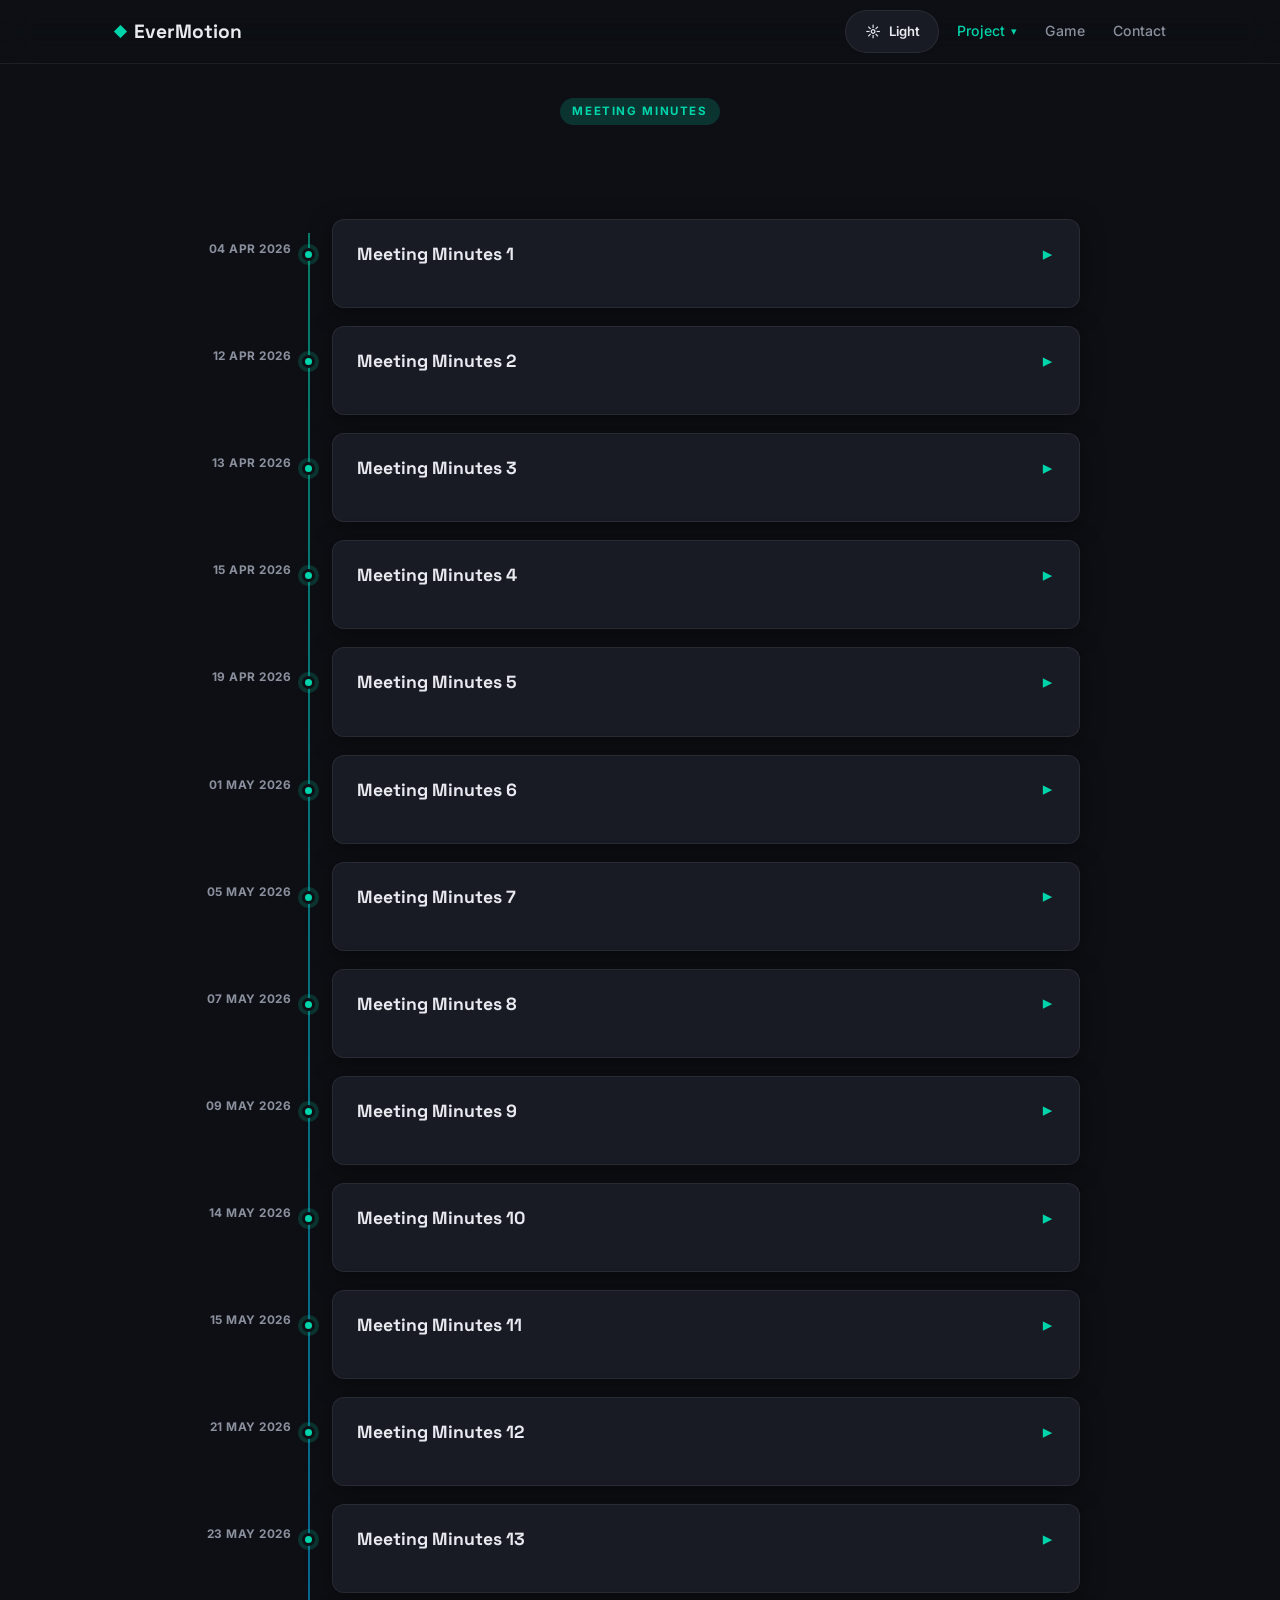
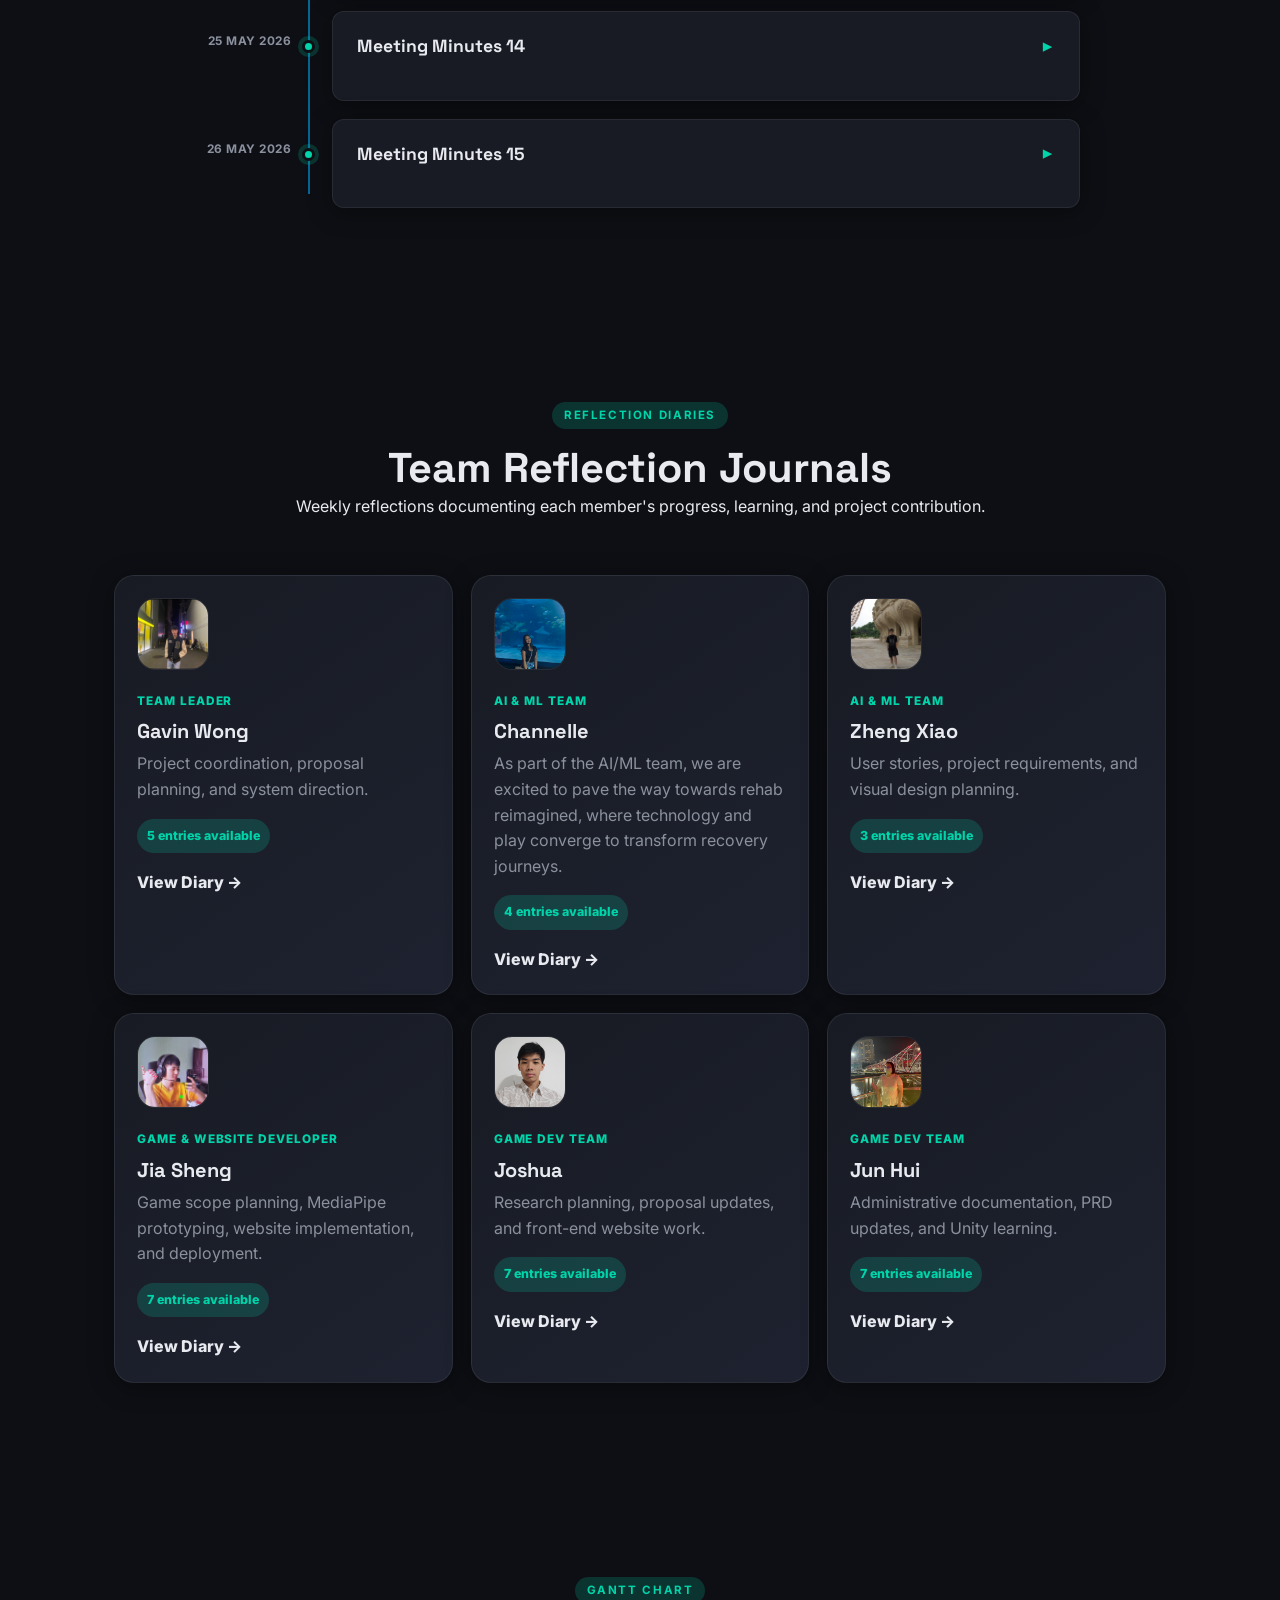
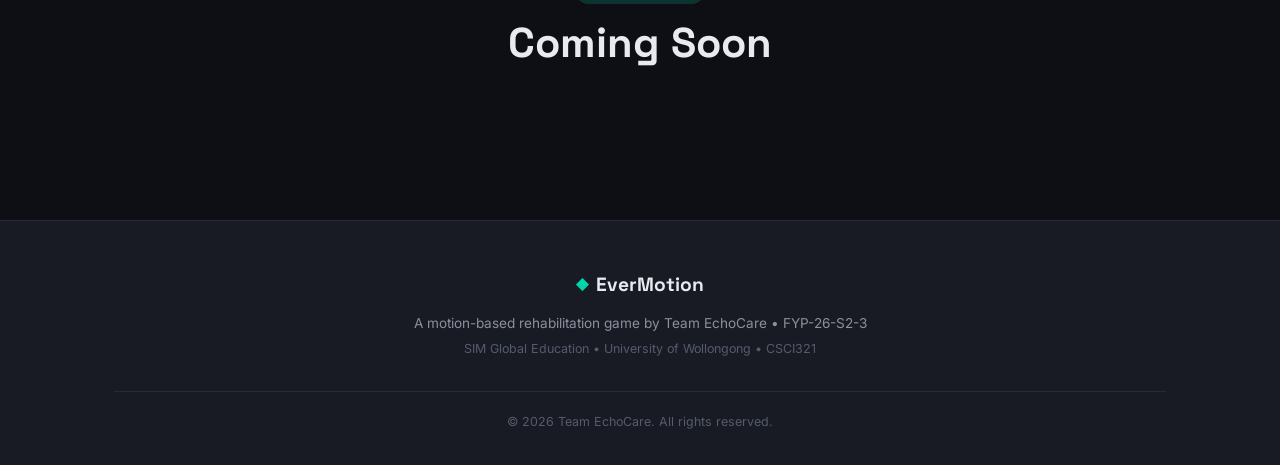
==== FYP-ProjectWebsite/document.html @ c67f68ba "doc: update meeting minutes 15 and team members reflective diaries" ====
<!DOCTYPE html>
<html lang="en">
<head>
  <meta charset="UTF-8" />
  <meta name="viewport" content="width=device-width, initial-scale=1.0" />
  <title>EverMotion – Rehabilitation Through Motion & Play</title>
  <link rel="stylesheet" href="css/styles.css" />
  <link rel="preconnect" href="https://fonts.googleapis.com" />
  <link rel="preconnect" href="https://fonts.gstatic.com" crossorigin />
  <link href="https://fonts.googleapis.com/css2?family=Inter:wght@300;400;500;600;700;800&family=Space+Grotesk:wght@400;500;600;700&display=swap" rel="stylesheet" />
</head>
<body>

  <!-- ===== NAVBAR ===== -->
  <nav class="navbar" id="navbar">
    <div class="nav-container">
      <a href="index.html" class="nav-logo">
        <span class="logo-icon">&#9670;</span>
        EverMotion
      </a>
      <div class="nav-actions">
        <button class="theme-toggle" id="themeToggle" type="button" aria-label="Switch to light theme">
          <span class="theme-toggle-icon" aria-hidden="true">&#9788;</span>
          <span class="theme-toggle-label">Light</span>
        </button>
        <button class="nav-toggle" id="navToggle" aria-label="Toggle navigation">
          <span></span><span></span><span></span>
        </button>
        <ul class="nav-links" id="navLinks">
          <li class="mega-item">
            <button class="mega-trigger" type="button" aria-haspopup="true" aria-expanded="false">
              Project <span class="mega-caret" aria-hidden="true">&#9662;</span>
            </button>
            <div class="mega-menu" role="menu" aria-label="Project navigation">
              <a href="index.html#about" role="menuitem">About</a>
              <a href="index.html#features" role="menuitem">Features</a>
              <a href="index.html#tech" role="menuitem">Tech Stack</a>
              <a href="index.html#progress" role="menuitem">Progress</a>
              <a href="#meetingMin" role="menuitem">Meeting Minutes</a>
              <a href="#reflectDiaries" role="menuitem">Reflection Diaries</a>
              <a href="#gantt" role="menuitem">Gantt Chart</a>
              <a href="index.html#team" role="menuitem">Team</a>
            </div>
          </li>
          <li><a class="nav-link" href="index.html#games">Game</a></li>
          <li><a class="nav-link" href="index.html#contact">Contact</a></li>
        </ul>
      </div>
    </div>
  </nav>
  <!-- ===== Meeting Minutes ===== -->
   <section class="section" id="meetingMin">
    <div class="container">
        <div class="section-header">
            <span class="section-tag">Meeting Minutes</span>
        </div>
        <div class="panel-content" id="meetingMinContent">
            <div class="nav-actions">
            </div>
        <!-- ===== Add meeting mintues content here -->
         <div class="meeting-content">
            <div class="session">
                <h3>Meeting Minutes 1<button class="session-toggle collapsed" data-target="session1-content">▼</button></h3>
                <div class="session-content collapsed" id="session1-content">
                    <b>Date: </b>04 April 2026<br>
                    <b>Attendees: </b>Gavin, Joshua, Channelle, Jia Sheng, Zheng Xiao, Jun Hui<br>
                    <b>Meeting Objectives:</b>
                    <p>1. Introduction of team members</p>
                    <p>2. Assigning of responsibility </p>
                    <p>3. Discuss on the next tasks to do</p>
                    <b>Action Items:</b>
                    <p>1. Do further research about healthcare sectors about the games or machine learning</p>
                    <b>Date and time of next meeting: </b>12 April 2026
            </div>
          </div>
            <div class="session">
                <h3>Meeting Minutes 2<button class="session-toggle collapsed" data-target="session2-content">▼</button></h3>
                <div class="session-content collapsed" id="session2-content">
                    <b>Date: </b>12 April 2026<br>
                    <b>Attendees: </b>Gavin, Channelle, Jia Sheng, Zheng Xiao, Jun Hui, Joshua<br>
              <b>Meeting Objectives: </b>
              <ul>
                <p>Brainstorm mini games for the project</p>
                <p>2. Create of online group channel </p>
                <p>3. Confirmation of the direction after meeting with supervisor </p>
              <b>Agenda: </b>
                <p>1. Decide on the mini-game</p>
                <b>Action Items: </b>
                <p>1. Create Taiga</p>
                <p>2. Submit proposal plan to supervisor by 18/04/2026</p>
                    <b>Date and time of next meeting: </b> 13 April 2026
            </div>
          </div>
            <div class="session">
                <h3>Meeting Minutes 3<button class="session-toggle collapsed" data-target="session3-content">▼</button></h3>
                <div class="session-content collapsed" id="session3-content">
                    <b>Date: </b>13 April 2026<br>
                    <b>Attendees: </b>Gavin, Joshua, Channelle, Jia Sheng, Zheng Xiao, Jun Hui<br>
              <b>Meeting Objectives: </b>
              <ul>
                <p>Brainstorm mini games for the project</p>
              <b>Agenda: </b>
                <p>1. Introduction of team members</p>
                <p>2. Assigning of responsibility </p>
                <p>3. Discuss on the next tasks to do</p>
                <b>Action Items: </b>
                <p>1. Work Allocation - AI & Game </p>
                <p>2. Project Proposal</p>
                <p>3. Project Website</p>
                <b>Date and time of next meeting: </b> 15 April 2026
            </div>
          </div>
            <div class="session">
                <h3>Meeting Minutes 4<button class="session-toggle collapsed" data-target="session4-content">▼</button></h3>
                <div class="session-content collapsed" id="session4-content">
                    <b>Date: </b>15 April 2026<br>
                    <b>Attendees: </b>Gavin, Joshua, Channelle, Jia Sheng, Zheng Xiao, Jun Hui<br>
              <b>Meeting Objectives: </b>
              <ul>
                <p>Settle week3 deliverables</p>
              <b>Agenda: </b>
                <p>1. Discuss about the deliverables to submit for week 3</p>
                <p>2. Begin on the project proposal</p>
                <b>Action Items: </b>
                <p>Project webiste</p>
                <p>2. Project Proposal</p>
                <b>Date and time of next meeting: </b> 19 April 2026
            </div>
          </div>
            <div class="session">
                <h3>Meeting Minutes 5<button class="session-toggle collapsed" data-target="session5-content">▼</button></h3>
                <div class="session-content collapsed" id="session5-content">
                    <b>Date: </b>19 April 2026<br>
                    <b>Attendees: </b>Gavin, Joshua, Jia Sheng, Zheng Xiao, Jun Hui<br>
              <b>Meeting Objectives: </b>
              <ul>
                <p>1. Brainstorm 12 games for the game</p>
                <b>Agenda:</b>
                <p>-NIL-</p>
                <b>Action Items: </b>
                <p>1. Work Allocation - AI & Game </p>
                <p>2. Project Proposal</p>
                <p>3. Project Website</p>
                <b>Date and time of next meeting: </b> 1 May 2026
            </div>
          </div>
            <div class="session">
                <h3>Meeting Minutes 6<button class="session-toggle collapsed" data-target="session6-content">▼</button></h3>
                <div class="session-content collapsed" id="session6-content">
                    <b>Date: </b>1 May 2026<br>
                    <b>Attendees: </b>Gavin, Channelle, Joshua, Jia Sheng, Zheng Xiao, Jun Hui<br>
              <b>Meeting Objectives: </b>
                <p>1. Brief about documentation & game</p>
                <p>2. Project website requirements update, such as add the placeholders for both game trailer and project marketing video</p>
                <b>Agenda: </b>
                <p>1. Documentation</p>
                <p>2. Use PRD template from Moodle</p>
                <b>Action Items: </b>
                <p>1. Project Website</p>
                <p>2. PRD</p>
                <b>Date and time of next meeting: </b> 5 May 2026
            </div>
          </div>
            <div class="session">
                <h3>Meeting Minutes 7<button class="session-toggle collapsed" data-target="session7-content">▼</button></h3>
                <div class="session-content collapsed" id="session7-content">
                    <b>Date: </b>5 May 2026<br>
                    <b>Attendees: </b>Gavin, Channelle, Joshua, Jia Sheng, Jun Hui<br>
              <b>Meeting Objectives: </b>
                <p>1. Create user stories & diagrams</p>
                <b>Agenda: </b>
                <p>1. Finalized user stories</p>
                <p>2. Low-fi wireframe for the game</p>
                <b>Action Items: </b>
                <p>1. Complete user description & diagrams </p>
                <p>2. Update reflective diary format </p>
                <b>Date and time of next meeting: </b> 7 May 2026
            </div>
          </div>    
            <div class="session">
                <h3>Meeting Minutes 8<button class="session-toggle collapsed" data-target="session8-content">▼</button></h3>
                <div class="session-content collapsed" id="session8-content">
                    <b>Date: </b>7 May 2026<br>
                    <b>Attendees: </b>Gavin, Channelle, Jia Sheng, Joshua, Jun Hui<br>
              <b>Meeting Objectives: </b>
                <p>1. Continue on deliverable for 9 May submission</p>
                <b>Agenda: </b>
                <p>1. Discuss on the flow for the game</p>
                <p>2. Work on the user descriptions</p>
                <p>3. Work on remaining deliverable for project requirement</p>
                <b>Action Items: </b>
                <p>1. Work on the project requirement requirements </p>
                <b>Date and time of next meeting: </b> 9 May 2026
            </div>
          </div>
              <div class="session">
                <h3>Meeting Minutes 9<button class="session-toggle collapsed" data-target="session9-content">▼</button></h3>
                <div class="session-content collapsed" id="session9-content">
                    <b>Date: </b>9 May 2026<br>
                    <b>Attendees: </b>Gavin, Channelle, Joshua, Jia Sheng, Jun Hui<br>
              <b>Meeting Objectives: </b>
                <p>1. Finalized PRD for submission</p>
                <b>Agenda: </b>
                <p>1. Refine PRD for submission</p>
                <b>Action Items: </b>
                <p>1. User Requirement Specification (URS) </p>
                <b>Date and time of next meeting: </b> 14 May 2026
            </div>
          </div>    
              <div class="session">
                <h3>Meeting Minutes 10<button class="session-toggle collapsed" data-target="session10-content">▼</button></h3>
                <div class="session-content collapsed" id="session10-content">
                    <b>Date: </b>14 May 2026<br>
                    <b>Attendees: </b>Gavin, Channelle, Joshua, Jia Sheng, Zheng Xiao, Jun Hui<br>
              <b>Meeting Objectives: </b>
                <p>1. Discuss for URS whether is there anything to update</p>
                <b>Agenda: </b>
                <p>1. Added a few more user stories </p>
                <p>2. Discuss and decide on the first few games to present for mid presentation</p>
                <b>Action Items: </b>
                <p>1. Familiarize with Unity </p>
                <p>2. Construct overall structure for TDM & User Manual  </p>
                <b>Date and time of next meeting: </b> 15 May 2026
            </div>
          </div>     
            <div class="session">
                <h3>Meeting Minutes 11<button class="session-toggle collapsed" data-target="session11-content">▼</button></h3>
                <div class="session-content collapsed" id="session11-content">
                    <b>Date: </b>15 May 2026<br>
                    <b>Attendees: </b>Gavin, Channelle, Joshua, Jia Sheng, Zheng Xiao, Jun Hui<br>
              <b>Meeting Objectives: </b>
                <p>Do user requirement specification (URS)</p>
                <b>Agenda: </b>
                <p>1. Learn Unity</p>
                <p>2. Set up Unity cloud</p>
                <p>3. Update URS document</p>                
                <b>Action Items: </b>
                <p>-NIL- </p>
                <b>Date and time of next meeting: </b> 21 May 2026
            </div>
          </div> 
              <div class="session">
                <h3>Meeting Minutes 12<button class="session-toggle collapsed" data-target="session12-content">▼</button></h3>
                <div class="session-content collapsed" id="session12-content">
                    <b>Date: </b>21 May 2026<br>
                    <b>Attendees: </b>Gavin, Channelle, Joshua, Jia Sheng, Zheng Xiao, Jun Hui<br>
              <b>Meeting Objectives: </b>
                <p>Do diagrams for TDM</p>
                <b>Agenda: </b>
                <p>Do our games and discuss if faced any issues</p>
                <b>Action Items: </b>
                <p>1. Diagrams for TDM </p>
                <p>2. 6 games</p>
                <b>Date and time of next meeting: </b> 23 May 2026
            </div>
          </div> 
              <div class="session">
                <h3>Meeting Minutes 13<button class="session-toggle collapsed" data-target="session13-content">▼</button></h3>
                <div class="session-content collapsed" id="session13-content">
                    <b>Date: </b>23 May 2026<br>
                    <b>Attendees: </b>Gavin, Joshua, Jia Sheng, Jun Hui<br>
              <b>Meeting Objectives: </b>
                <p>Do diagrams for our user stories</p>
                <b>Agenda: </b>
                <p>1. Did a few sequence diagrams for our user stories</p>
                <p>2. Troubleshoot unity bugs for version control</p>
                <b>Action Items: </b>
                <p>1. Diagrams for TDM </p>
                <b>Date and time of next meeting: </b> 25 May 2026
            </div>
          </div>
              <div class="session">
                <h3>Meeting Minutes 14<button class="session-toggle collapsed" data-target="session14-content">&#9660;</button></h3>
                <div class="session-content collapsed" id="session14-content">
                    <b>Date: </b>25 May 2026<br>
                    <b>Attendees: </b>Gavin, Joshua, Jia Sheng, Jun Hui<br>
              <b>Meeting Objectives: </b>
                <p>1. Do diagrams for our user stories</p>
                <b>Agenda: </b>
                <p>1. Did sequence diagrams for user stories</p>
                <p>2. Did some sequence diagrams individually and discuss to check whether the flow is correct</p>
                <b>Action Items: </b>
                <p>1. Diagrams for TDM (User stories 22-24, 27-36)</p>
                <b>Date and time of next meeting: </b> 26 May 2026
                </div>
              </div>
              <div class="session">
                <h3>Meeting Minutes 15<button class="session-toggle collapsed" data-target="session15-content">&#9660;</button></h3>
                <div class="session-content collapsed" id="session15-content">
                    <b>Date: </b>26 May 2026<br>
                    <b>Attendees: </b>Gavin, Jia Sheng, Joshua, Zheng Xiao, Jun Hui<br>
              <b>Meeting Objectives: </b>
                <p>1. Do 5 games and discuss if required</p>
                <p>2. Do the diagrams for TDM</p>
                <b>Agenda: </b>
                <p>1. Review sequence diagrams done individually</p>
                <p>2. Import background &amp; UI into Unity</p>
                <p>3. Did activity diagrams</p>
                <b>Action Items: </b>
                <p>1. TDM - Overall system</p>
                <p>2. Submit URS &amp; TDM</p>
                <b>Date and time of next meeting: </b> 7 June 2026
                </div>
              </div>
    </section>
    <!-- Reflective Diaries -->
   <section class="section" id="reflectDiaries">
    <div class="container">
        <div class="section-header">
            <span class ="section-tag">Reflection Diaries</span>
            <h2>Team Reflection Journals</h2>
            <p>Weekly reflections documenting each member's progress, learning, and project contribution.</p>
        </div>
        <div class="diary-directory-grid">
            <article class="diary-directory-card">
                <img src="assets/team/Gavin.jpg" alt="Gavin Wong" class="diary-directory-photo">
                <div>
                    <span class="diary-directory-role">Team Leader</span>
                    <h3>Gavin Wong</h3>
                    <p>Project coordination, proposal planning, and system direction.</p>
                </div>
                <span class="diary-entry-count">5 entries available</span>
                <a href="diary/GavinDiary.html" class="diary-directory-link">View Diary &rarr;</a>
            </article>

            <article class="diary-directory-card">
                <img src="assets/team/Channelle.jpg" alt="Casis Channelle Alexis Alejandro" class="diary-directory-photo">
                <div>
                    <span class="diary-directory-role">AI &amp; ML Team</span>
                    <h3>Channelle</h3>
                    <p>As part of the AI/ML team, we are excited to pave the way towards rehab reimagined, where technology and play converge to transform recovery journeys.</p>
                </div>
                <span class="diary-entry-count">4 entries available</span>
                <a href="diary/ccDiary.html" class="diary-directory-link">View Diary &rarr;</a>
            </article>

            <article class="diary-directory-card">
                <img src="assets/team/ZhengXiao.jpg" alt="Li Zheng Xiao" class="diary-directory-photo">
                <div>
                    <span class="diary-directory-role">AI &amp; ML Team</span>
                    <h3>Zheng Xiao</h3>
                    <p>User stories, project requirements, and visual design planning.</p>
                </div>
                <span class="diary-entry-count">3 entries available</span>
                <a href="diary/ZXDiary.html" class="diary-directory-link">View Diary &rarr;</a>
            </article>

            <article class="diary-directory-card">
                <img src="assets/team/Jason.jpg" alt="Jia Sheng" class="diary-directory-photo">
                <div>
                    <span class="diary-directory-role">Game &amp; Website Developer</span>
                    <h3>Jia Sheng</h3>
                    <p>Game scope planning, MediaPipe prototyping, website implementation, and deployment.</p>
                </div>
                <span class="diary-entry-count">7 entries available</span>
                <a href="diary/jsDiary.html" class="diary-directory-link">View Diary &rarr;</a>
            </article>

            <article class="diary-directory-card">
                <img src="assets/team/Joshua.png" alt="Joshua Juan Budiman" class="diary-directory-photo">
                <div>
                    <span class="diary-directory-role">Game Dev Team</span>
                    <h3>Joshua</h3>
                    <p>Research planning, proposal updates, and front-end website work.</p>
                </div>
                <span class="diary-entry-count">7 entries available</span>
                <a href="diary/joshuaDiary.html" class="diary-directory-link">View Diary &rarr;</a>
            </article>

            <article class="diary-directory-card">
                <img src="assets/team/JunHui.jpg" alt="Jun Hui" class="diary-directory-photo">
                <div>
                    <span class="diary-directory-role">Game Dev Team</span>
                    <h3>Jun Hui</h3>
                    <p>Administrative documentation, PRD updates, and Unity learning.</p>
                </div>
                <span class="diary-entry-count">7 entries available</span>
                <a href="diary/JHDiary.html" class="diary-directory-link">View Diary &rarr;</a>
            </article>
        </div>
    </div>
   </section>
       <!-- Gantt Chart -->
   <section class="section" id="gantt">
    <div class="container">
        <div class="section-header">
            <span class ="section-tag">Gantt Chart</span>
        <h2>Coming Soon</h2>    
        </div>
   </section>
  <!-- ===== FOOTER ===== -->
  <footer class="footer">
    <div class="container">
      <div class="footer-top">
        <div class="footer-brand">
          <span class="logo-icon">&#9670;</span>
          <span>EverMotion</span>
        </div>
        <p>A motion-based rehabilitation game by Team EchoCare &bull; FYP-26-S2-3</p>
        <p class="footer-school">SIM Global Education &bull; University of Wollongong &bull; CSCI321</p>
      </div>
      <div class="footer-bottom">
        <p>&copy; 2026 Team EchoCare. All rights reserved.</p>
      </div>
    </div>
  </footer>
  <script src="js/main.js"></script>
</body>
</html>
---- FYP-ProjectWebsite/css/styles.css ----
/* ============================================================
   EverMotion Project Website – Styles
   ============================================================ */

/* ---------- Reset & Base ---------- */
*, *::before, *::after { box-sizing: border-box; margin: 0; padding: 0; }

:root {
  --bg:        #0d0f14;
  --bg-alt:    #111318;
  --surface:   #181b23;
  --surface2:  #1e2230;
  --border:    #ffffff12;
  --accent:    #00d4aa;
  --accent2:   #0af;
  --accent-dim:#00d4aa30;
  --text:      #e8eaf0;
  --text-muted:#8b909e;
  --text-dim:  #555b6d;
  --radius:    12px;
  --radius-lg: 20px;
  --shadow:    0 4px 24px #00000060;
  --nav-h:     64px;
  --transition: 0.25s ease;
  --nav-bg:    #0d0f14cc;
  --nav-bg-scrolled: #0d0f14f0;
  --hero-orb-3: #a855f7;
  --problem:   #ff6b6b;
  --optional:  #a855f7;
  --optional-dim: #a855f720;
  --optional-border: #a855f744;
  --leader:    #ffd166;
  --scrollbar-track: var(--surface2);
}

body[data-theme="light"] {
  --bg:        #f4f7fb;
  --bg-alt:    #eaf0f7;
  --surface:   #ffffff;
  --surface2:  #dfe7f2;
  --border:    #18314f1a;
  --accent:    #008e73;
  --accent2:   #1b74d1;
  --accent-dim:#008e7318;
  --text:      #132033;
  --text-muted:#4d617a;
  --text-dim:  #72839a;
  --shadow:    0 10px 30px rgba(22, 35, 56, 0.12);
  --nav-bg:    rgba(244, 247, 251, 0.88);
  --nav-bg-scrolled: rgba(244, 247, 251, 0.96);
  --hero-orb-3: #8b5cf6;
  --problem:   #dc4c64;
  --optional:  #7c3aed;
  --optional-dim: #7c3aed14;
  --optional-border: #7c3aed33;
  --leader:    #b7791f;
  --scrollbar-track: #ccd8e7;
}

html { scroll-behavior: smooth; }

body {
  font-family: 'Inter', sans-serif;
  background: var(--bg);
  color: var(--text);
  line-height: 1.65;
  overflow-x: hidden;
}

h1,h2,h3,h4,h5 {
  font-family: 'Space Grotesk', sans-serif;
  line-height: 1.2;
}

a { color: var(--accent); text-decoration: none; transition: opacity var(--transition); }
a:hover { opacity: 0.8; }

ul { list-style: none; }

img { display: block; max-width: 100%; }

.accent { color: var(--accent); }

/* ---------- Layout ---------- */
.container {
  max-width: 1100px;
  margin: 0 auto;
  padding: 0 24px;
}

.section {
  padding: 96px 0;
}

.section-alt {
  background: var(--bg-alt);
}

/* ---------- Section Header ---------- */
.section-header {
  text-align: center;
  margin-bottom: 56px;
  position: relative;
}

.section-header.left-align {
  text-align: left;
}

.section-tag {
  display: inline-block;
  font-size: 0.72rem;
  font-weight: 700;
  letter-spacing: 0.14em;
  text-transform: uppercase;
  color: var(--accent);
  background: var(--accent-dim);
  border: 1px solid var(--accent)44;
  padding: 4px 12px;
  border-radius: 100px;
  margin-bottom: 14px;
}

.section-header h2 {
  font-size: clamp(1.8rem, 3.5vw, 2.6rem);
  font-weight: 700;
  color: var(--text);
}

.section-sub {
  margin-top: 8px;
  color: var(--text-muted);
  font-size: 0.92rem;
}

/* ---------- Buttons ---------- */
.btn {
  display: inline-flex;
  align-items: center;
  gap: 8px;
  padding: 12px 28px;
  border-radius: 8px;
  font-size: 0.92rem;
  font-weight: 600;
  cursor: pointer;
  transition: all var(--transition);
  border: none;
}

.btn-primary {
  background: var(--accent);
  color: #0d0f14;
}
.btn-primary:hover { background: #00f5c4; opacity: 1; transform: translateY(-1px); }

.btn-ghost {
  background: transparent;
  color: var(--text);
  border: 1px solid var(--border);
}
.btn-ghost:hover { border-color: var(--accent); color: var(--accent); opacity: 1; }

/* ============================================================
   NAVBAR
   ============================================================ */
.navbar {
  position: fixed;
  top: 0; left: 0; right: 0;
  z-index: 100;
  height: var(--nav-h);
  background: var(--nav-bg);
  backdrop-filter: blur(16px);
  border-bottom: 1px solid var(--border);
  transition: background var(--transition);
}

.navbar.scrolled {
  background: var(--nav-bg-scrolled);
}

.nav-container {
  max-width: 1100px;
  margin: 0 auto;
  padding: 0 24px;
  height: 100%;
  display: flex;
  align-items: center;
  justify-content: space-between;
}

.nav-actions {
  display: flex;
  align-items: center;
  gap: 18px;
}

.nav-logo {
  font-family: 'Space Grotesk', sans-serif;
  font-size: 1.2rem;
  font-weight: 700;
  color: var(--text);
  display: flex;
  align-items: center;
  gap: 8px;
}
.nav-logo:hover { opacity: 1; }

.logo-icon {
  color: var(--accent);
  font-size: 1rem;
}

.nav-links {
  display: flex;
  align-items: center;
  gap: 28px;
}

.nav-links > li {
  position: relative;
}

.nav-link,
.mega-trigger {
  display: inline-flex;
  align-items: center;
  gap: 6px;
  padding: 8px 0;
  color: var(--text-muted);
  font-size: 0.88rem;
  font-weight: 500;
  line-height: 1;
  transition: color var(--transition);
}

.mega-trigger {
  border: 0;
  background: transparent;
  font-family: inherit;
  cursor: pointer;
}

.nav-link:hover,
.nav-link.active,
.mega-trigger:hover,
.mega-trigger.active {
  color: var(--accent);
  opacity: 1;
}

.mega-caret {
  font-size: 0.68rem;
  line-height: 1;
  transition: transform var(--transition);
}

.mega-item::after {
  content: "";
  position: absolute;
  top: 100%;
  left: -18px;
  right: -18px;
  height: 16px;
}

.mega-menu {
  position: absolute;
  top: calc(100% + 12px);
  right: 0;
  z-index: 120;
  display: grid;
  grid-template-columns: repeat(2, minmax(0, 1fr));
  gap: 8px;
  width: min(420px, calc(100vw - 48px));
  padding: 14px;
  border: 1px solid var(--border);
  border-radius: 8px;
  background: var(--surface);
  box-shadow: var(--shadow);
  opacity: 0;
  visibility: hidden;
  pointer-events: none;
  transform: translateY(8px);
  transition: opacity var(--transition), transform var(--transition), visibility var(--transition);
}

.mega-menu a {
  display: flex;
  align-items: center;
  min-height: 40px;
  padding: 10px 12px;
  border-radius: 8px;
  color: var(--text-muted);
  font-size: 0.86rem;
  font-weight: 600;
  transition: color var(--transition), background var(--transition);
}

.mega-menu a:hover,
.mega-menu a.active {
  color: var(--accent);
  background: var(--accent-dim);
  opacity: 1;
}

.mega-item:hover .mega-menu,
.mega-item:focus-within .mega-menu {
  opacity: 1;
  visibility: visible;
  pointer-events: auto;
  transform: translateY(0);
}

.mega-item:hover .mega-caret,
.mega-item:focus-within .mega-caret {
  transform: rotate(180deg);
}

.theme-toggle {
  display: inline-flex;
  align-items: center;
  gap: 8px;
  min-width: 94px;
  justify-content: center;
  padding: 10px 14px;
  border-radius: 999px;
  border: 1px solid var(--border);
  background: var(--surface);
  color: var(--text);
  font: inherit;
  font-size: 0.82rem;
  font-weight: 600;
  cursor: pointer;
  transition: all var(--transition);
}

.theme-toggle:hover {
  border-color: var(--accent)44;
  color: var(--accent);
}

.theme-toggle-icon {
  font-size: 0.95rem;
  line-height: 1;
}

.nav-toggle {
  display: none;
  flex-direction: column;
  gap: 5px;
  background: none;
  border: none;
  cursor: pointer;
  padding: 4px;
}
.nav-toggle span {
  display: block;
  width: 22px;
  height: 2px;
  background: var(--text);
  border-radius: 2px;
  transition: all var(--transition);
}

/* ============================================================
   HERO
   ============================================================ */
.hero {
  position: relative;
  min-height: 100vh;
  display: flex;
  flex-direction: column;
  align-items: center;
  justify-content: center;
  text-align: center;
  overflow: hidden;
  padding: calc(var(--nav-h) + 40px) 24px 80px;
}

.hero-bg {
  position: absolute;
  inset: 0;
  pointer-events: none;
}

.hero-orb {
  position: absolute;
  border-radius: 50%;
  filter: blur(80px);
  opacity: 0.18;
}

.orb-1 {
  width: 600px; height: 600px;
  background: var(--accent);
  top: -150px; left: -200px;
}
.orb-2 {
  width: 400px; height: 400px;
  background: var(--accent2);
  bottom: -100px; right: -100px;
}
.orb-3 {
  width: 300px; height: 300px;
  background: var(--hero-orb-3);
  top: 40%; right: 20%;
  opacity: 0.1;
}

.grid-overlay {
  position: absolute;
  inset: 0;
  background-image:
    linear-gradient(var(--border) 1px, transparent 1px),
    linear-gradient(90deg, var(--border) 1px, transparent 1px);
  background-size: 60px 60px;
  mask-image: radial-gradient(ellipse 80% 60% at 50% 50%, black 40%, transparent 100%);
}

.hero-content {
  position: relative;
  z-index: 1;
  max-width: 720px;
}

.hero-badge {
  display: inline-block;
  font-size: 0.75rem;
  font-weight: 600;
  letter-spacing: 0.08em;
  color: var(--text-muted);
  border: 1px solid var(--border);
  border-radius: 100px;
  padding: 6px 16px;
  margin-bottom: 24px;
  background: var(--surface);
}

.hero-title {
  font-size: clamp(3.5rem, 10vw, 7rem);
  font-weight: 800;
  letter-spacing: -0.03em;
  color: var(--text);
  margin-bottom: 16px;
  line-height: 1;
}

.hero-slogan {
  font-size: clamp(1rem, 2.5vw, 1.3rem);
  color: var(--accent);
  font-weight: 500;
  margin-bottom: 20px;
}

.hero-desc {
  font-size: 1rem;
  color: var(--text-muted);
  max-width: 560px;
  margin: 0 auto 36px;
}

.hero-cta {
  display: flex;
  gap: 16px;
  justify-content: center;
  flex-wrap: wrap;
}

.hero-scroll-hint {
  position: absolute;
  bottom: 32px;
  left: 50%;
  transform: translateX(-50%);
  display: flex;
  flex-direction: column;
  align-items: center;
  gap: 8px;
  color: var(--text-dim);
  font-size: 0.75rem;
  letter-spacing: 0.08em;
  text-transform: uppercase;
  z-index: 1;
}

.scroll-arrow {
  width: 1px;
  height: 40px;
  background: linear-gradient(to bottom, var(--accent), transparent);
  animation: scrollPulse 1.8s ease-in-out infinite;
}

@keyframes scrollPulse {
  0%, 100% { opacity: 0.3; transform: scaleY(0.8); }
  50% { opacity: 1; transform: scaleY(1); }
}

/* ============================================================
   ABOUT
   ============================================================ */
.about-grid {
  display: grid;
  grid-template-columns: 1fr 1fr;
  gap: 24px;
  margin-bottom: 56px;
}

.about-card {
  background: var(--surface);
  border: 1px solid var(--border);
  border-radius: var(--radius-lg);
  padding: 32px;
  transition: border-color var(--transition);
}
.about-card:hover { border-color: var(--accent)44; }

.about-card-icon {
  font-size: 2rem;
  margin-bottom: 16px;
}

.problem .about-card-icon { color: var(--problem); }
.solution .about-card-icon { color: var(--accent); }

.about-card h3 {
  font-size: 1.2rem;
  margin-bottom: 12px;
  color: var(--text);
}

.about-card p {
  color: var(--text-muted);
  font-size: 0.95rem;
}

.why-matters, .target-users {
  margin-bottom: 48px;
}

.why-matters h3, .target-users h3 {
  font-size: 1.1rem;
  margin-bottom: 20px;
  color: var(--text-muted);
  font-weight: 500;
}

.impact-pills {
  display: flex;
  flex-wrap: wrap;
  gap: 12px;
}

.pill {
  display: flex;
  align-items: center;
  gap: 8px;
  padding: 10px 18px;
  background: var(--surface);
  border: 1px solid var(--border);
  border-radius: 100px;
  font-size: 0.88rem;
  color: var(--text-muted);
  transition: all var(--transition);
}
.pill:hover { border-color: var(--accent)44; color: var(--text); }
.pill-icon { font-size: 1rem; }

.user-cards {
  display: grid;
  grid-template-columns: repeat(4, 1fr);
  gap: 16px;
}

.user-card {
  background: var(--surface);
  border: 1px solid var(--border);
  border-radius: var(--radius);
  padding: 24px 16px;
  text-align: center;
  transition: all var(--transition);
}
.user-card:hover { border-color: var(--accent)44; transform: translateY(-2px); }

.user-icon { font-size: 2rem; margin-bottom: 10px; }
.user-card p { font-size: 0.85rem; color: var(--text-muted); }

/* ============================================================
   FEATURES
   ============================================================ */
.features-grid {
  display: grid;
  grid-template-columns: repeat(4, 1fr);
  gap: 20px;
  margin-bottom: 64px;
}

.feature-card {
  background: var(--surface);
  border: 1px solid var(--border);
  border-radius: var(--radius-lg);
  padding: 28px 24px;
  transition: all var(--transition);
}
.feature-card:hover { border-color: var(--accent)55; transform: translateY(-3px); box-shadow: var(--shadow); }

.feature-icon {
  font-size: 2rem;
  margin-bottom: 14px;
}

.feature-card h3 {
  font-size: 1rem;
  margin-bottom: 10px;
  color: var(--text);
}

.feature-card p { font-size: 0.88rem; color: var(--text-muted); }

.mini-games h3 {
  font-size: 1.4rem;
  margin-bottom: 24px;
  color: var(--text);
}

.games-grid {
  display: grid;
  grid-template-columns: repeat(4, 1fr);
  gap: 20px;
}

.game-card {
  background: var(--surface);
  border: 1px solid var(--border);
  border-radius: var(--radius-lg);
  padding: 28px 24px;
  position: relative;
  overflow: hidden;
  transition: all var(--transition);
}
.game-card:hover { transform: translateY(-3px); box-shadow: var(--shadow); }

.game-card.done { border-color: var(--accent)44; }
.game-card.wip { border-color: #ffffff18; }
.game-card.optional { border-color: var(--optional-border); }

.game-card.done::before {
  content: '';
  position: absolute;
  top: 0; left: 0; right: 0;
  height: 2px;
  background: var(--accent);
}
.game-card.optional::before {
  content: '';
  position: absolute;
  top: 0; left: 0; right: 0;
  height: 2px;
  background: var(--optional);
}

.game-status {
  font-size: 0.7rem;
  font-weight: 700;
  letter-spacing: 0.1em;
  text-transform: uppercase;
  padding: 3px 10px;
  border-radius: 100px;
  display: inline-block;
  margin-bottom: 16px;
}

.done .game-status { background: var(--accent-dim); color: var(--accent); border: 1px solid var(--accent)44; }
.wip .game-status { background: #ffffff10; color: var(--text-dim); border: 1px solid var(--border); }
.optional .game-status { background: var(--optional-dim); color: var(--optional); border: 1px solid var(--optional-border); }

.game-number {
  font-size: 2.5rem;
  font-weight: 800;
  color: var(--border);
  margin-bottom: 8px;
  font-family: 'Space Grotesk', sans-serif;
}

.game-card h4 { font-size: 1.05rem; margin-bottom: 6px; color: var(--text); }
.game-focus { font-size: 0.78rem; color: var(--accent); font-weight: 600; margin-bottom: 10px; text-transform: uppercase; letter-spacing: 0.06em; }
.game-card p:last-child { font-size: 0.86rem; color: var(--text-muted); }

/* ============================================================
   TECH STACK
   ============================================================ */
.tech-grid {
  display: grid;
  grid-template-columns: repeat(4, 1fr);
  gap: 20px;
  margin-bottom: 64px;
}

.tech-card {
  background: var(--surface);
  border: 1px solid var(--border);
  border-radius: var(--radius-lg);
  padding: 24px;
  transition: all var(--transition);
}
.tech-card:hover { border-color: var(--accent)44; transform: translateY(-2px); }

.tech-badge {
  font-size: 0.68rem;
  font-weight: 700;
  letter-spacing: 0.1em;
  text-transform: uppercase;
  color: var(--accent);
  margin-bottom: 8px;
}

.tech-name {
  font-size: 1.3rem;
  font-weight: 700;
  font-family: 'Space Grotesk', sans-serif;
  color: var(--text);
  margin-bottom: 10px;
}

.tech-card p { font-size: 0.85rem; color: var(--text-muted); }

/* Architecture Diagram */
.arch-diagram {
  background: var(--surface);
  border: 1px solid var(--border);
  border-radius: var(--radius-lg);
  padding: 36px;
}

.arch-diagram h3 {
  font-size: 1rem;
  color: var(--text-muted);
  font-weight: 500;
  margin-bottom: 28px;
  text-align: center;
}

.arch-flow {
  display: flex;
  align-items: center;
  justify-content: center;
  gap: 16px;
  flex-wrap: wrap;
}

.arch-node {
  background: var(--surface2);
  border: 1px solid var(--border);
  border-radius: var(--radius);
  padding: 16px 20px;
  text-align: center;
  min-width: 110px;
  transition: border-color var(--transition);
}
.arch-node.highlight { border-color: var(--accent)66; }

.arch-node-icon { font-size: 1.8rem; margin-bottom: 6px; }
.arch-node-label { font-size: 0.8rem; font-weight: 600; color: var(--text); line-height: 1.3; }
.arch-node-label small { color: var(--text-muted); font-weight: 400; }

.arch-arrow {
  color: var(--accent);
  font-size: 1.2rem;
  text-align: center;
  font-size: 0.85rem;
  color: var(--text-muted);
}

/* ============================================================
   PROGRESS
   ============================================================ */
.progress-stage {
  background: var(--surface);
  border: 1px solid var(--border);
  border-radius: var(--radius-lg);
  padding: 36px;
  margin-bottom: 48px;
}

.stage-label {
  font-size: 0.78rem;
  font-weight: 700;
  letter-spacing: 0.1em;
  text-transform: uppercase;
  color: var(--text-muted);
  margin-bottom: 8px;
}

.stage-value {
  font-size: 1.4rem;
  font-weight: 700;
  font-family: 'Space Grotesk', sans-serif;
  color: var(--accent);
  margin-bottom: 20px;
}

.stage-bar-wrap {
  height: 8px;
  background: var(--surface2);
  border-radius: 100px;
  overflow: hidden;
  margin-bottom: 16px;
}

.stage-bar {
  height: 100%;
  width: var(--pct);
  background: linear-gradient(90deg, var(--accent), var(--accent2));
  border-radius: 100px;
  animation: barGrow 1.2s ease-out forwards;
  transform-origin: left;
}

@keyframes barGrow {
  from { width: 0; }
  to { width: var(--pct); }
}

.stage-markers {
  display: flex;
  justify-content: space-between;
}

.marker {
  font-size: 0.72rem;
  color: var(--text-dim);
  font-weight: 500;
}
.marker.active { color: var(--accent); }

.progress-columns {
  display: grid;
  grid-template-columns: 1fr 1fr 1fr;
  gap: 24px;
}

.progress-col {
  background: var(--surface);
  border: 1px solid var(--border);
  border-radius: var(--radius-lg);
  padding: 28px;
}

.progress-col-header {
  display: flex;
  align-items: center;
  gap: 10px;
  font-size: 0.85rem;
  font-weight: 700;
  margin-bottom: 20px;
  text-transform: uppercase;
  letter-spacing: 0.06em;
}

.col-dot {
  width: 8px;
  height: 8px;
  border-radius: 50%;
  flex-shrink: 0;
}

.done-header { color: var(--accent); }
.done-dot { background: var(--accent); }

.wip-header { color: var(--accent2); }
.wip-dot { background: var(--accent2); }

.next-header { color: var(--optional); }
.next-dot { background: var(--optional); }

.progress-list li {
  font-size: 0.88rem;
  color: var(--text-muted);
  padding: 8px 0;
  border-bottom: 1px solid var(--border);
  position: relative;
  padding-left: 16px;
}
.progress-list li::before {
  content: '';
  position: absolute;
  left: 0;
  top: 50%;
  transform: translateY(-50%);
  width: 4px;
  height: 4px;
  border-radius: 50%;
  background: var(--text-dim);
}
.progress-list li:last-child { border-bottom: none; }

.done-header ~ .progress-list li::before { background: var(--accent); }

.placeholder-item {
  color: var(--text-dim) !important;
  font-style: italic;
}

/* ============================================================
   TEAM
   ============================================================ */
.team-groups {
  display: flex;
  flex-direction: column;
  gap: 48px;
  margin-bottom: 48px;
}

.team-group-label {
  font-size: 0.75rem;
  font-weight: 700;
  letter-spacing: 0.12em;
  text-transform: uppercase;
  padding: 5px 14px;
  border-radius: 100px;
  display: inline-block;
  margin-bottom: 20px;
}

.ai-label {
  background: var(--accent-dim);
  color: var(--accent);
  border: 1px solid var(--accent)44;
}

.game-label {
  background: var(--optional-dim);
  color: var(--optional);
  border: 1px solid var(--optional-border);
}

.team-cards {
  display: grid;
  grid-template-columns: repeat(3, 1fr);
  gap: 20px;
}

.team-card {
  background: var(--surface);
  border: 1px solid var(--border);
  border-radius: var(--radius-lg);
  padding: 28px;
  display: flex;
  gap: 20px;
  align-items: flex-start;
  transition: all var(--transition);
}
.team-card:hover { border-color: var(--accent)44; transform: translateY(-2px); }

.member-photo-wrap {
  flex-shrink: 0;
}

.member-photo-placeholder {
  width: 80px;
  height: 80px;
  border-radius: 50%;
  background: linear-gradient(135deg, var(--accent)44, var(--accent2)44);
  border: 2px solid var(--accent)44;
  display: flex;
  align-items: center;
  justify-content: center;
  font-size: 1rem;
  font-weight: 700;
  color: var(--accent);
  font-family: 'Space Grotesk', sans-serif;
}

.member-photo {
  width: 80px;
  height: 80px;
  border-radius: 50%;
  object-fit: cover;
  border: 2px solid var(--accent)44;
}

.member-info h4 {
  font-size: 0.95rem;
  font-weight: 600;
  color: var(--text);
  margin-bottom: 6px;
}

.member-role {
  font-size: 0.75rem;
  color: var(--accent);
  font-weight: 600;
  display: block;
  margin-bottom: 8px;
}

.leader-role { color: var(--leader); }

.member-bio {
  font-size: 0.82rem;
  color: var(--text-muted);
}

.member-bio-placeholder {
  color: var(--text-dim);
  font-style: italic;
}

.supervisor-row {
  display: flex;
  gap: 20px;
  justify-content: center;
}

.supervisor-card {
  background: var(--surface);
  border: 1px solid var(--border);
  border-radius: var(--radius);
  padding: 16px 28px;
  display: flex;
  align-items: center;
  gap: 12px;
}

.supervisor-label {
  font-size: 0.72rem;
  font-weight: 700;
  text-transform: uppercase;
  letter-spacing: 0.1em;
  color: var(--text-muted);
  border-right: 1px solid var(--border);
  padding-right: 12px;
}

.supervisor-name {
  font-size: 0.92rem;
  font-weight: 600;
  color: var(--text);
}

/* ============================================================
   MEDIA
   ============================================================ */
.media-grid {
  display: grid;
  grid-template-columns: repeat(4, 1fr);
  gap: 20px;
}

.media-placeholder {
  background: var(--surface);
  border: 1px dashed var(--border);
  border-radius: var(--radius-lg);
  padding: 48px 24px;
  text-align: center;
  transition: border-color var(--transition);
}
.media-placeholder:hover { border-color: var(--accent)44; }

.media-placeholder-icon { font-size: 2.4rem; margin-bottom: 12px; }

.media-placeholder p {
  font-size: 0.9rem;
  font-weight: 600;
  color: var(--text-muted);
  margin-bottom: 6px;
}

.media-placeholder span {
  font-size: 0.75rem;
  color: var(--text-dim);
  text-transform: uppercase;
  letter-spacing: 0.08em;
}

/* ============================================================
   FUTURE & IMPACT (two-col)
   ============================================================ */
.two-col-layout {
  display: grid;
  grid-template-columns: 1fr 1fr;
  gap: 64px;
  align-items: start;
}

/* Roadmap */
.roadmap-list {
  display: flex;
  flex-direction: column;
  gap: 0;
  border-left: 2px solid var(--border);
  padding-left: 24px;
  margin-left: 8px;
}

.roadmap-list li {
  display: flex;
  gap: 16px;
  align-items: flex-start;
  padding-bottom: 28px;
  position: relative;
}

.roadmap-dot {
  position: absolute;
  left: -31px;
  top: 6px;
  width: 10px;
  height: 10px;
  border-radius: 50%;
  background: var(--accent);
  border: 2px solid var(--bg);
  flex-shrink: 0;
}

.roadmap-list li div strong {
  display: block;
  font-size: 0.95rem;
  color: var(--text);
  margin-bottom: 4px;
}

.roadmap-list li div p {
  font-size: 0.85rem;
  color: var(--text-muted);
}

/* Impact */
.impact-blocks {
  display: flex;
  flex-direction: column;
  gap: 20px;
}

.impact-block {
  display: flex;
  gap: 20px;
  align-items: flex-start;
  background: var(--surface);
  border: 1px solid var(--border);
  border-radius: var(--radius);
  padding: 20px;
  transition: border-color var(--transition);
}
.impact-block:hover { border-color: var(--accent)44; }

.impact-num {
  font-size: 1.4rem;
  font-weight: 800;
  color: var(--accent);
  font-family: 'Space Grotesk', sans-serif;
  min-width: 36px;
  opacity: 0.6;
}

.impact-block strong {
  display: block;
  font-size: 0.95rem;
  color: var(--text);
  margin-bottom: 4px;
}

.impact-block p {
  font-size: 0.85rem;
  color: var(--text-muted);
}

/* ============================================================
   CONTACT
   ============================================================ */
.contact-grid {
  display: grid;
  grid-template-columns: repeat(3, 1fr);
  gap: 20px;
  max-width: 700px;
  margin: 0 auto;
}

.contact-card {
  background: var(--surface);
  border: 1px solid var(--border);
  border-radius: var(--radius-lg);
  padding: 32px 24px;
  text-align: center;
  transition: all var(--transition);
}
.contact-card:hover { border-color: var(--accent)44; transform: translateY(-2px); }

.contact-icon { font-size: 2rem; margin-bottom: 12px; }

.contact-label {
  font-size: 0.78rem;
  font-weight: 700;
  text-transform: uppercase;
  letter-spacing: 0.1em;
  color: var(--text-muted);
  margin-bottom: 8px;
}

.contact-value {
  font-size: 0.9rem;
  color: var(--text);
  font-weight: 500;
}

.placeholder-text {
  color: var(--text-dim);
  font-style: italic;
}

/* ============================================================
   FOOTER
   ============================================================ */
.footer {
  background: var(--surface);
  border-top: 1px solid var(--border);
  padding: 48px 0 32px;
}

.footer-top {
  text-align: center;
  margin-bottom: 32px;
}

.footer-brand {
  display: flex;
  align-items: center;
  justify-content: center;
  gap: 8px;
  font-family: 'Space Grotesk', sans-serif;
  font-size: 1.2rem;
  font-weight: 700;
  color: var(--text);
  margin-bottom: 12px;
}

.footer-top p {
  font-size: 0.85rem;
  color: var(--text-muted);
  margin-bottom: 4px;
}

.footer-school {
  color: var(--text-dim) !important;
  font-size: 0.78rem !important;
}

.footer-bottom {
  border-top: 1px solid var(--border);
  padding-top: 20px;
  text-align: center;
}

.footer-bottom p {
  font-size: 0.78rem;
  color: var(--text-dim);
}

/* ============================================================
   RESPONSIVE
   ============================================================ */
@media (max-width: 960px) {
  .features-grid,
  .games-grid,
  .tech-grid { grid-template-columns: repeat(2, 1fr); }

  .user-cards { grid-template-columns: repeat(2, 1fr); }

  .team-cards { grid-template-columns: 1fr; }

  .two-col-layout { grid-template-columns: 1fr; gap: 48px; }

  .about-grid { grid-template-columns: 1fr; }
}

@media (max-width: 680px) {
  .section { padding: 64px 0; }

  .nav-actions { gap: 12px; }

  .theme-toggle {
    min-width: 0;
    padding: 9px 12px;
  }

  .nav-toggle { display: flex; }

  .nav-links {
    position: fixed;
    top: var(--nav-h);
    left: 0; right: 0;
    background: var(--surface);
    border-bottom: 1px solid var(--border);
    flex-direction: column;
    align-items: flex-start;
    padding: 16px 24px;
    gap: 0;
    transform: translateY(-110%);
    transition: transform var(--transition);
  }

  .nav-links.open { transform: translateY(0); }

  .nav-links li { width: 100%; }

  .nav-link,
  .mega-trigger {
    width: 100%;
    display: block;
    padding: 12px 0;
    border-bottom: 1px solid var(--border);
    font-size: 0.95rem;
  }

  .mega-trigger {
    display: flex;
    justify-content: space-between;
  }

  .mega-item::after { display: none; }

  .mega-menu {
    position: static;
    width: 100%;
    grid-template-columns: 1fr;
    gap: 0;
    max-height: 0;
    overflow: hidden;
    padding: 0 0 0 14px;
    border: 0;
    border-radius: 0;
    background: transparent;
    box-shadow: none;
    opacity: 1;
    visibility: visible;
    pointer-events: auto;
    transform: none;
    transition: max-height var(--transition), padding var(--transition);
  }

  .mega-item:hover .mega-menu,
  .mega-item:focus-within .mega-menu,
  .mega-item.open .mega-menu {
    transform: none;
  }

  .mega-item.open .mega-menu {
    max-height: 420px;
    padding: 8px 0 10px 14px;
    border-bottom: 1px solid var(--border);
  }

  .mega-menu a {
    min-height: 0;
    padding: 9px 0;
    border-radius: 0;
    background: transparent;
    font-size: 0.9rem;
  }

  .mega-item:hover .mega-caret,
  .mega-item:focus-within .mega-caret {
    transform: none;
  }

  .mega-item.open .mega-caret {
    transform: rotate(180deg);
  }

  .nav-links li:last-child .nav-link { border-bottom: none; }

  .features-grid,
  .games-grid,
  .tech-grid,
  .media-grid,
  .contact-grid { grid-template-columns: 1fr; }

  .progress-columns { grid-template-columns: 1fr; }

  .stage-markers { display: none; }

  .arch-flow { flex-direction: column; gap: 8px; }
  .arch-arrow { transform: rotate(90deg); }

  .supervisor-row { flex-direction: column; align-items: center; }

  .team-card { flex-direction: column; }

  .user-cards { grid-template-columns: repeat(2, 1fr); }
}

/* New */
.panel-content{
  transition: max-height var(-- transition);
}

.meeting-content{
  display: grid;
  grid-template-columns: 1fr;
  gap: 18px;
  margin-top: 24px;
  position: relative;
  max-width: 880px;
  margin-left: auto;
  margin-right: auto;
  padding-left: 132px;
}

.meeting-content::before {
  content: "";
  position: absolute;
  top: 14px;
  bottom: 14px;
  left: 108px;
  width: 2px;
  background: linear-gradient(to bottom, var(--accent), var(--accent2));
  opacity: 0.55;
}

.session{
  position: relative;
  padding: 24px;
  border-radius: var(--radius);
  background: var(--surface);
  border: 1px solid var(--border);
  box-shadow: var(--shadow);
}

.meeting-content .session::before {
  content: "";
  position: absolute;
  left: -31px;
  top: 28px;
  width: 13px;
  height: 13px;
  border-radius: 50%;
  background: var(--accent);
  border: 3px solid var(--bg);
  box-shadow: 0 0 0 4px var(--accent-dim);
}

.meeting-content .session::after {
  position: absolute;
  left: -132px;
  top: 22px;
  width: 90px;
  color: var(--text-muted);
  font-size: 0.74rem;
  font-weight: 700;
  line-height: 1.25;
  text-align: right;
  letter-spacing: 0.04em;
  text-transform: uppercase;
}

.meeting-content .session:nth-child(1)::after { content: "04 Apr 2026"; }
.meeting-content .session:nth-child(2)::after { content: "12 Apr 2026"; }
.meeting-content .session:nth-child(3)::after { content: "13 Apr 2026"; }
.meeting-content .session:nth-child(4)::after { content: "15 Apr 2026"; }
.meeting-content .session:nth-child(5)::after { content: "19 Apr 2026"; }
.meeting-content .session:nth-child(6)::after { content: "01 May 2026"; }
.meeting-content .session:nth-child(7)::after { content: "05 May 2026"; }
.meeting-content .session:nth-child(8)::after { content: "07 May 2026"; }
.meeting-content .session:nth-child(9)::after { content: "09 May 2026"; }
.meeting-content .session:nth-child(10)::after { content: "14 May 2026"; }
.meeting-content .session:nth-child(11)::after { content: "15 May 2026"; }
.meeting-content .session:nth-child(12)::after { content: "21 May 2026"; }
.meeting-content .session:nth-child(13)::after { content: "23 May 2026"; }
.meeting-content .session:nth-child(14)::after { content: "25 May 2026"; }
.meeting-content .session:nth-child(15)::after { content: "26 May 2026"; }


.session h3{
  display: flex;
  align-items: center;
  justify-content: space-between;
  gap: 16px;
  font-size: 1.1rem;
}

.session-toggle {
  background: none;
  border: none;
  color: var(--accent);
  font-size: 1rem;
  cursor: pointer;
  transition: transform var(--transition);
}

.session-toggle.collapsed {
  transform: rotate(-90deg);
}

.session-content {
  max-height: 500px;
  overflow: hidden;
  transition: max-height var(--transition);
  margin-top: 18px;
}

.session-content.collapsed{
  max-height: 0;
}

.diary-directory-grid {
  display: grid;
  grid-template-columns: repeat(3, minmax(0, 1fr));
  gap: 18px;
  margin-top: 28px;
}

.diary-directory-card {
  display: grid;
  gap: 16px;
  align-content: start;
  padding: 22px;
  border-radius: var(--radius-lg);
  background: linear-gradient(145deg, var(--surface), var(--surface2));
  border: 1px solid var(--border);
  box-shadow: var(--shadow);
  transition: transform var(--transition), border-color var(--transition);
}

.diary-directory-card:hover {
  transform: translateY(-3px);
  border-color: var(--accent);
}

.diary-directory-photo,
.diary-directory-initials {
  width: 72px;
  height: 72px;
  border-radius: 18px;
  border: 1px solid var(--border);
}

.diary-directory-photo {
  object-fit: cover;
}

.diary-directory-initials {
  display: grid;
  place-items: center;
  color: var(--accent);
  background: var(--accent-dim);
  font-weight: 900;
}

.diary-directory-role {
  display: inline-flex;
  margin-bottom: 8px;
  color: var(--accent);
  font-size: 0.74rem;
  font-weight: 800;
  letter-spacing: 0.08em;
  text-transform: uppercase;
}

.diary-directory-card h3 {
  margin: 0 0 8px;
  font-size: 1.25rem;
}

.diary-directory-card p {
  margin: 0;
  color: var(--text-muted);
  line-height: 1.6;
}

.diary-entry-count {
  width: fit-content;
  padding: 7px 10px;
  border-radius: 999px;
  color: var(--accent);
  background: var(--accent-dim);
  font-size: 0.78rem;
  font-weight: 800;
}

.diary-directory-link {
  color: var(--text);
  font-weight: 800;
  text-decoration: none;
}

.diary-directory-link:hover {
  color: var(--accent);
}

@media (max-wdith: 980px)
{
  .meeting-content{
    grid-template-columns: 1fr;
  }
}

@media (max-width: 640px)
{
  .meeting-content
  {
    grid-template-columns: 1fr;
    max-width: none;
    padding-left: 30px;
    margin-left: 0;
    margin-right: 0;
  }

  .meeting-content::before {
    left: 8px;
  }

  .meeting-content .session::before {
    left: -28px;
  }

  .meeting-content .session::after {
    position: static;
    display: block;
    width: auto;
    margin-bottom: 10px;
    text-align: left;
    color: var(--accent);
  }
}

@media (max-width: 980px) {
  .diary-directory-grid {
    grid-template-columns: repeat(2, minmax(0, 1fr));
  }
}

@media (max-width: 640px) {
  .diary-directory-grid {
    grid-template-columns: 1fr;
  }
}
/* Reflective Diaries Page*/
.page-offset {
  padding-top: var(--nav-h);
}

.diary-back-link {
  display: inline-flex;
  align-items: center;
  gap: 8px;
  width: fit-content;
  padding: 12px 16px;
  border-radius: var(--radius);
  color: var(--accent);
  background: var(--accent-dim);
  border: 1px solid var(--border);
  font-size: 0.88rem;
  font-weight: 700;
  text-decoration: none;
  transition: transform var(--transition), border-color var(--transition), background var(--transition);
}

.diary-back-link:hover {
  border-color: var(--accent);
  background: transparent;
  transform: translateX(-2px);
}

.diary-page {
  max-width: 1040px;
  margin: 0 auto;
  padding-left: 24px;
  padding-right: 24px;
  padding-bottom: 80px;
}

.diary-toolbar {
  display: flex;
  padding: 42px 0 6px;
}

.diary-switcher {
  display: grid;
  gap: 10px;
  margin: 18px 0 4px;
}

.page-offset > .diary-switcher {
  margin-left: 24px;
  margin-right: 24px;
}

.diary-page > .diary-switcher {
  margin-left: 0;
  margin-right: 0;
}

.diary-switcher-label {
  color: var(--text-muted);
  font-size: 0.78rem;
  font-weight: 800;
  letter-spacing: 0.08em;
  text-transform: uppercase;
}

.diary-switcher-links {
  display: flex;
  gap: 10px;
  overflow-x: auto;
  padding-bottom: 6px;
  scrollbar-width: thin;
}

.diary-switcher-links a {
  flex: 0 0 auto;
  padding: 9px 13px;
  border-radius: 999px;
  color: var(--text-muted);
  background: var(--surface);
  border: 1px solid var(--border);
  font-size: 0.86rem;
  font-weight: 700;
  text-decoration: none;
  transition: color var(--transition), background var(--transition), border-color var(--transition), transform var(--transition);
}

.diary-switcher-links a:hover {
  color: var(--accent);
  border-color: var(--accent);
  transform: translateY(-1px);
}

.diary-switcher-links a.active {
  color: var(--bg);
  background: var(--accent);
  border-color: var(--accent);
}

.diary-hero {
  padding: 28px 0 34px;
  border-bottom: 1px solid var(--border);
}

.diary-hero h1 {
  margin: 10px 0 14px;
  font-size: clamp(2.2rem, 5vw, 4.8rem);
  line-height: 1;
}

.diary-hero p {
  max-width: 680px;
  color: var(--text-muted);
  font-size: 1.05rem;
  line-height: 1.75;
}

.diary-profile {
  display: flex;
  flex-wrap: wrap;
  gap: 12px;
  margin: 22px 0 0;
}

.diary-profile div {
  min-width: 150px;
  padding: 12px 14px;
  border-radius: var(--radius);
  background: var(--surface);
  border: 1px solid var(--border);
}

.diary-profile dt {
  margin-bottom: 4px;
  color: var(--text-muted);
  font-size: 0.72rem;
  font-weight: 800;
  letter-spacing: 0.08em;
  text-transform: uppercase;
}

.diary-profile dd {
  margin: 0;
  color: var(--text);
  font-weight: 700;
}

.diary-timeline {
  position: relative;
  display: grid;
  gap: 26px;
  margin-top: 34px;
  padding-left: 34px;
}

.diary-timeline::before {
  content: "";
  position: absolute;
  top: 8px;
  bottom: 8px;
  left: 7px;
  width: 2px;
  background: linear-gradient(to bottom, var(--accent), transparent);
  opacity: 0.55;
}

.diary-week {
  position: relative;
  padding: 26px;
  border: 1px solid var(--border);
  border-radius: var(--radius-lg);
  background: linear-gradient(145deg, var(--surface), var(--surface2));
  box-shadow: var(--shadow);
}

.diary-week::before {
  content: "";
  position: absolute;
  top: 30px;
  left: -33px;
  width: 12px;
  height: 12px;
  border: 3px solid var(--bg);
  border-radius: 50%;
  background: var(--accent);
  box-shadow: 0 0 0 5px var(--accent-dim);
}

.diary-week-header {
  display: flex;
  align-items: flex-start;
  justify-content: space-between;
  gap: 18px;
  margin-bottom: 22px;
}

.diary-week-label,
.diary-week-tag {
  display: inline-flex;
  align-items: center;
  width: fit-content;
  border-radius: 999px;
  font-size: 0.75rem;
  font-weight: 800;
  letter-spacing: 0.08em;
  text-transform: uppercase;
}

.diary-week-label {
  margin-bottom: 10px;
  color: var(--accent);
}

.diary-week-tag {
  flex: 0 0 auto;
  padding: 7px 11px;
  color: var(--accent);
  background: var(--accent-dim);
  border: 1px solid rgba(0, 212, 170, 0.22);
}

.diary-week h2 {
  margin: 0;
  font-size: clamp(1.4rem, 2.8vw, 2rem);
}

.diary-section-grid {
  display: grid;
  grid-template-columns: repeat(2, minmax(0, 1fr));
  gap: 16px;
}

.diary-block {
  padding: 18px;
  border-radius: var(--radius);
  background: rgba(255, 255, 255, 0.03);
  border: 1px solid var(--border);
}

.diary-block-wide {
  grid-column: 1 / -1;
}

.diary-block h3 {
  margin: 0 0 12px;
  color: var(--text);
  font-size: 1rem;
}

.diary-block p,
.diary-block li {
  color: var(--text-muted);
  line-height: 1.75;
}

.diary-block p {
  margin: 0;
}

.diary-block ul {
  display: grid;
  gap: 9px;
  margin: 0;
  padding-left: 0;
  list-style: none;
}

.diary-block li {
  position: relative;
  padding-left: 24px;
}

.diary-block li::before {
  content: "";
  position: absolute;
  left: 2px;
  top: 0.72em;
  width: 9px;
  height: 9px;
  border-radius: 3px;
  background: linear-gradient(135deg, var(--accent), var(--accent2));
  box-shadow: 0 0 0 4px var(--accent-dim);
  transform: translateY(-50%) rotate(45deg);
}

.diary-week-empty {
  background: var(--surface);
  box-shadow: none;
}

.diary-week-empty .diary-week-header {
  margin-bottom: 0;
}

@media (max-width: 760px) {
  .diary-page {
    padding-left: 18px;
    padding-right: 18px;
  }

  .diary-hero {
    padding-top: 52px;
  }

  .diary-timeline {
    padding-left: 24px;
  }

  .diary-week {
    padding: 20px;
  }

  .diary-week::before {
    left: -27px;
  }

  .diary-week-header,
  .diary-section-grid {
    grid-template-columns: 1fr;
  }

  .diary-week-header {
    display: grid;
  }
}

/* ============================================================
   VIDEO HERO â€” cinematic placeholder (swap cinema-bg for <video> when ready)
   ============================================================ */
.video-hero {
  display: grid;
  grid-template-columns: clamp(64px, 8vw, 150px) minmax(420px, 590px) minmax(460px, 780px) minmax(18px, 1fr);
  column-gap: clamp(34px, 5vw, 86px);
  align-items: center;
  justify-content: initial;
  text-align: left;
  padding: calc(var(--nav-h) + 42px) 0 82px;
  min-height: 100vh;
}

.video-hero .hero-content {
  grid-column: 2;
  padding: 0;
  max-width: 640px;
}

.video-hero .hero-badge {
  margin-left: 0;
}

.video-hero .hero-desc {
  margin-left: 0;
  margin-right: 0;
}

.video-hero .hero-cta {
  justify-content: flex-start;
}

.hero-visual-wrap {
  position: relative;
  z-index: 1;
  grid-column: 3;
  width: min(100%, 780px);
  justify-self: end;
  aspect-ratio: 2816 / 1536;
  display: flex;
  align-items: center;
  justify-content: center;
  isolation: isolate;
  background:
    radial-gradient(ellipse at 56% 50%, rgba(0, 212, 170, 0.12), transparent 56%),
    radial-gradient(ellipse at 50% 52%, rgba(255, 255, 255, 0.08), transparent 68%);
}

.hero-visual-wrap::before {
  content: "";
  position: absolute;
  inset: -18% -12% -18% -24%;
  z-index: -2;
  background:
    radial-gradient(closest-side at 58% 50%, rgba(0, 212, 170, 0.2), transparent 70%),
    radial-gradient(closest-side at 42% 55%, rgba(10, 170, 255, 0.14), transparent 74%);
  filter: blur(22px);
  opacity: 0.9;
}

.hero-visual-wrap::after {
  content: "";
  position: absolute;
  inset: -2px;
  z-index: 1;
  pointer-events: none;
  background:
    linear-gradient(90deg, #e8f0fb 0%, rgba(232, 240, 251, 0.78) 5%, transparent 18%, transparent 83%, rgba(234, 242, 255, 0.52) 100%),
    linear-gradient(180deg, #e8f0fb 0%, transparent 14%, transparent 86%, #eaf2ff 100%);
}

body[data-theme="dark"] .hero-visual-wrap::after {
  background:
    linear-gradient(90deg, #04070f 0%, rgba(4, 7, 15, 0.74) 5%, transparent 18%, transparent 83%, rgba(6, 6, 14, 0.52) 100%),
    linear-gradient(180deg, #04070f 0%, transparent 14%, transparent 86%, #06060e 100%);
}

.hero-placeholder-picture {
  width: 100%;
  height: 100%;
  object-fit: cover;
  border-radius: 28px;
  filter: saturate(0.96) drop-shadow(0 28px 60px rgba(0, 0, 0, 0.22));
  opacity: 1;
}

body[data-theme="light"] .hero-placeholder-picture {
  filter: drop-shadow(0 26px 48px rgba(52, 76, 103, 0.22));
}

.hero-cinema-bg {
  position: absolute;
  inset: 0;
  background: linear-gradient(160deg, #04070f 0%, #070d1a 55%, #06060e 100%);
  overflow: hidden;
}

body[data-theme="light"] .hero-cinema-bg {
  background: linear-gradient(160deg, #e8f0fb 0%, #deeaf8 55%, #eaf2ff 100%);
}

.cinema-grid {
  position: absolute;
  inset: 0;
  background-image:
    linear-gradient(rgba(0, 212, 170, 0.05) 1px, transparent 1px),
    linear-gradient(90deg, rgba(0, 212, 170, 0.05) 1px, transparent 1px);
  background-size: 80px 80px;
  mask-image: radial-gradient(ellipse 70% 65% at 50% 50%, black 20%, transparent 88%);
  -webkit-mask-image: radial-gradient(ellipse 70% 65% at 50% 50%, black 20%, transparent 88%);
}

body[data-theme="light"] .cinema-grid {
  background-image:
    linear-gradient(rgba(0, 142, 115, 0.06) 1px, transparent 1px),
    linear-gradient(90deg, rgba(0, 142, 115, 0.06) 1px, transparent 1px);
}

.cinema-orb {
  position: absolute;
  border-radius: 50%;
  filter: blur(110px);
  pointer-events: none;
}

.cinema-orb-1 {
  width: 700px; height: 700px;
  background: radial-gradient(circle, rgba(0, 212, 170, 0.16), transparent 70%);
  top: -200px; left: -200px;
  animation: orbDrift1 18s ease-in-out infinite alternate;
}

.cinema-orb-2 {
  width: 520px; height: 520px;
  background: radial-gradient(circle, rgba(10, 170, 255, 0.12), transparent 70%);
  bottom: -120px; right: -120px;
  animation: orbDrift2 14s ease-in-out infinite alternate;
}

body[data-theme="light"] .cinema-orb-1 {
  background: radial-gradient(circle, rgba(0, 142, 115, 0.14), transparent 70%);
}
body[data-theme="light"] .cinema-orb-2 {
  background: radial-gradient(circle, rgba(27, 116, 209, 0.12), transparent 70%);
}

@keyframes orbDrift1 {
  from { transform: translate(0, 0); }
  to   { transform: translate(60px, 40px); }
}
@keyframes orbDrift2 {
  from { transform: translate(0, 0); }
  to   { transform: translate(-40px, -30px); }
}

.cinema-vignette {
  position: absolute;
  inset: 0;
  background: radial-gradient(ellipse at 50% 50%, transparent 35%, rgba(0, 0, 0, 0.52) 100%);
}

body[data-theme="light"] .cinema-vignette {
  background: radial-gradient(ellipse at 50% 50%, transparent 35%, rgba(180, 200, 220, 0.25) 100%);
}

.hero-video-badge {
  position: absolute;
  bottom: 76px;
  right: 32px;
  z-index: 2;
  display: flex;
  align-items: center;
  gap: 8px;
  padding: 8px 16px;
  background: rgba(255, 255, 255, 0.06);
  border: 1px solid rgba(255, 255, 255, 0.12);
  border-radius: 100px;
  backdrop-filter: blur(10px);
  -webkit-backdrop-filter: blur(10px);
  font-size: 0.75rem;
  color: var(--text-muted);
  letter-spacing: 0.04em;
}

body[data-theme="light"] .hero-video-badge {
  background: rgba(0, 0, 0, 0.05);
  border-color: rgba(0, 0, 0, 0.12);
}

.hvb-dot {
  width: 6px;
  height: 6px;
  border-radius: 50%;
  background: var(--accent);
  flex-shrink: 0;
  animation: dotBlink 2.4s ease-in-out infinite;
}

@keyframes dotBlink {
  0%, 100% { opacity: 0.35; }
  50%       { opacity: 1; }
}

.hvb-pill {
  background: var(--accent-dim);
  color: var(--accent);
  border: 1px solid var(--accent)44;
  padding: 2px 8px;
  border-radius: 100px;
  font-size: 0.68rem;
  font-weight: 700;
  letter-spacing: 0.08em;
  text-transform: uppercase;
}

.hero-video {
  position: absolute;
  inset: 0;
  width: 100%;
  height: 100%;
  object-fit: cover;
}

/* ============================================================
   GAMES CAROUSEL
   ============================================================ */
.carousel-outer {
  position: relative;
  user-select: none;
}

.carousel-viewport {
  overflow: hidden;
  border-radius: var(--radius-lg);
}

.carousel-track {
  display: flex;
  transition: transform 0.6s cubic-bezier(0.4, 0, 0.2, 1);
  will-change: transform;
}

.carousel-slide {
  flex: 0 0 100%;
  width: 100%;
}

.carousel-card {
  display: grid;
  grid-template-columns: 360px 1fr;
  min-height: 380px;
  background: var(--surface);
  border: 1px solid var(--border);
  border-radius: var(--radius-lg);
  overflow: hidden;
}

.carousel-img-col {
  position: relative;
  background: var(--surface2);
  overflow: hidden;
  display: flex;
  align-items: center;
  justify-content: center;
  min-height: 260px;
}

.carousel-img-col::before {
  content: '';
  position: absolute;
  inset: 0;
  background: radial-gradient(circle at 40% 60%, var(--gc, var(--accent)), transparent 65%);
  opacity: 0.22;
  transition: opacity 0.4s ease;
}
.carousel-card:hover .carousel-img-col::before { opacity: 0.34; }

.carousel-img-col::after {
  content: '';
  position: absolute;
  inset: 0;
  background-image:
    linear-gradient(rgba(255,255,255,0.04) 1px, transparent 1px),
    linear-gradient(90deg, rgba(255,255,255,0.04) 1px, transparent 1px);
  background-size: 28px 28px;
  pointer-events: none;
}

.carousel-num-bg {
  position: absolute;
  bottom: 4px;
  right: 12px;
  font-size: 7.5rem;
  font-weight: 800;
  font-family: 'Space Grotesk', sans-serif;
  color: var(--gc, var(--accent));
  opacity: 0.09;
  line-height: 1;
  pointer-events: none;
  z-index: 0;
}

.carousel-icon {
  position: relative;
  z-index: 1;
  font-size: 3.2rem;
  color: var(--gc, var(--accent));
  line-height: 1;
  transition: transform 0.35s ease;
}
.carousel-card:hover .carousel-icon { transform: scale(1.1); }

.carousel-info-col {
  padding: 40px 44px;
  display: flex;
  flex-direction: column;
  justify-content: center;
  gap: 10px;
}

.carousel-focus {
  font-size: 0.7rem;
  font-weight: 700;
  letter-spacing: 0.14em;
  text-transform: uppercase;
  color: var(--gc, var(--accent));
}

.carousel-name {
  font-size: clamp(1.7rem, 3vw, 2.2rem);
  font-weight: 700;
  color: var(--text);
  line-height: 1.1;
}

.carousel-mission {
  font-size: 0.92rem;
  color: var(--text-muted);
  font-style: italic;
}

.carousel-desc {
  font-size: 0.92rem;
  color: var(--text-muted);
  line-height: 1.72;
  max-width: 460px;
  margin-top: 2px;
}

.carousel-counter {
  font-size: 0.7rem;
  font-weight: 700;
  letter-spacing: 0.1em;
  color: var(--text-dim);
  margin-top: 6px;
}

.carousel-btn {
  position: absolute;
  top: 50%;
  transform: translateY(-50%);
  z-index: 10;
  width: 44px;
  height: 44px;
  border-radius: 50%;
  border: 1px solid var(--border);
  background: var(--surface);
  color: var(--text);
  font-size: 1.1rem;
  cursor: pointer;
  display: flex;
  align-items: center;
  justify-content: center;
  transition: all var(--transition);
  backdrop-filter: blur(8px);
  -webkit-backdrop-filter: blur(8px);
}
.carousel-btn:hover {
  border-color: var(--accent)66;
  color: var(--accent);
  transform: translateY(-50%) scale(1.06);
}
.carousel-btn-prev { left: -22px; }
.carousel-btn-next { right: -22px; }

.carousel-dots {
  display: flex;
  justify-content: center;
  gap: 8px;
  margin-top: 24px;
  flex-wrap: wrap;
}

.carousel-dot {
  width: 8px;
  height: 8px;
  border-radius: 50%;
  border: none;
  background: var(--border);
  cursor: pointer;
  padding: 0;
  transition: all 0.3s ease;
  flex-shrink: 0;
}
.carousel-dot.active {
  background: var(--accent);
  width: 24px;
  border-radius: 4px;
}
.carousel-dot:hover:not(.active) { background: var(--text-dim); }

@media (max-width: 860px) {
  .video-hero {
    grid-template-columns: 24px minmax(0, 1fr) 24px;
    row-gap: 28px;
    text-align: center;
    padding-top: calc(var(--nav-h) + 34px);
  }

  .video-hero .hero-content,
  .hero-visual-wrap {
    grid-column: 2;
    justify-self: center;
  }

  .video-hero .hero-desc {
    margin-left: auto;
    margin-right: auto;
  }

  .video-hero .hero-cta {
    justify-content: center;
  }

  .hero-visual-wrap {
    width: min(100%, 520px);
    margin-top: 4px;
  }

  .carousel-card { grid-template-columns: 1fr; }
  .carousel-img-col { min-height: 200px; }
  .carousel-btn-prev { left: 8px; }
  .carousel-btn-next { right: 8px; }
}

@media (max-width: 680px) {
  .video-hero {
    padding-bottom: 110px;
  }

  .hero-visual-wrap {
    width: min(100%, 420px);
  }

  .carousel-info-col { padding: 24px 28px; }
  .carousel-name { font-size: 1.5rem; }
  .hero-video-badge { bottom: 60px; right: 16px; font-size: 0.7rem; padding: 6px 12px; }
}
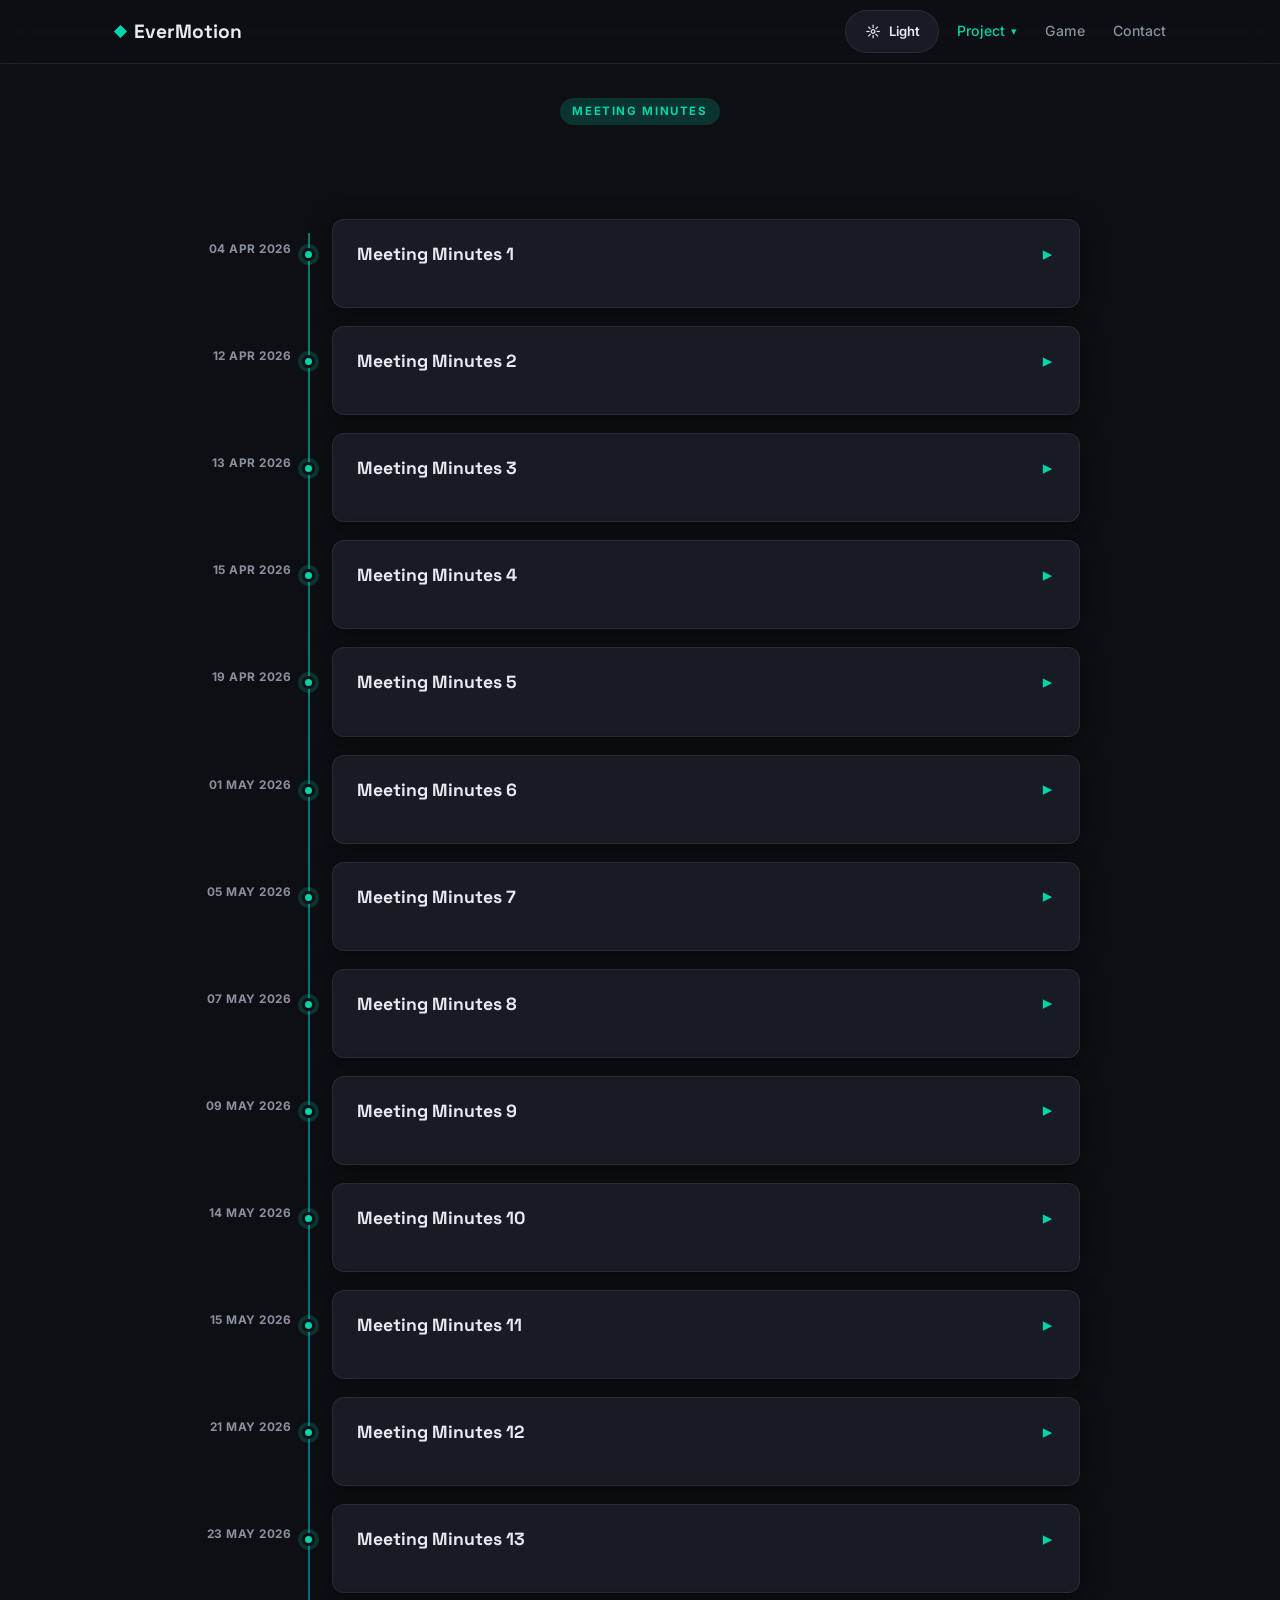
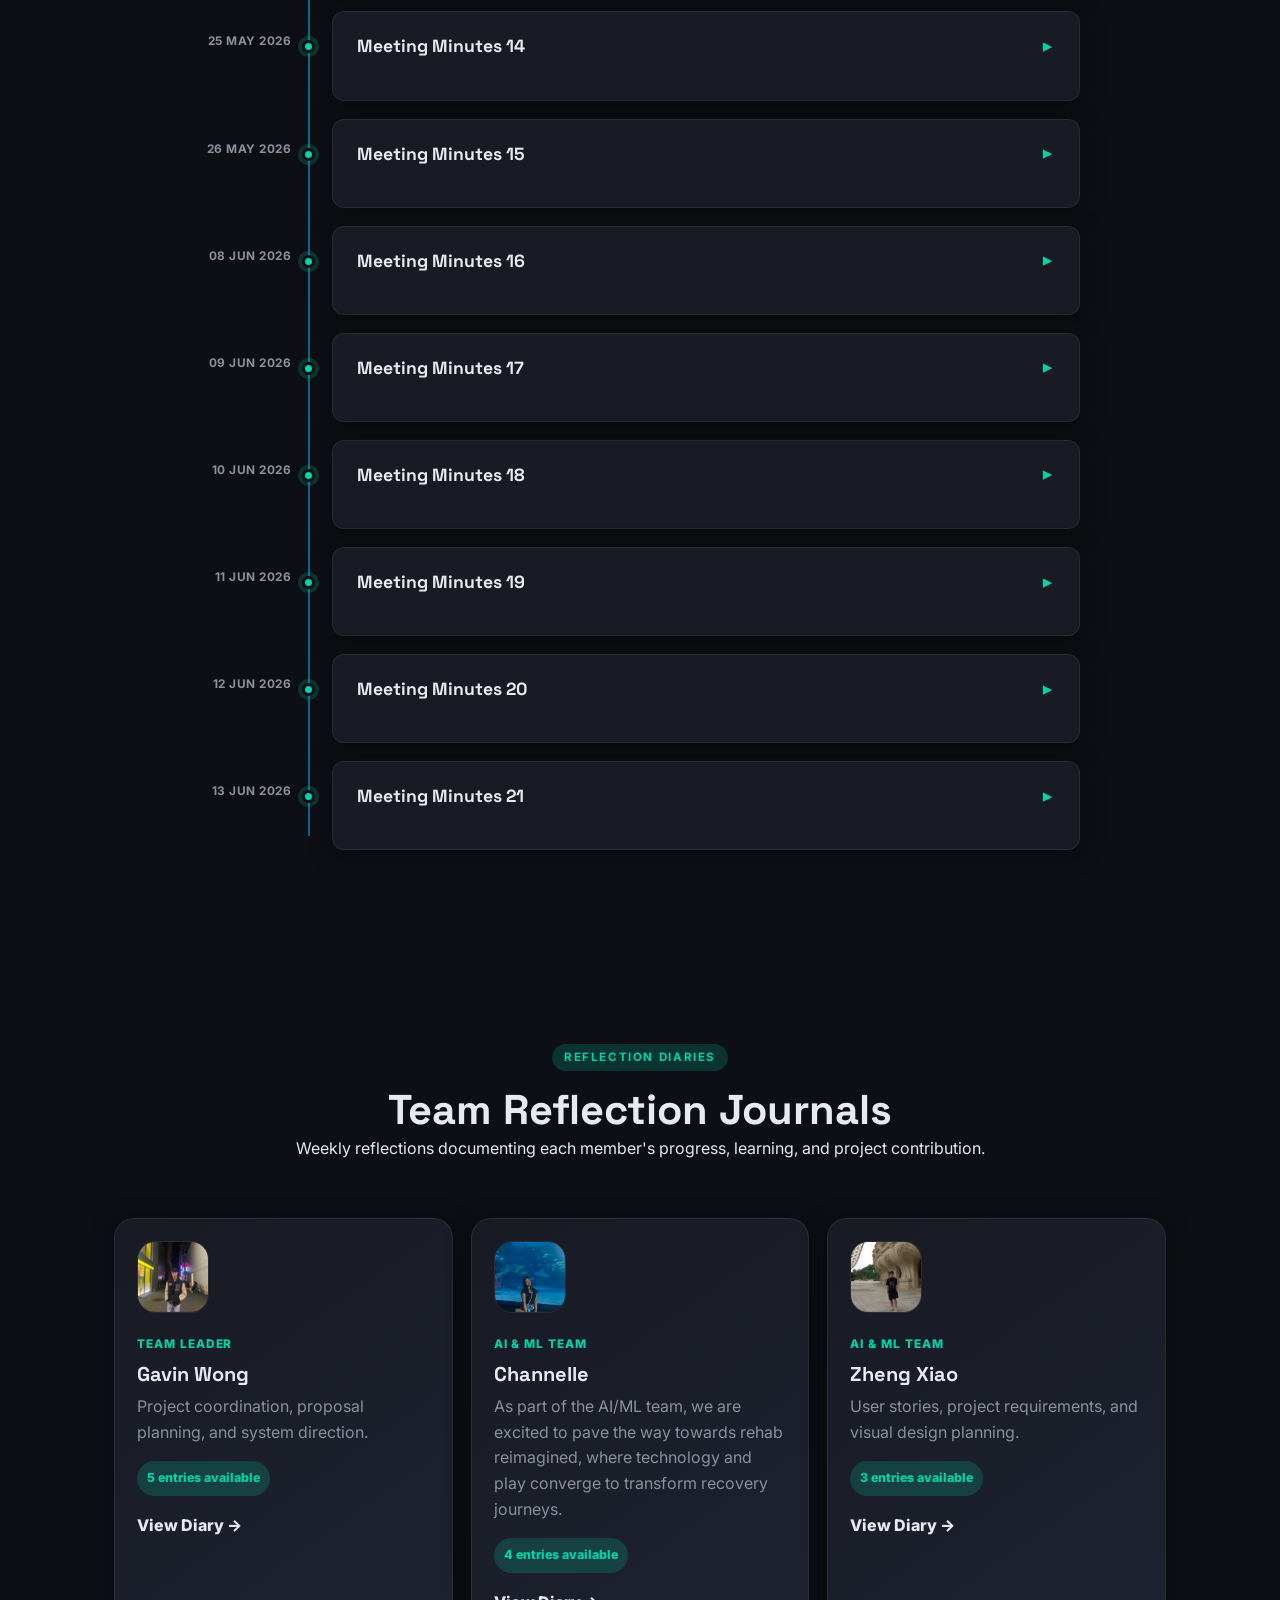
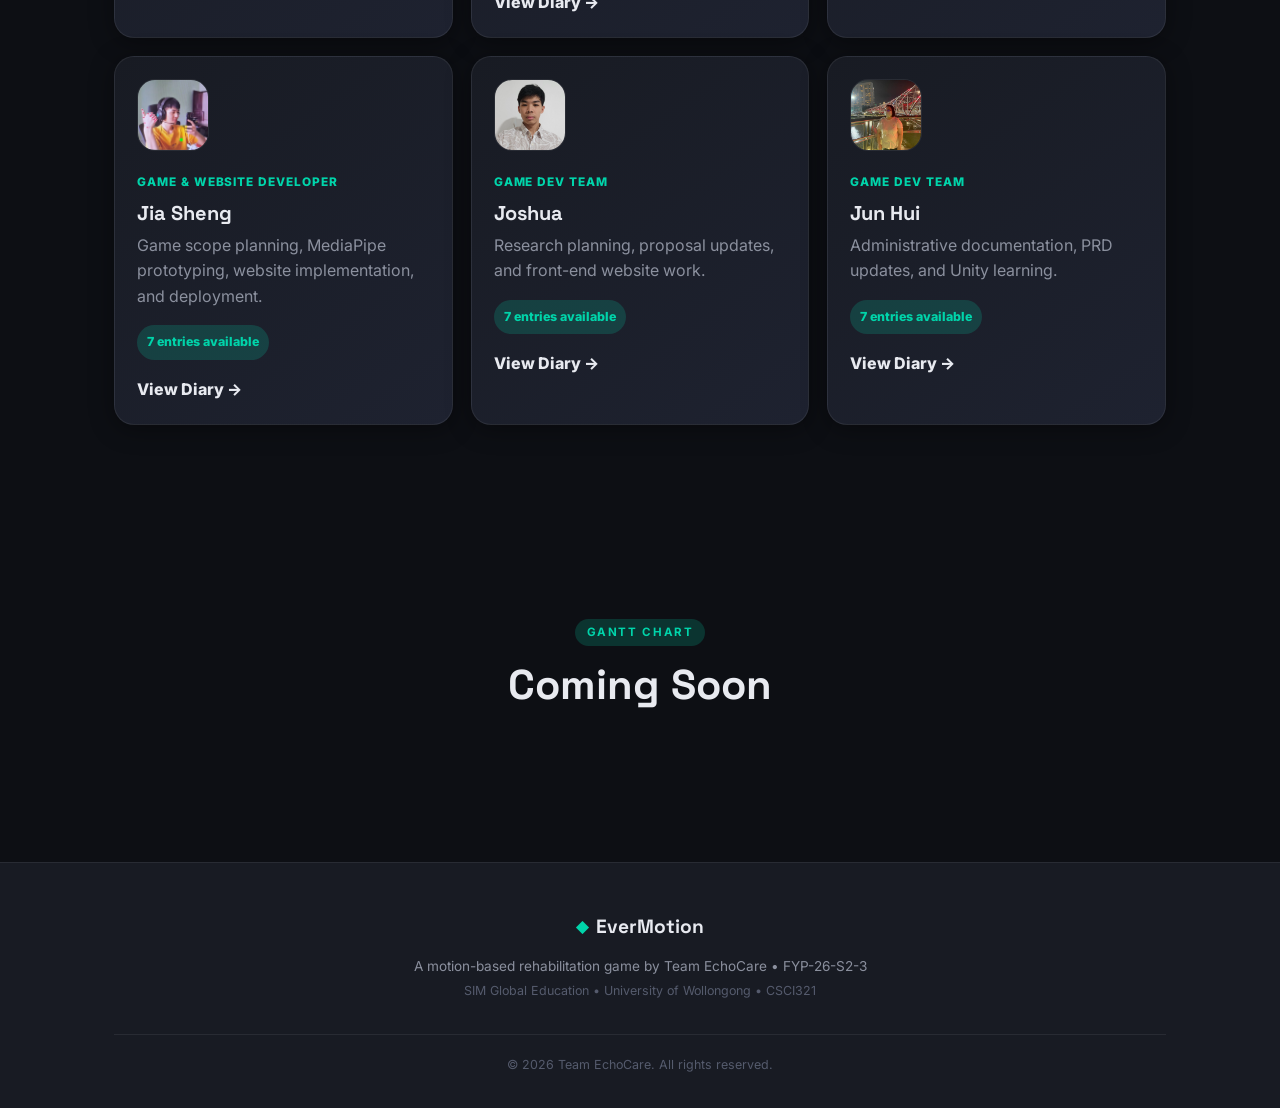
==== commit cd7916bb: "doc: update meeting minutes 16-21" ====
--- a/FYP-ProjectWebsite/document.html
+++ b/FYP-ProjectWebsite/document.html
@@ -302,6 +302,125 @@
                 <b>Date and time of next meeting: </b> 7 June 2026
                 </div>
               </div>
+              <div class="session">
+                <h3>Meeting Minutes 16<button class="session-toggle collapsed" data-target="session16-content">&#9660;</button></h3>
+                <div class="session-content collapsed" id="session16-content">
+                    <b>Date: </b>08 June 2026<br>
+                    <b>Attendees: </b>Gavin, Jia Sheng, Joshua, Zheng Xiao, Jun Hui<br>
+              <b>Meeting Objectives: </b>
+                <p>1. Do deliverables for submission 1</p>
+                <b>Agenda: </b>
+                <p>1. Unity</p>
+                <p>&nbsp;&nbsp;&nbsp;- Story mode</p>
+                <p>&nbsp;&nbsp;&nbsp;- Volume Setting</p>
+                <p>2. Documentation</p>
+                <p>&nbsp;&nbsp;&nbsp;- URS: Use case &amp; Use case description</p>
+                <p>&nbsp;&nbsp;&nbsp;- TDM: Activity Diagram &amp; Sequence diagram</p>
+                <p>3. Photoshop</p>
+                <p>&nbsp;&nbsp;&nbsp;- Create new UI</p>
+                <b>Action Items: </b>
+                <p>-</p>
+                <b>Date and time of next meeting: </b> 9 June 2026
+                </div>
+              </div>
+              <div class="session">
+                <h3>Meeting Minutes 17<button class="session-toggle collapsed" data-target="session17-content">&#9660;</button></h3>
+                <div class="session-content collapsed" id="session17-content">
+                    <b>Date: </b>09 June 2026<br>
+                    <b>Attendees: </b>Gavin, Jia Sheng, Joshua, Jun Hui, Channelle<br>
+              <b>Meeting Objectives: </b>
+                <p>1. Do deliverables for submission 1</p>
+                <b>Agenda: </b>
+                <p>1. Unity</p>
+                <p>&nbsp;&nbsp;&nbsp;- Loading scene</p>
+                <p>&nbsp;&nbsp;&nbsp;- Randomized game using carousel</p>
+                <p>&nbsp;&nbsp;&nbsp;- Profile</p>
+                <p>&nbsp;&nbsp;&nbsp;- Mediapipe</p>
+                <p>2. Documentation</p>
+                <p>&nbsp;&nbsp;&nbsp;- Presentation slides: Outline the headings</p>
+                <b>Action Items: </b>
+                <p>-</p>
+                <b>Date and time of next meeting: </b> 10 June 2026
+                </div>
+              </div>
+              <div class="session">
+                <h3>Meeting Minutes 18<button class="session-toggle collapsed" data-target="session18-content">&#9660;</button></h3>
+                <div class="session-content collapsed" id="session18-content">
+                    <b>Date: </b>10 June 2026<br>
+                    <b>Attendees: </b>Gavin, Jia Sheng, Joshua, Zheng Xiao, Jun Hui, Channelle<br>
+              <b>Meeting Objectives: </b>
+                <p>1. Do deliverables for submission 1</p>
+                <b>Agenda: </b>
+                <p>1. Unity</p>
+                <p>&nbsp;&nbsp;&nbsp;- Profile</p>
+                <p>&nbsp;&nbsp;&nbsp;- Games</p>
+                <p>&nbsp;&nbsp;&nbsp;- Mediapipe</p>
+                <p>2. Documentation</p>
+                <p>&nbsp;&nbsp;&nbsp;- Presentation slides</p>
+                <p>&nbsp;&nbsp;&nbsp;- Insert initial GUI for User Manual</p>
+                <p>3. Demo to supervisors for mid presentation</p>
+                <b>Action Items: </b>
+                <p>-</p>
+                <b>Date and time of next meeting: </b> 11 June 2026
+                </div>
+              </div>
+              <div class="session">
+                <h3>Meeting Minutes 19<button class="session-toggle collapsed" data-target="session19-content">&#9660;</button></h3>
+                <div class="session-content collapsed" id="session19-content">
+                    <b>Date: </b>11 June 2026<br>
+                    <b>Attendees: </b>Gavin, Jia Sheng, Joshua, Jun Hui, Channelle<br>
+              <b>Meeting Objectives: </b>
+                <p>1. Do deliverables for submission 1</p>
+                <b>Agenda: </b>
+                <p>1. Unity</p>
+                <p>&nbsp;&nbsp;&nbsp;- Continue with development for our game</p>
+                <p>2. Documentation</p>
+                <p>&nbsp;&nbsp;&nbsp;- Finalizing the URS &amp; TDM</p>
+                <p>&nbsp;&nbsp;&nbsp;- Compiling items from URS &amp; TDM to PTD</p>
+                <b>Action Items: </b>
+                <p>-</p>
+                <b>Date and time of next meeting: </b> 12 June 2026
+                </div>
+              </div>
+              <div class="session">
+                <h3>Meeting Minutes 20<button class="session-toggle collapsed" data-target="session20-content">&#9660;</button></h3>
+                <div class="session-content collapsed" id="session20-content">
+                    <b>Date: </b>12 June 2026<br>
+                    <b>Attendees: </b>Gavin, Jia Sheng, Joshua, Zheng Xiao, Jun Hui, Channelle<br>
+              <b>Meeting Objectives: </b>
+                <p>1. Do deliverables for submission 1</p>
+                <b>Agenda: </b>
+                <p>1. Unity</p>
+                <p>&nbsp;&nbsp;&nbsp;- Continue with development for our game</p>
+                <p>&nbsp;&nbsp;&nbsp;- Integrating scenes together for presentation on 13 Jun</p>
+                <p>2. Documentation</p>
+                <p>&nbsp;&nbsp;&nbsp;- Finalizing the URS &amp; TDM</p>
+                <p>&nbsp;&nbsp;&nbsp;- Compiling items from URS &amp; TDM to PTD</p>
+                <p>&nbsp;&nbsp;&nbsp;- Presentation slides</p>
+                <b>Action Items: </b>
+                <p>-</p>
+                <b>Date and time of next meeting: </b> 13 June 2026
+                </div>
+              </div>
+              <div class="session">
+                <h3>Meeting Minutes 21<button class="session-toggle collapsed" data-target="session21-content">&#9660;</button></h3>
+                <div class="session-content collapsed" id="session21-content">
+                    <b>Date: </b>13 June 2026<br>
+                    <b>Attendees: </b>Gavin, Jia Sheng, Joshua, Zheng Xiao, Jun Hui, Channelle<br>
+              <b>Meeting Objectives: </b>
+                <p>1. Online presentation with Mr Ee (assessor)</p>
+                <p>2. Final check on the deliverables submitting tonight</p>
+                <b>Agenda: </b>
+                <p>1. Online Presentation</p>
+                <p>&nbsp;&nbsp;&nbsp;- Mid-point presentation with Mr Ee</p>
+                <p>2. Preliminary User Manual (PUM) &amp; Preliminary Technical Design (PTD)</p>
+                <p>&nbsp;&nbsp;&nbsp;- Check whether all the information required is being written in the report</p>
+                <p>&nbsp;&nbsp;&nbsp;- Check whether the diagrams constructed are matched to the user story in the report</p>
+                <b>Action Items: </b>
+                <p>-</p>
+                <b>Date and time of next meeting: </b> TBC
+                </div>
+              </div>
     </section>
     <!-- Reflective Diaries -->
    <section class="section" id="reflectDiaries">
--- a/FYP-ProjectWebsite/css/styles.css
+++ b/FYP-ProjectWebsite/css/styles.css
@@ -1466,6 +1466,12 @@
 .meeting-content .session:nth-child(13)::after { content: "23 May 2026"; }
 .meeting-content .session:nth-child(14)::after { content: "25 May 2026"; }
 .meeting-content .session:nth-child(15)::after { content: "26 May 2026"; }
+.meeting-content .session:nth-child(16)::after { content: "08 Jun 2026"; }
+.meeting-content .session:nth-child(17)::after { content: "09 Jun 2026"; }
+.meeting-content .session:nth-child(18)::after { content: "10 Jun 2026"; }
+.meeting-content .session:nth-child(19)::after { content: "11 Jun 2026"; }
+.meeting-content .session:nth-child(20)::after { content: "12 Jun 2026"; }
+.meeting-content .session:nth-child(21)::after { content: "13 Jun 2026"; }
 
 
 .session h3{
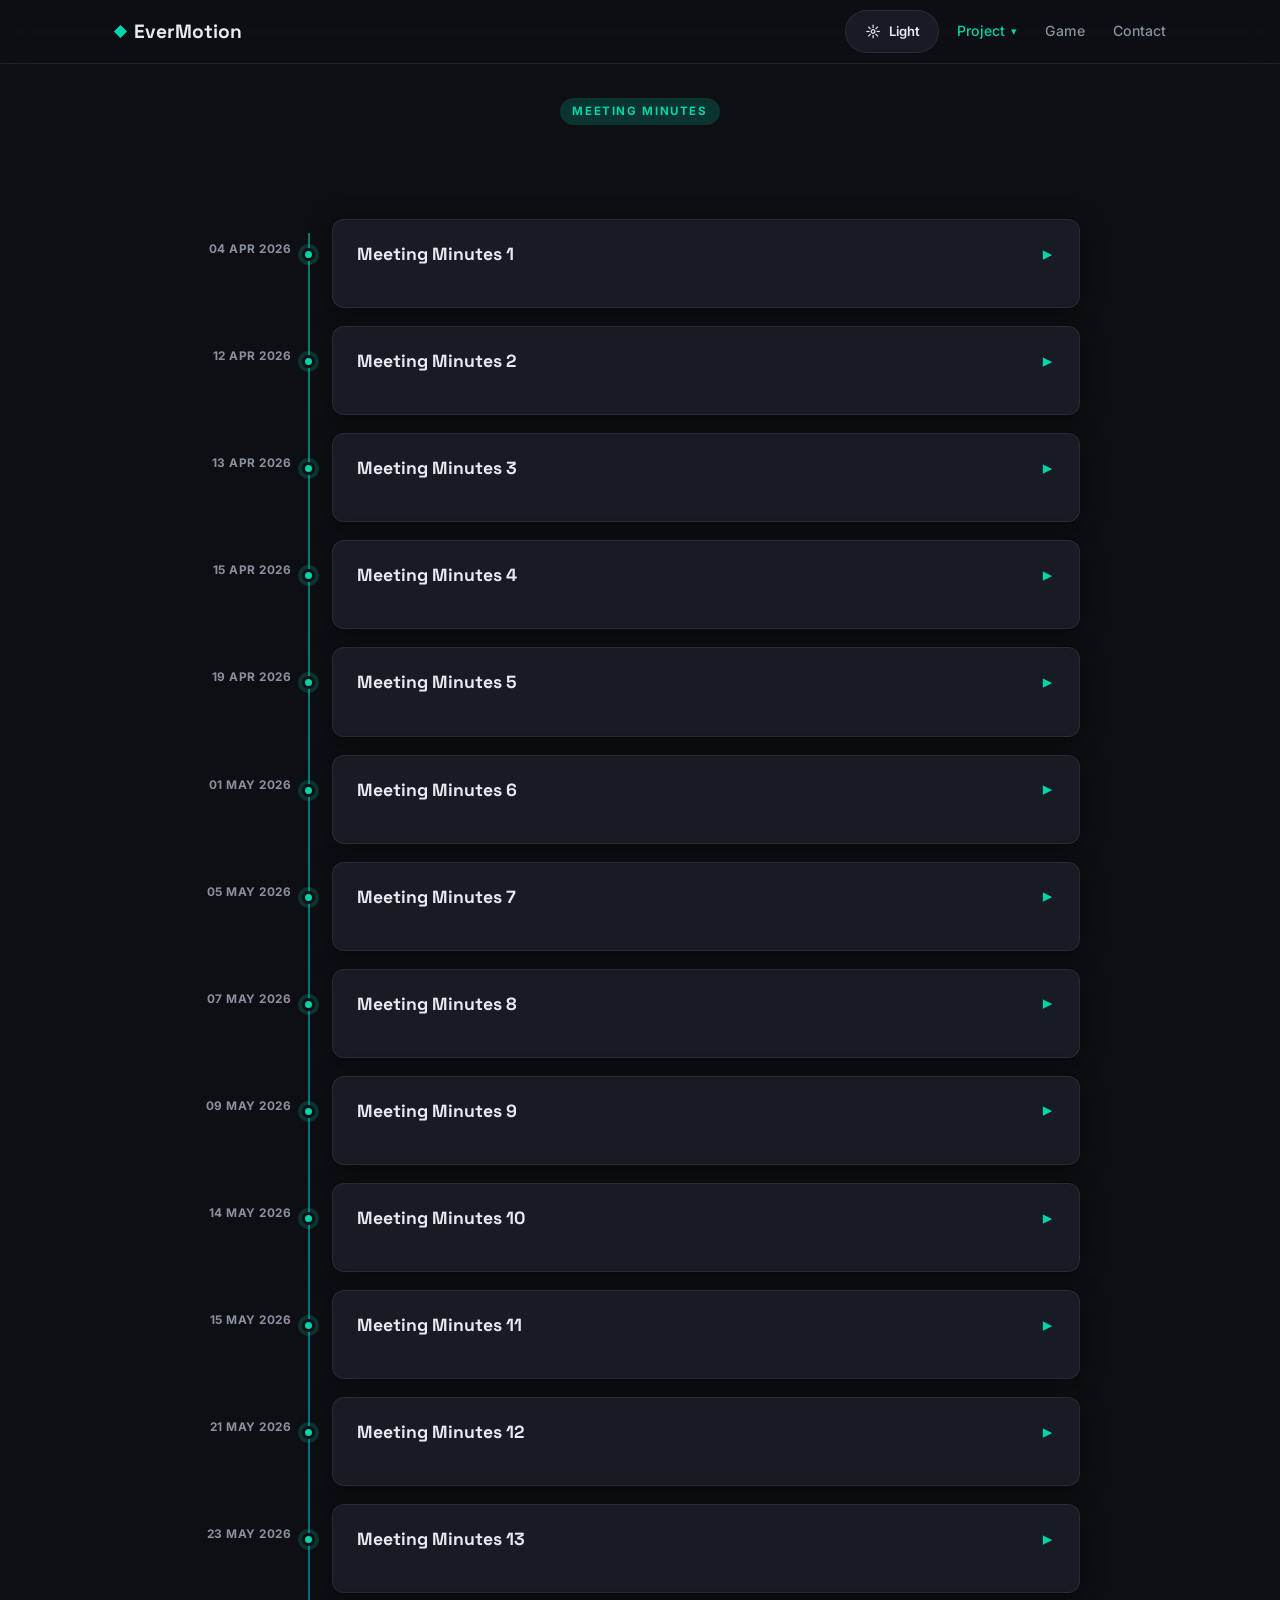
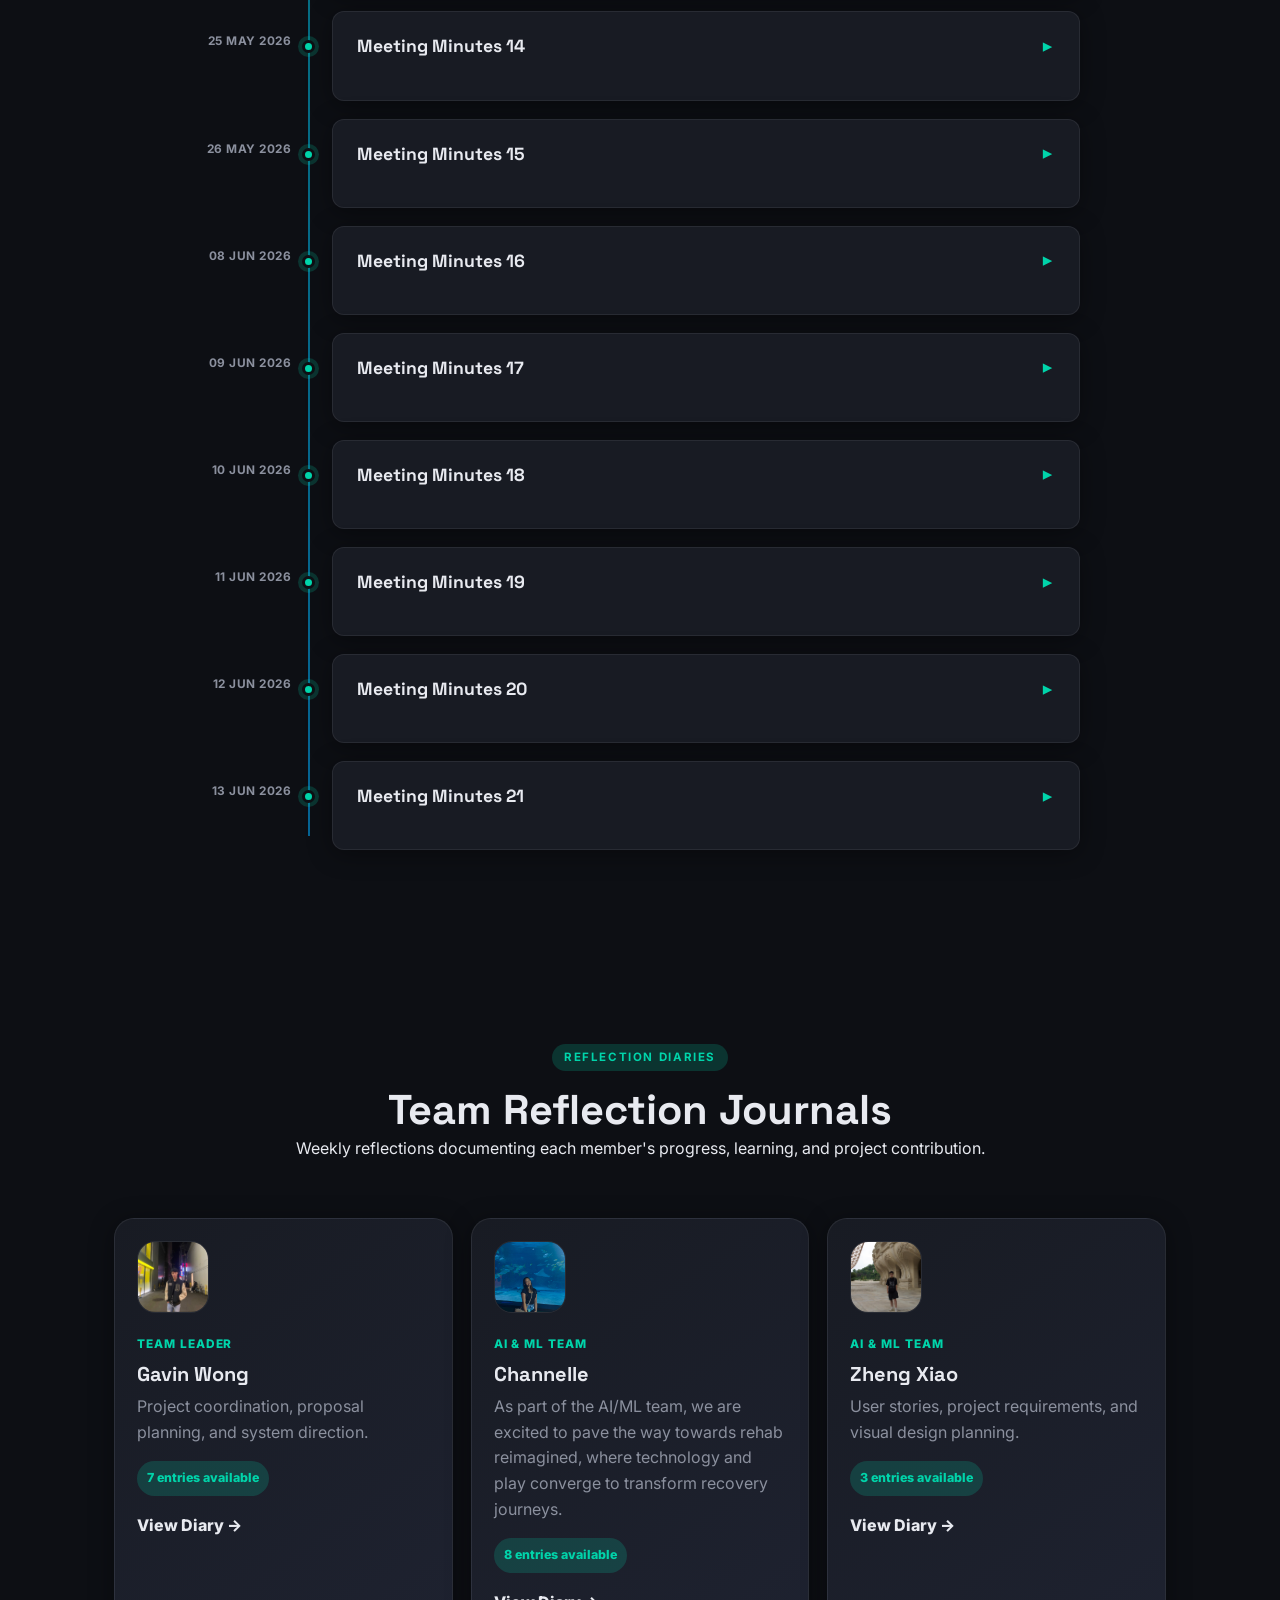
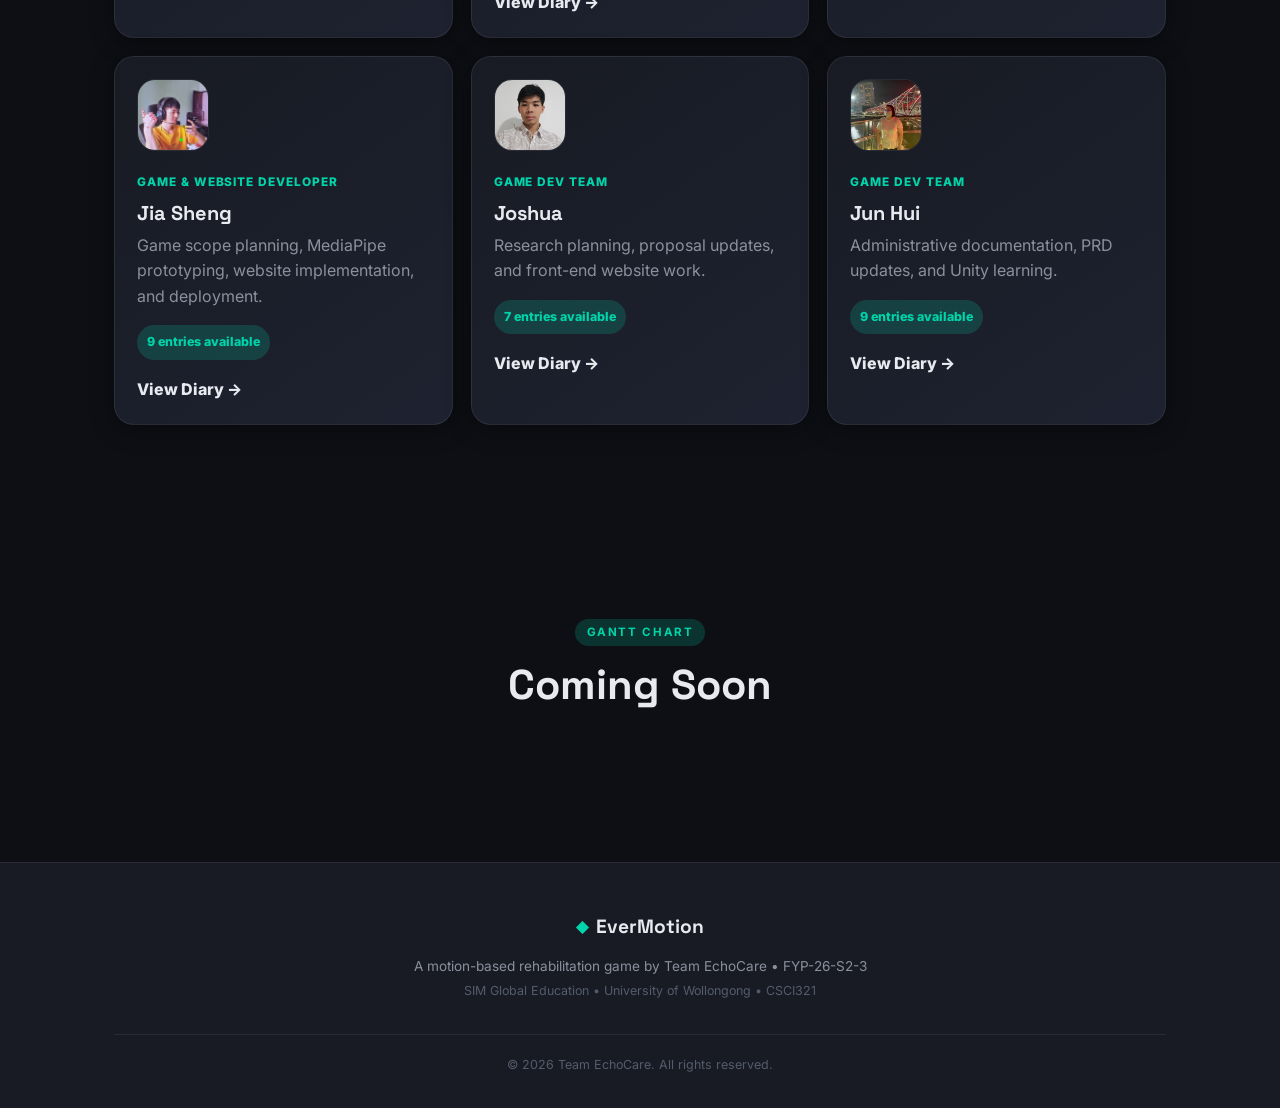
==== commit a11e6ff9: "Updating reflective diaries" ====
--- a/FYP-ProjectWebsite/document.html
+++ b/FYP-ProjectWebsite/document.html
@@ -438,7 +438,7 @@
                     <h3>Gavin Wong</h3>
                     <p>Project coordination, proposal planning, and system direction.</p>
                 </div>
-                <span class="diary-entry-count">5 entries available</span>
+                <span class="diary-entry-count">7 entries available</span>
                 <a href="diary/GavinDiary.html" class="diary-directory-link">View Diary &rarr;</a>
             </article>
 
@@ -449,7 +449,7 @@
                     <h3>Channelle</h3>
                     <p>As part of the AI/ML team, we are excited to pave the way towards rehab reimagined, where technology and play converge to transform recovery journeys.</p>
                 </div>
-                <span class="diary-entry-count">4 entries available</span>
+                <span class="diary-entry-count">8 entries available</span>
                 <a href="diary/ccDiary.html" class="diary-directory-link">View Diary &rarr;</a>
             </article>
 
@@ -471,7 +471,7 @@
                     <h3>Jia Sheng</h3>
                     <p>Game scope planning, MediaPipe prototyping, website implementation, and deployment.</p>
                 </div>
-                <span class="diary-entry-count">7 entries available</span>
+                <span class="diary-entry-count">9 entries available</span>
                 <a href="diary/jsDiary.html" class="diary-directory-link">View Diary &rarr;</a>
             </article>
 
@@ -493,7 +493,7 @@
                     <h3>Jun Hui</h3>
                     <p>Administrative documentation, PRD updates, and Unity learning.</p>
                 </div>
-                <span class="diary-entry-count">7 entries available</span>
+                <span class="diary-entry-count">9 entries available</span>
                 <a href="diary/JHDiary.html" class="diary-directory-link">View Diary &rarr;</a>
             </article>
         </div>
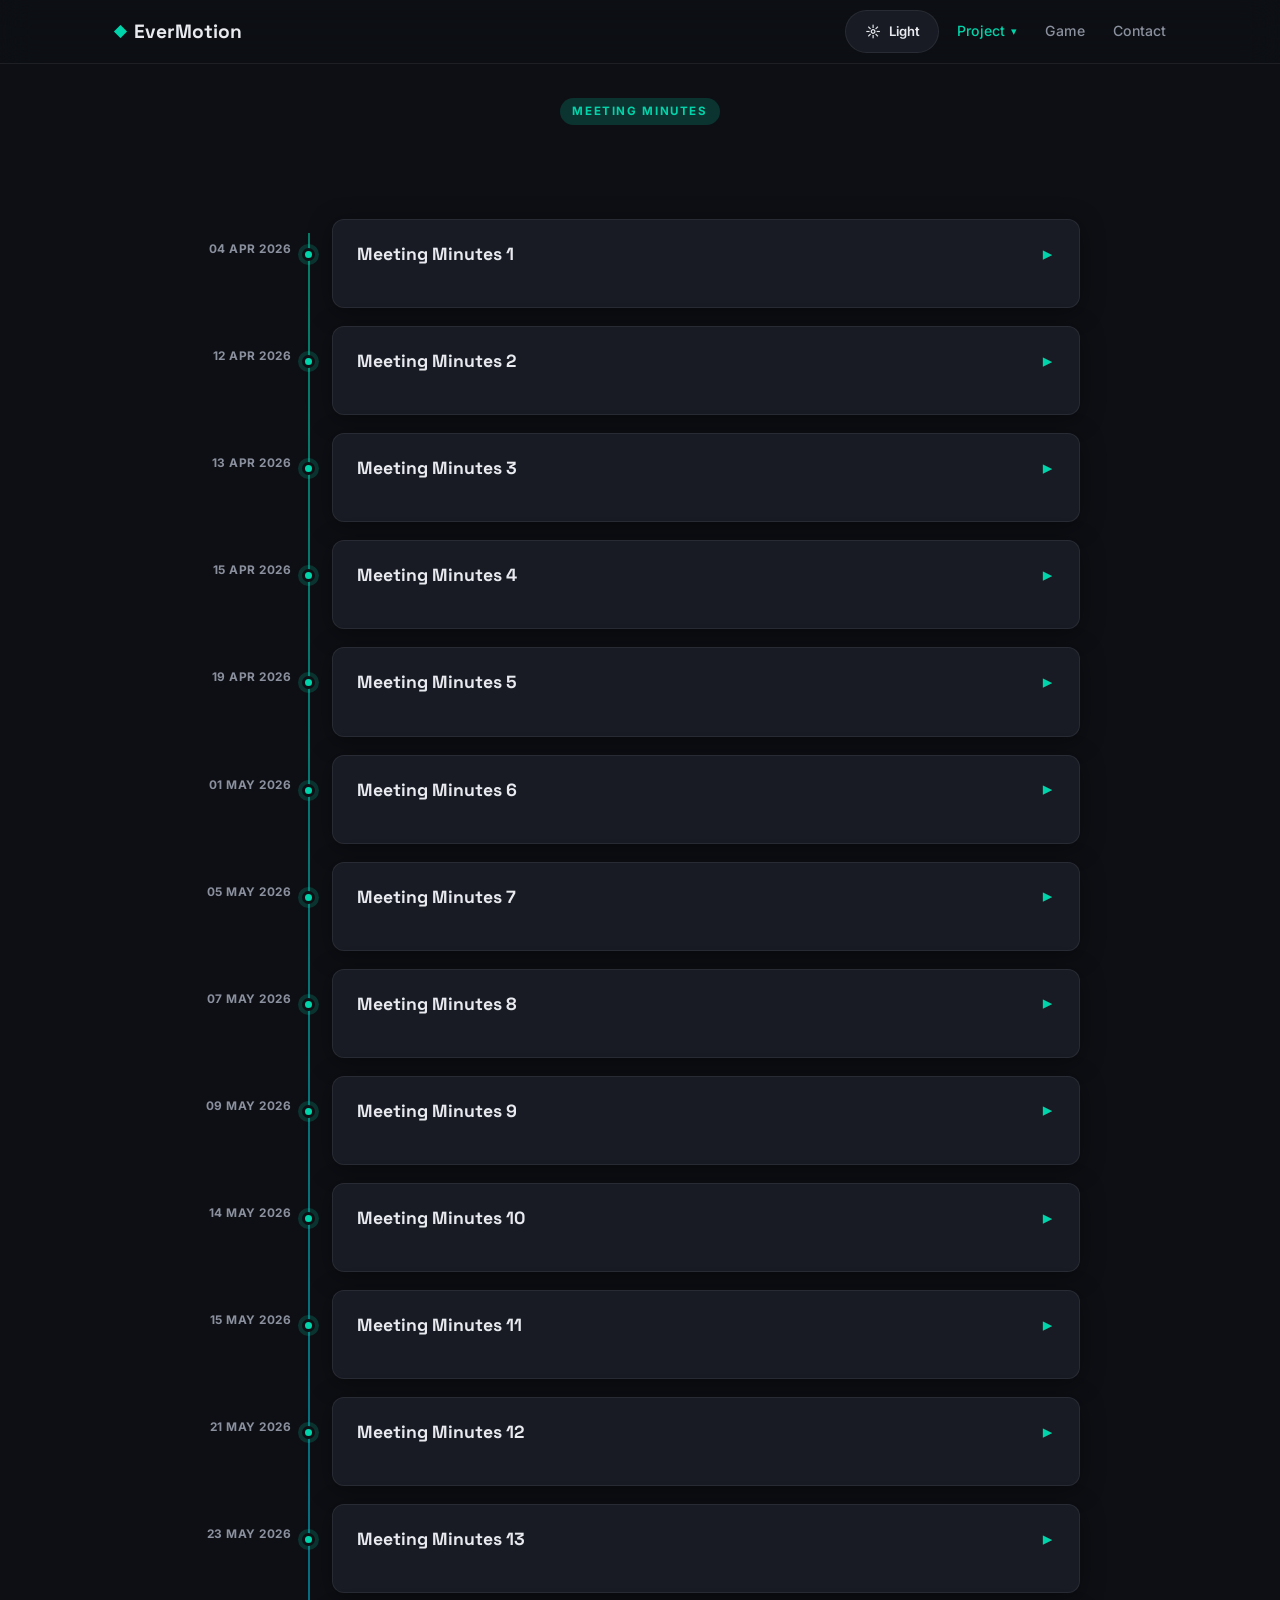
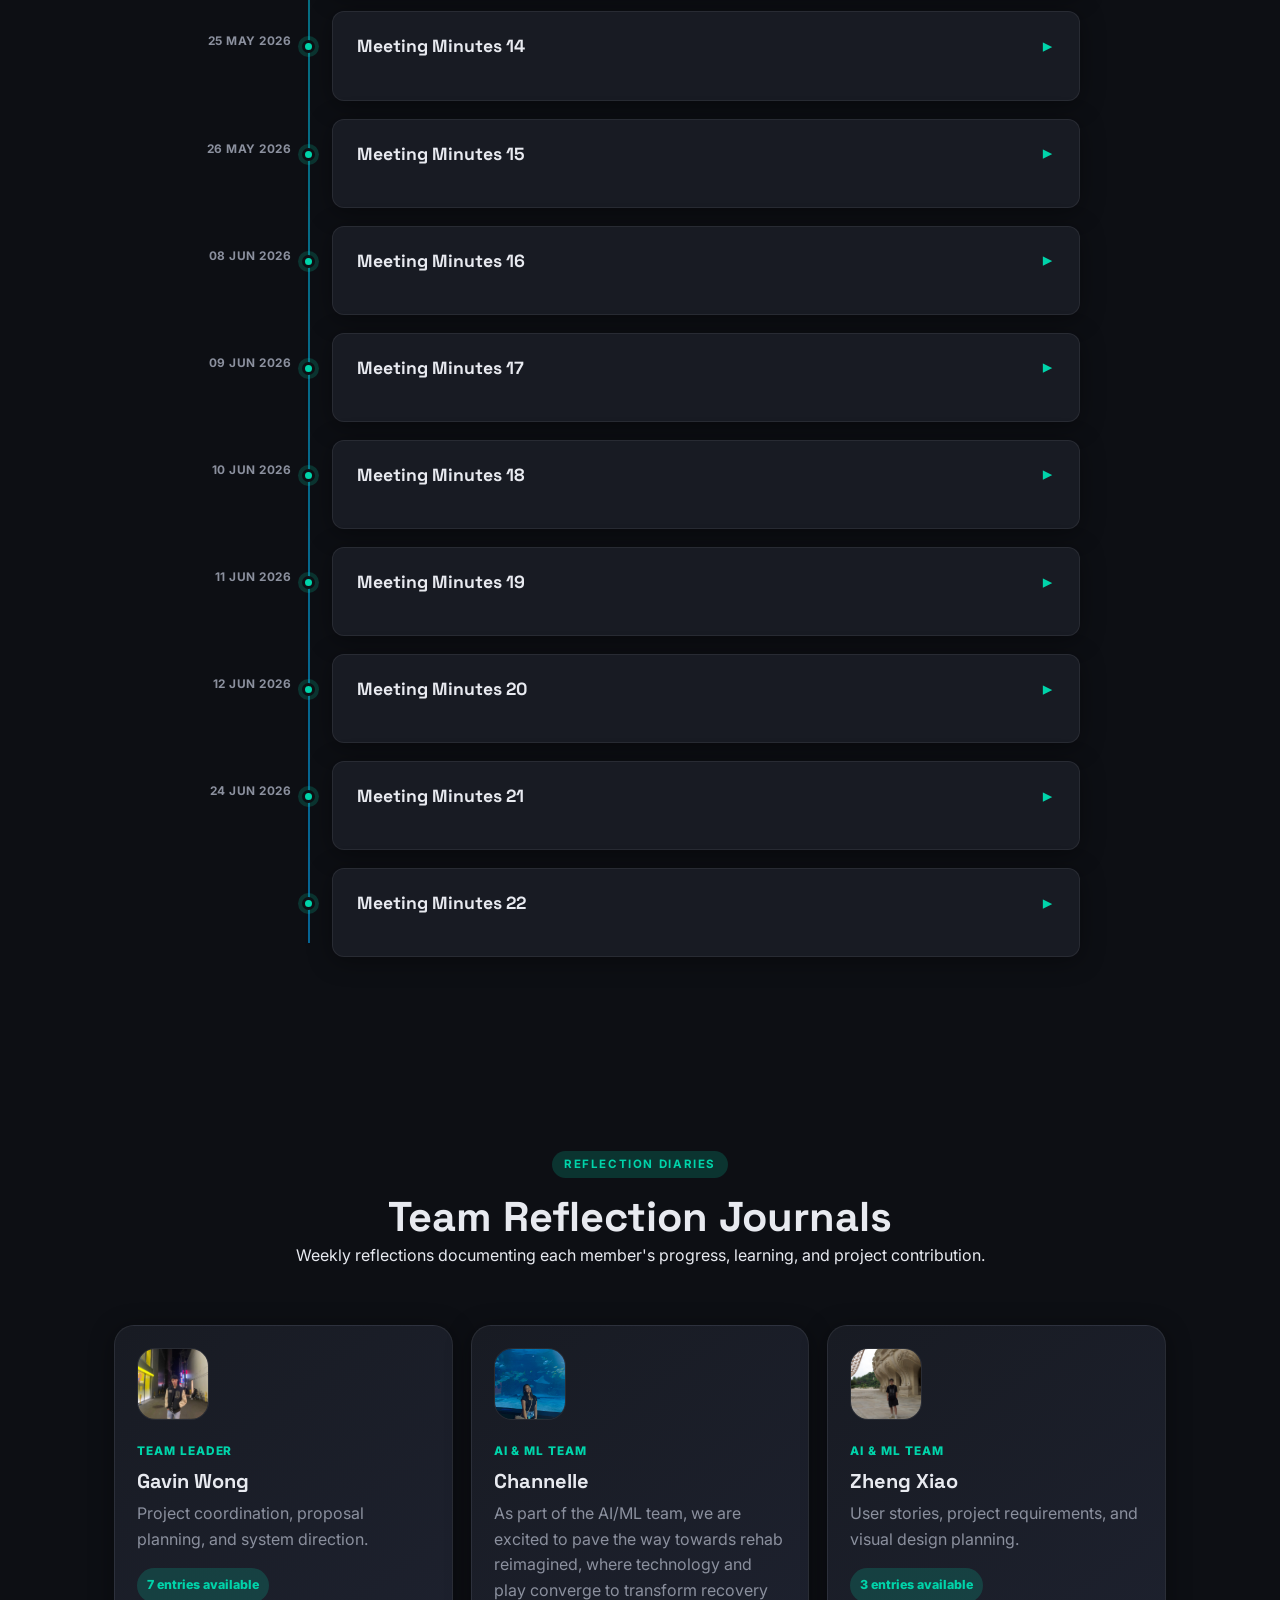
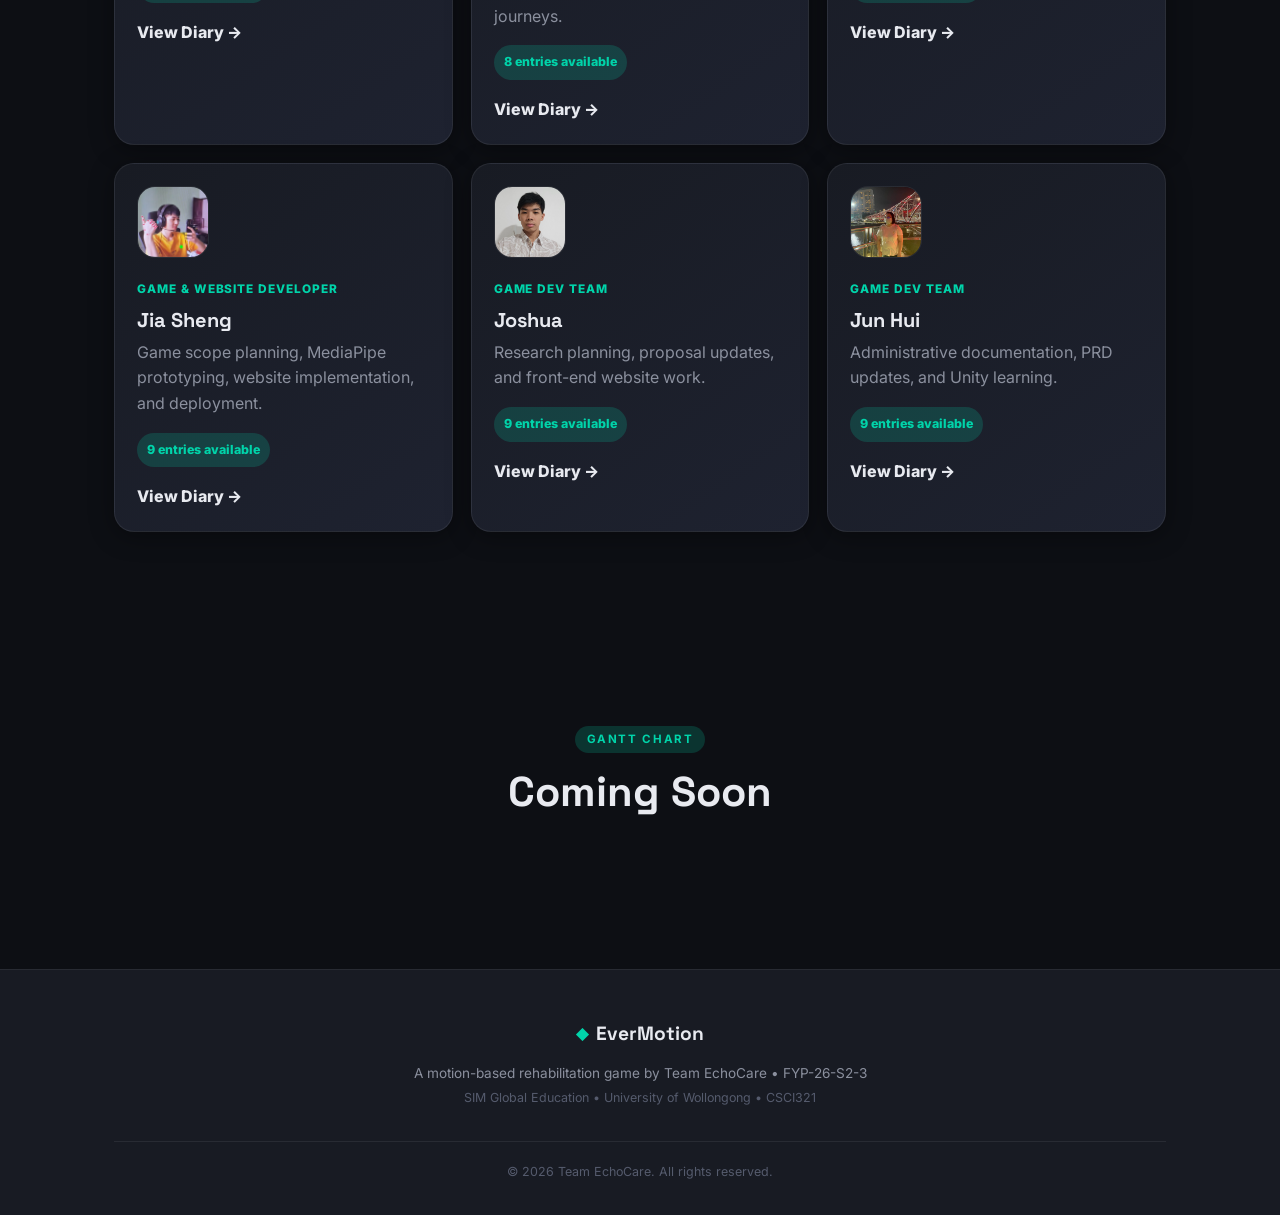
==== commit 715bcf84: "update of reflective diary & meeting minutes" ====
--- a/FYP-ProjectWebsite/document.html
+++ b/FYP-ProjectWebsite/document.html
@@ -63,6 +63,7 @@
                 <h3>Meeting Minutes 1<button class="session-toggle collapsed" data-target="session1-content">▼</button></h3>
                 <div class="session-content collapsed" id="session1-content">
                     <b>Date: </b>04 April 2026<br>
+                    <b>Time: </b>4pm - 4.30pm<br>  
                     <b>Attendees: </b>Gavin, Joshua, Channelle, Jia Sheng, Zheng Xiao, Jun Hui<br>
                     <b>Meeting Objectives:</b>
                     <p>1. Introduction of team members</p>
@@ -77,6 +78,7 @@
                 <h3>Meeting Minutes 2<button class="session-toggle collapsed" data-target="session2-content">▼</button></h3>
                 <div class="session-content collapsed" id="session2-content">
                     <b>Date: </b>12 April 2026<br>
+                    <b>Time: </b>10am - 11.30am<br>  
                     <b>Attendees: </b>Gavin, Channelle, Jia Sheng, Zheng Xiao, Jun Hui, Joshua<br>
               <b>Meeting Objectives: </b>
               <ul>
@@ -95,6 +97,7 @@
                 <h3>Meeting Minutes 3<button class="session-toggle collapsed" data-target="session3-content">▼</button></h3>
                 <div class="session-content collapsed" id="session3-content">
                     <b>Date: </b>13 April 2026<br>
+                    <b>Time: </b>11am - 4.30pm<br>  
                     <b>Attendees: </b>Gavin, Joshua, Channelle, Jia Sheng, Zheng Xiao, Jun Hui<br>
               <b>Meeting Objectives: </b>
               <ul>
@@ -107,13 +110,14 @@
                 <p>1. Work Allocation - AI & Game </p>
                 <p>2. Project Proposal</p>
                 <p>3. Project Website</p>
-                <b>Date and time of next meeting: </b> 15 April 2026
+                <b>Date and time of next meeting: </b> 16 April 2026
             </div>
           </div>
             <div class="session">
                 <h3>Meeting Minutes 4<button class="session-toggle collapsed" data-target="session4-content">▼</button></h3>
                 <div class="session-content collapsed" id="session4-content">
-                    <b>Date: </b>15 April 2026<br>
+                    <b>Date: </b>16 April 2026<br>
+                    <b>Time: </b>10.30am - 4.30pm<br>
                     <b>Attendees: </b>Gavin, Joshua, Channelle, Jia Sheng, Zheng Xiao, Jun Hui<br>
               <b>Meeting Objectives: </b>
               <ul>
@@ -131,6 +135,7 @@
                 <h3>Meeting Minutes 5<button class="session-toggle collapsed" data-target="session5-content">▼</button></h3>
                 <div class="session-content collapsed" id="session5-content">
                     <b>Date: </b>19 April 2026<br>
+                    <b>Time: </b>12pm - 4pm<br>
                     <b>Attendees: </b>Gavin, Joshua, Jia Sheng, Zheng Xiao, Jun Hui<br>
               <b>Meeting Objectives: </b>
               <ul>
@@ -148,6 +153,7 @@
                 <h3>Meeting Minutes 6<button class="session-toggle collapsed" data-target="session6-content">▼</button></h3>
                 <div class="session-content collapsed" id="session6-content">
                     <b>Date: </b>1 May 2026<br>
+                    <b>Time: </b>9pm - 10.30pm<br>  
                     <b>Attendees: </b>Gavin, Channelle, Joshua, Jia Sheng, Zheng Xiao, Jun Hui<br>
               <b>Meeting Objectives: </b>
                 <p>1. Brief about documentation & game</p>
@@ -165,6 +171,7 @@
                 <h3>Meeting Minutes 7<button class="session-toggle collapsed" data-target="session7-content">▼</button></h3>
                 <div class="session-content collapsed" id="session7-content">
                     <b>Date: </b>5 May 2026<br>
+                    <b>Time: </b>11am - 6.20pm<br>  
                     <b>Attendees: </b>Gavin, Channelle, Joshua, Jia Sheng, Jun Hui<br>
               <b>Meeting Objectives: </b>
                 <p>1. Create user stories & diagrams</p>
@@ -181,6 +188,7 @@
                 <h3>Meeting Minutes 8<button class="session-toggle collapsed" data-target="session8-content">▼</button></h3>
                 <div class="session-content collapsed" id="session8-content">
                     <b>Date: </b>7 May 2026<br>
+                    <b>Time: </b>12pm - 5pm<br>  
                     <b>Attendees: </b>Gavin, Channelle, Jia Sheng, Joshua, Jun Hui<br>
               <b>Meeting Objectives: </b>
                 <p>1. Continue on deliverable for 9 May submission</p>
@@ -197,6 +205,7 @@
                 <h3>Meeting Minutes 9<button class="session-toggle collapsed" data-target="session9-content">▼</button></h3>
                 <div class="session-content collapsed" id="session9-content">
                     <b>Date: </b>9 May 2026<br>
+                    <b>Time: </b>1pm - 9.30pm<br>  
                     <b>Attendees: </b>Gavin, Channelle, Joshua, Jia Sheng, Jun Hui<br>
               <b>Meeting Objectives: </b>
                 <p>1. Finalized PRD for submission</p>
@@ -211,6 +220,7 @@
                 <h3>Meeting Minutes 10<button class="session-toggle collapsed" data-target="session10-content">▼</button></h3>
                 <div class="session-content collapsed" id="session10-content">
                     <b>Date: </b>14 May 2026<br>
+                    <b>Time: </b>11am - 4pm<br>  
                     <b>Attendees: </b>Gavin, Channelle, Joshua, Jia Sheng, Zheng Xiao, Jun Hui<br>
               <b>Meeting Objectives: </b>
                 <p>1. Discuss for URS whether is there anything to update</p>
@@ -227,6 +237,7 @@
                 <h3>Meeting Minutes 11<button class="session-toggle collapsed" data-target="session11-content">▼</button></h3>
                 <div class="session-content collapsed" id="session11-content">
                     <b>Date: </b>15 May 2026<br>
+                    
                     <b>Attendees: </b>Gavin, Channelle, Joshua, Jia Sheng, Zheng Xiao, Jun Hui<br>
               <b>Meeting Objectives: </b>
                 <p>Do user requirement specification (URS)</p>
@@ -243,6 +254,7 @@
                 <h3>Meeting Minutes 12<button class="session-toggle collapsed" data-target="session12-content">▼</button></h3>
                 <div class="session-content collapsed" id="session12-content">
                     <b>Date: </b>21 May 2026<br>
+                    <b>Time: </b>11am - 5.30pm<br>
                     <b>Attendees: </b>Gavin, Channelle, Joshua, Jia Sheng, Zheng Xiao, Jun Hui<br>
               <b>Meeting Objectives: </b>
                 <p>Do diagrams for TDM</p>
@@ -258,6 +270,7 @@
                 <h3>Meeting Minutes 13<button class="session-toggle collapsed" data-target="session13-content">▼</button></h3>
                 <div class="session-content collapsed" id="session13-content">
                     <b>Date: </b>23 May 2026<br>
+                    <b>Time: </b>11am - 5.30pm<br>
                     <b>Attendees: </b>Gavin, Joshua, Jia Sheng, Jun Hui<br>
               <b>Meeting Objectives: </b>
                 <p>Do diagrams for our user stories</p>
@@ -273,6 +286,7 @@
                 <h3>Meeting Minutes 14<button class="session-toggle collapsed" data-target="session14-content">&#9660;</button></h3>
                 <div class="session-content collapsed" id="session14-content">
                     <b>Date: </b>25 May 2026<br>
+                    <b>Time: </b>11am - 5pm<br>                       
                     <b>Attendees: </b>Gavin, Joshua, Jia Sheng, Jun Hui<br>
               <b>Meeting Objectives: </b>
                 <p>1. Do diagrams for our user stories</p>
@@ -306,6 +320,7 @@
                 <h3>Meeting Minutes 16<button class="session-toggle collapsed" data-target="session16-content">&#9660;</button></h3>
                 <div class="session-content collapsed" id="session16-content">
                     <b>Date: </b>08 June 2026<br>
+                    <b>Time: </b>11am - 5.30pm<br>
                     <b>Attendees: </b>Gavin, Jia Sheng, Joshua, Zheng Xiao, Jun Hui<br>
               <b>Meeting Objectives: </b>
                 <p>1. Do deliverables for submission 1</p>
@@ -327,6 +342,7 @@
                 <h3>Meeting Minutes 17<button class="session-toggle collapsed" data-target="session17-content">&#9660;</button></h3>
                 <div class="session-content collapsed" id="session17-content">
                     <b>Date: </b>09 June 2026<br>
+                    <b>Time: </b>11am - 5.30pm<br>
                     <b>Attendees: </b>Gavin, Jia Sheng, Joshua, Jun Hui, Channelle<br>
               <b>Meeting Objectives: </b>
                 <p>1. Do deliverables for submission 1</p>
@@ -347,6 +363,7 @@
                 <h3>Meeting Minutes 18<button class="session-toggle collapsed" data-target="session18-content">&#9660;</button></h3>
                 <div class="session-content collapsed" id="session18-content">
                     <b>Date: </b>10 June 2026<br>
+                    <b>Time: </b>11am - 5.30pm<br>   
                     <b>Attendees: </b>Gavin, Jia Sheng, Joshua, Zheng Xiao, Jun Hui, Channelle<br>
               <b>Meeting Objectives: </b>
                 <p>1. Do deliverables for submission 1</p>
@@ -368,6 +385,7 @@
                 <h3>Meeting Minutes 19<button class="session-toggle collapsed" data-target="session19-content">&#9660;</button></h3>
                 <div class="session-content collapsed" id="session19-content">
                     <b>Date: </b>11 June 2026<br>
+                    <b>Time: </b>11am - 5.30pm<br>
                     <b>Attendees: </b>Gavin, Jia Sheng, Joshua, Jun Hui, Channelle<br>
               <b>Meeting Objectives: </b>
                 <p>1. Do deliverables for submission 1</p>
@@ -386,6 +404,7 @@
                 <h3>Meeting Minutes 20<button class="session-toggle collapsed" data-target="session20-content">&#9660;</button></h3>
                 <div class="session-content collapsed" id="session20-content">
                     <b>Date: </b>12 June 2026<br>
+                    <b>Time: </b>11am - 5pm<br>                        
                     <b>Attendees: </b>Gavin, Jia Sheng, Joshua, Zheng Xiao, Jun Hui, Channelle<br>
               <b>Meeting Objectives: </b>
                 <p>1. Do deliverables for submission 1</p>
@@ -406,6 +425,7 @@
                 <h3>Meeting Minutes 21<button class="session-toggle collapsed" data-target="session21-content">&#9660;</button></h3>
                 <div class="session-content collapsed" id="session21-content">
                     <b>Date: </b>13 June 2026<br>
+                    <b>Time: </b>7.45 - 7.55am & 3pm - 9.30pm<br>                        
                     <b>Attendees: </b>Gavin, Jia Sheng, Joshua, Zheng Xiao, Jun Hui, Channelle<br>
               <b>Meeting Objectives: </b>
                 <p>1. Online presentation with Mr Ee (assessor)</p>
@@ -418,9 +438,24 @@
                 <p>&nbsp;&nbsp;&nbsp;- Check whether the diagrams constructed are matched to the user story in the report</p>
                 <b>Action Items: </b>
                 <p>-</p>
+                <b>Date and time of next meeting: </b> 24 June 2026, 11am
+                </div>
+              </div>
+              <div class="session">
+                <h3>Meeting Minutes 22<button class="session-toggle collapsed" data-target="session22-content">&#9660;</button></h3>
+                <div class="session-content collapsed" id="session22-content">
+                    <b>Date: </b>24 June 2026<br>
+                    <b>Time: </b>11am - 6pm<br>                    
+                    <b>Attendees: </b>Gavin, Jia Sheng, Joshua & Jun Hui<br>
+              <b>Meeting Objectives: </b>
+                <p>Continue discussing the development of game</p>
+                <b>Agenda: </b>
+                <p>Developing of game </p>
+                <b>Action Items: </b>
+                <p>-</p>
                 <b>Date and time of next meeting: </b> TBC
                 </div>
-              </div>
+              </div>              
     </section>
     <!-- Reflective Diaries -->
    <section class="section" id="reflectDiaries">
@@ -482,7 +517,7 @@
                     <h3>Joshua</h3>
                     <p>Research planning, proposal updates, and front-end website work.</p>
                 </div>
-                <span class="diary-entry-count">7 entries available</span>
+                <span class="diary-entry-count">9 entries available</span>
                 <a href="diary/joshuaDiary.html" class="diary-directory-link">View Diary &rarr;</a>
             </article>
 
--- a/FYP-ProjectWebsite/css/styles.css
+++ b/FYP-ProjectWebsite/css/styles.css
@@ -1472,7 +1472,7 @@
 .meeting-content .session:nth-child(19)::after { content: "11 Jun 2026"; }
 .meeting-content .session:nth-child(20)::after { content: "12 Jun 2026"; }
 .meeting-content .session:nth-child(21)::after { content: "13 Jun 2026"; }
-
+.meeting-content .session:nth-child(21)::after { content: "24 Jun 2026"; }
 
 .session h3{
   display: flex;
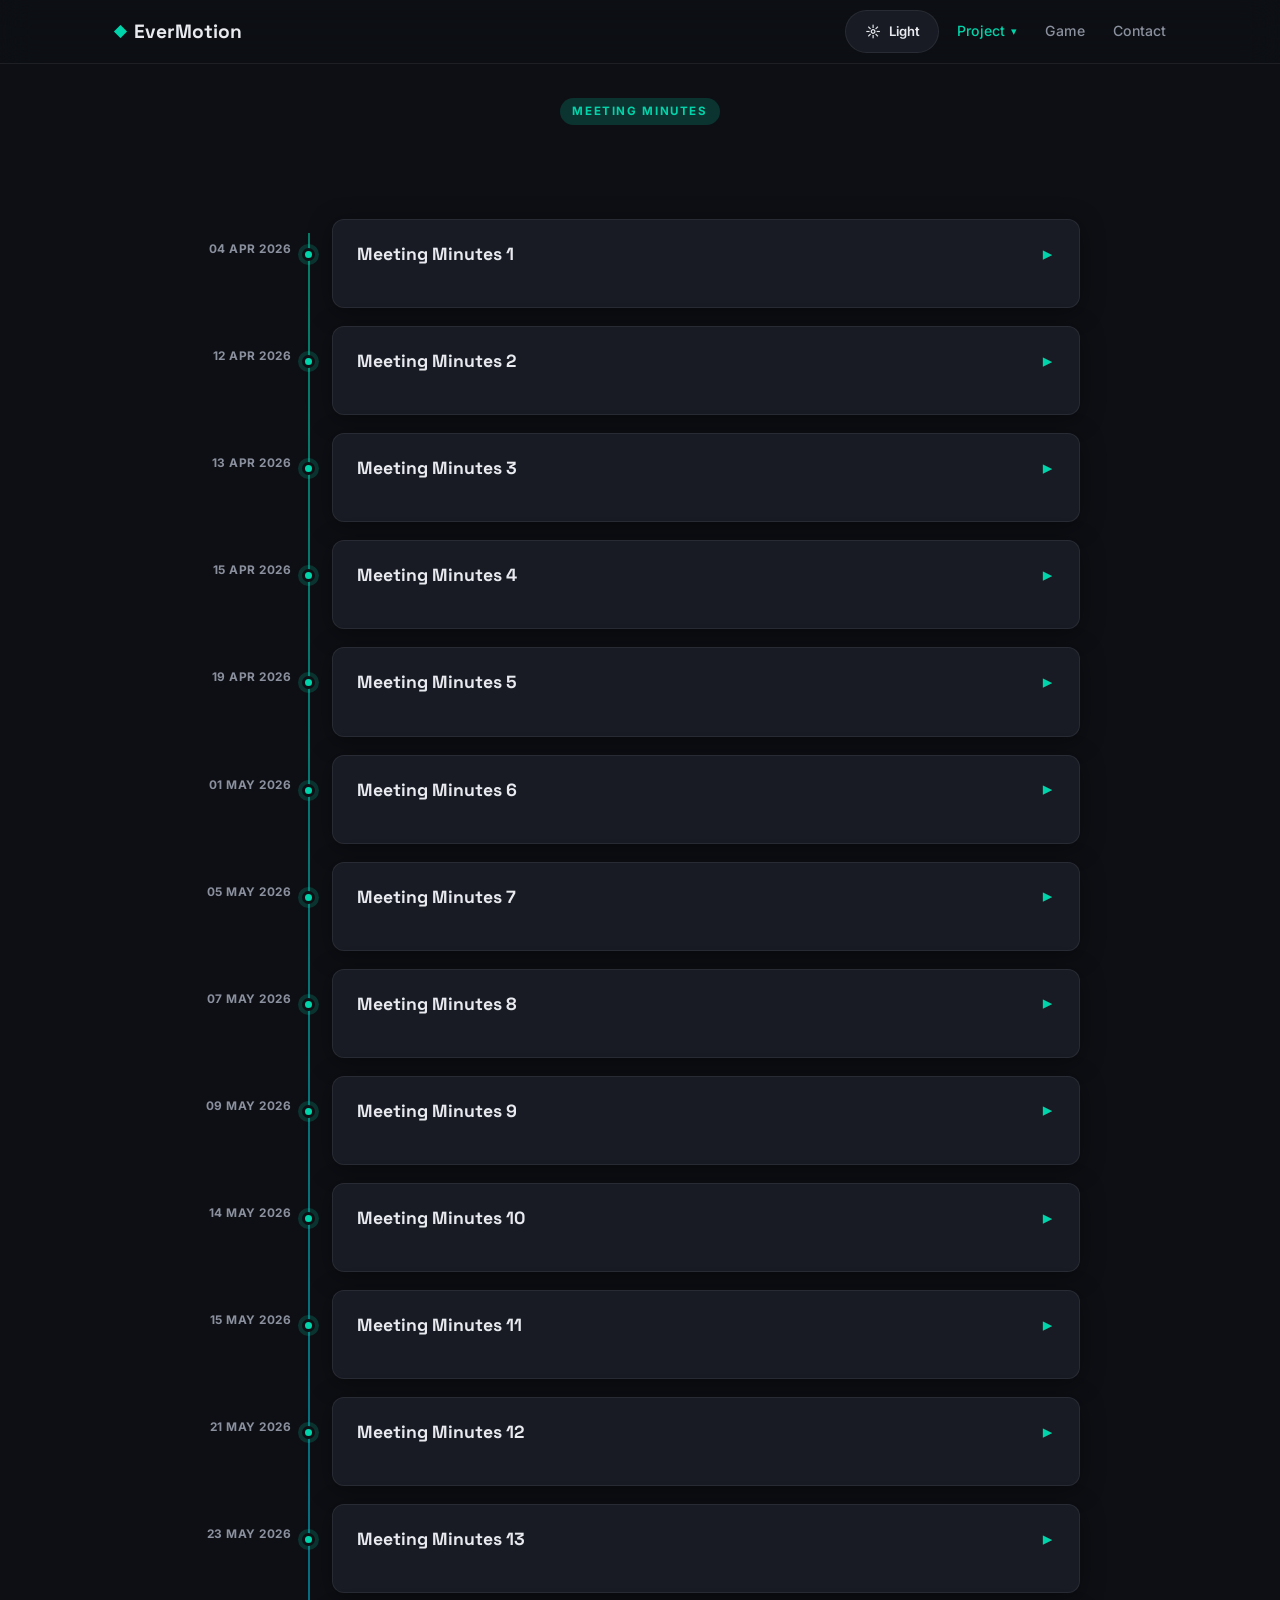
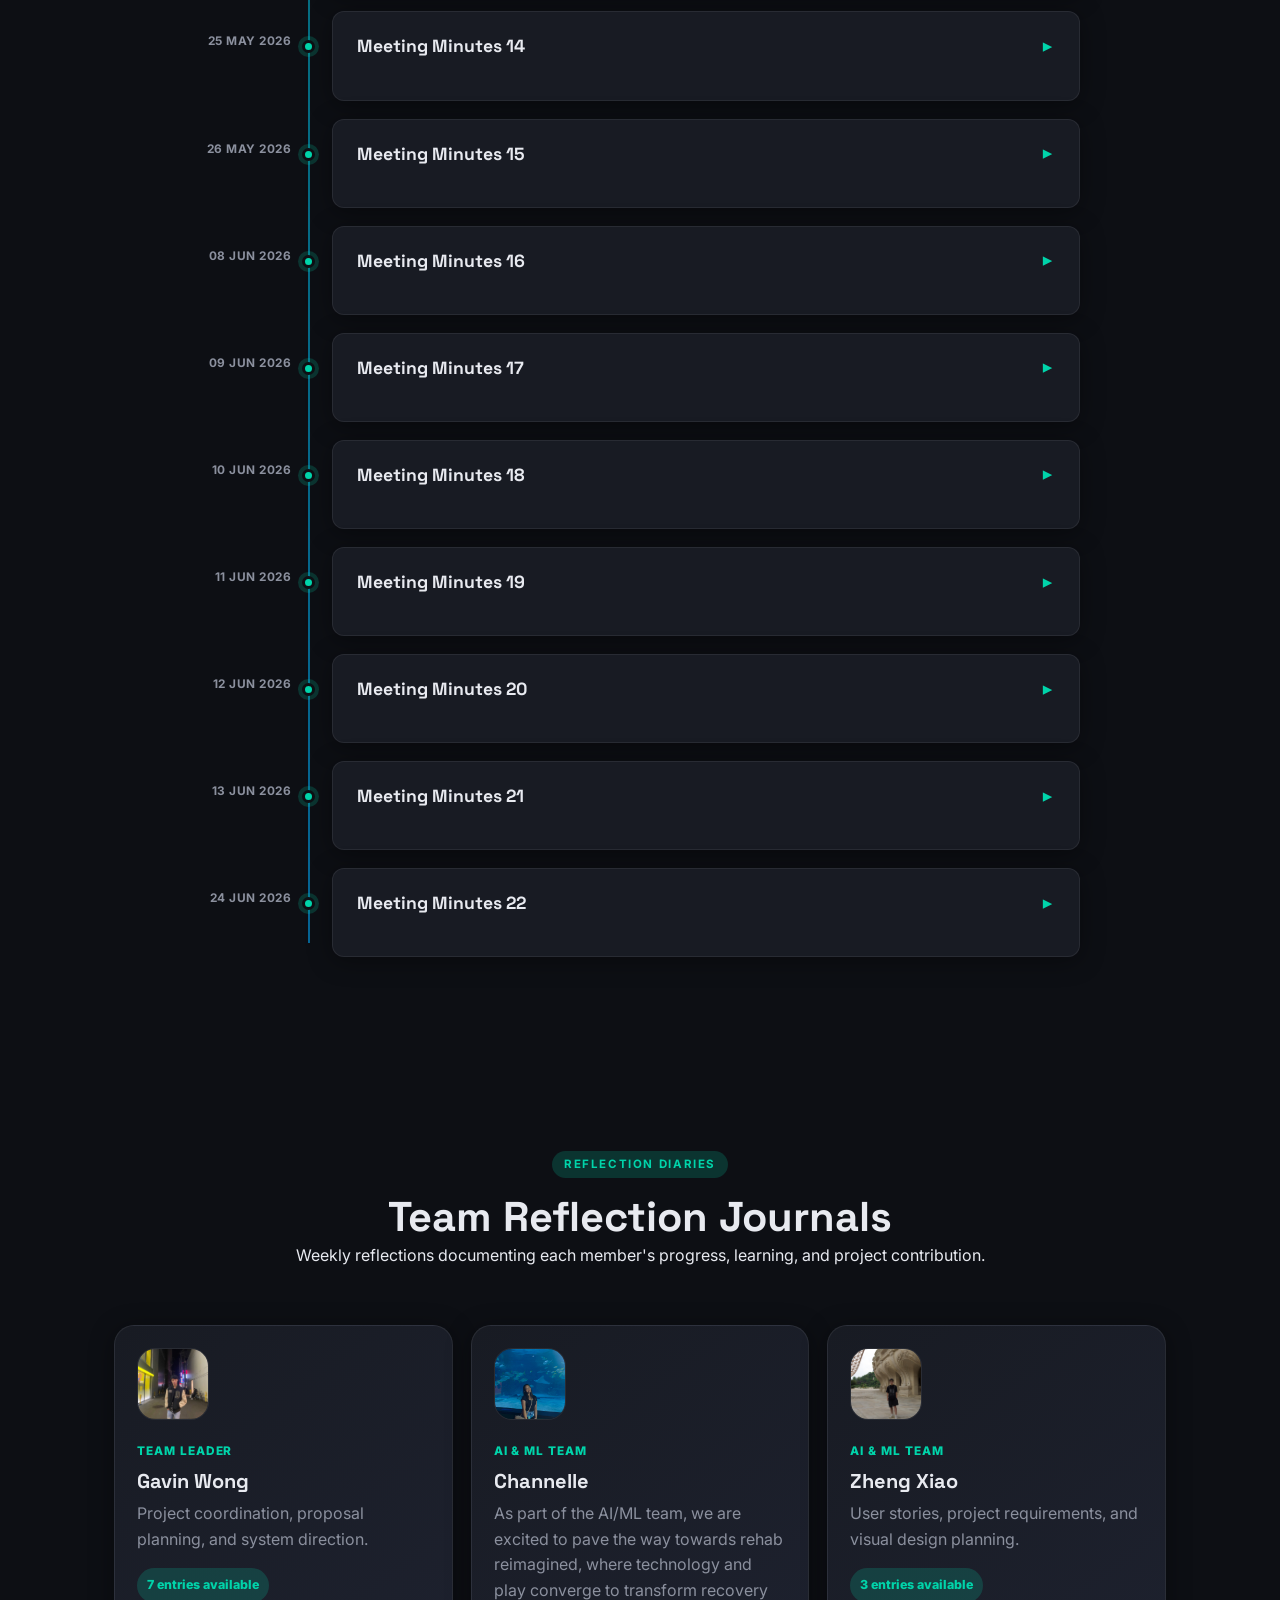
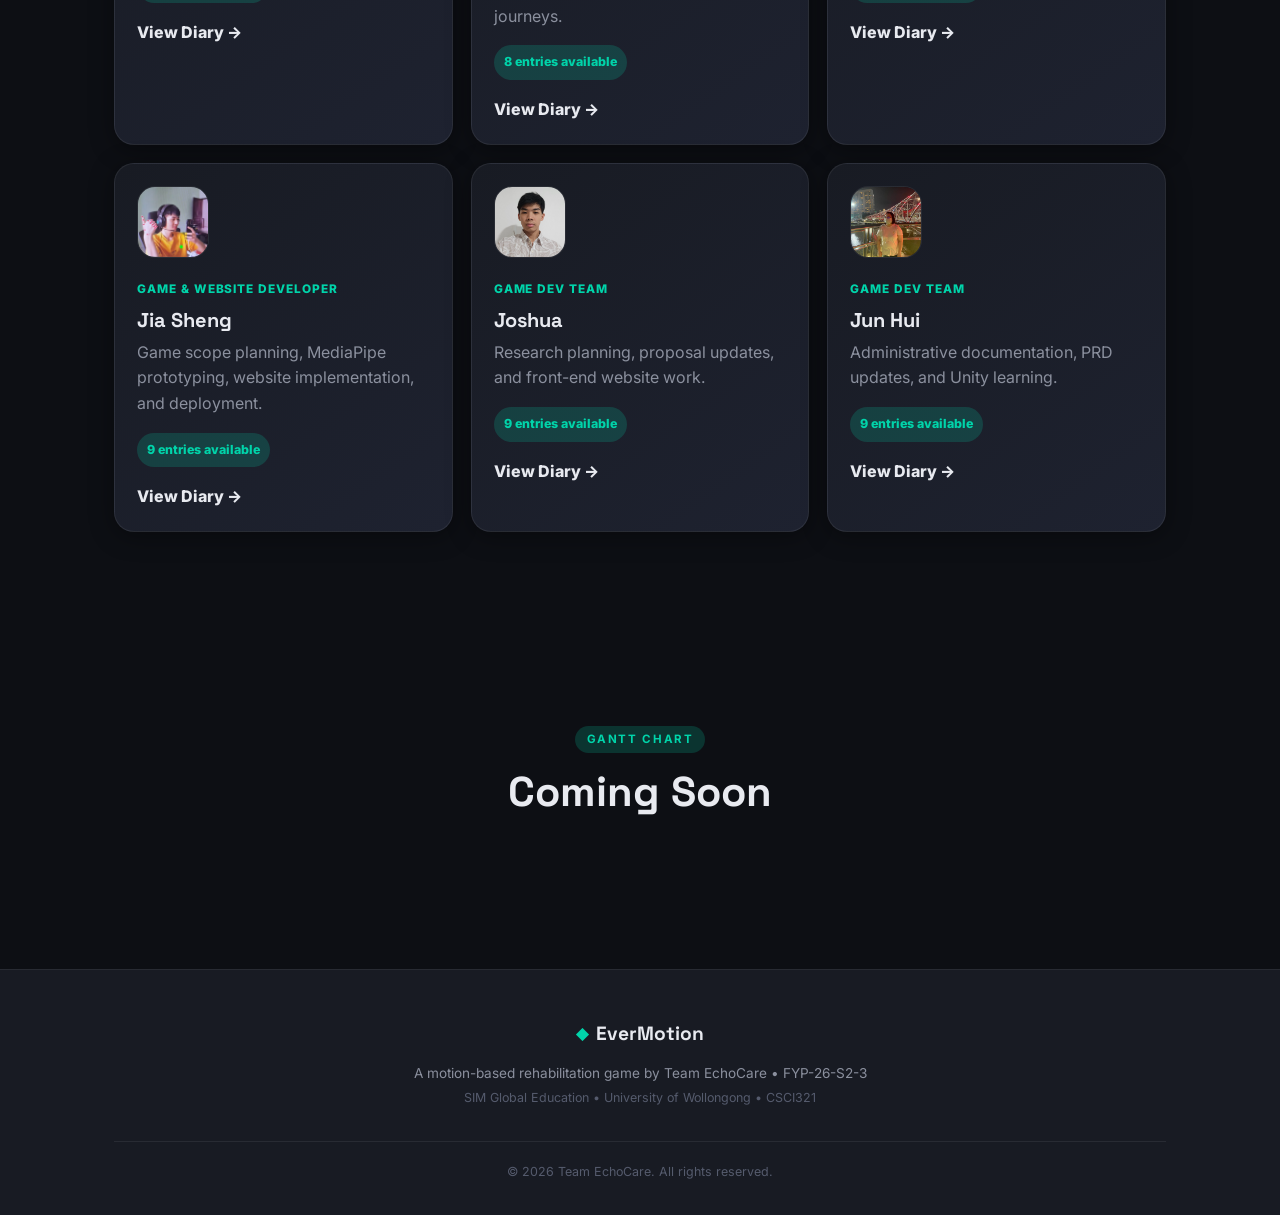
==== commit 4956f5ef: "Update of meeting min" ====
--- a/FYP-ProjectWebsite/document.html
+++ b/FYP-ProjectWebsite/document.html
@@ -450,10 +450,10 @@
               <b>Meeting Objectives: </b>
                 <p>Continue discussing the development of game</p>
                 <b>Agenda: </b>
-                <p>Developing of game </p>
-                <b>Action Items: </b>
-                <p>-</p>
-                <b>Date and time of next meeting: </b> TBC
+                <p>Development of game </p>
+                <b>Action Items: Continue working on the game development</b>
+                <p>-</p>
+                <b>Date and time of next meeting: </b> 05 July 2026, 11am
                 </div>
               </div>              
     </section>
--- a/FYP-ProjectWebsite/css/styles.css
+++ b/FYP-ProjectWebsite/css/styles.css
@@ -1472,7 +1472,7 @@
 .meeting-content .session:nth-child(19)::after { content: "11 Jun 2026"; }
 .meeting-content .session:nth-child(20)::after { content: "12 Jun 2026"; }
 .meeting-content .session:nth-child(21)::after { content: "13 Jun 2026"; }
-.meeting-content .session:nth-child(21)::after { content: "24 Jun 2026"; }
+.meeting-content .session:nth-child(22)::after { content: "24 Jun 2026"; }
 
 .session h3{
   display: flex;
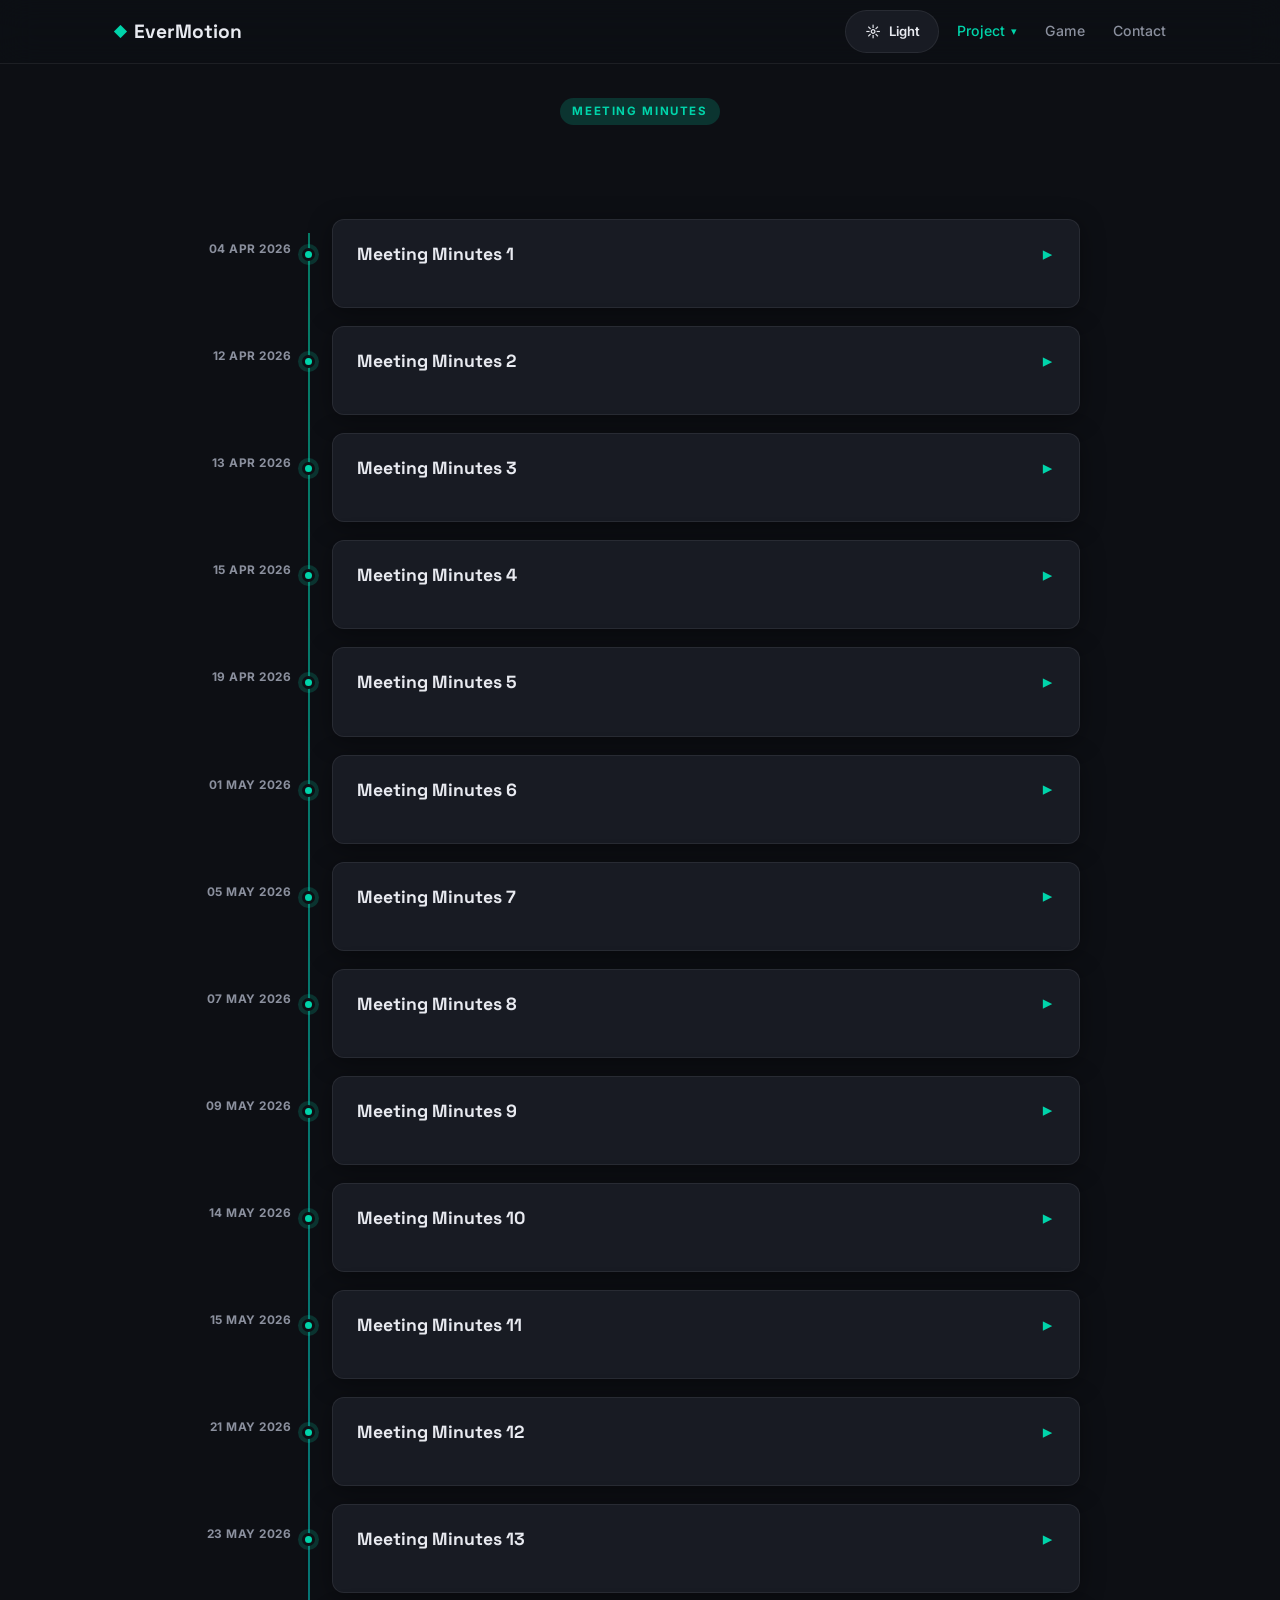
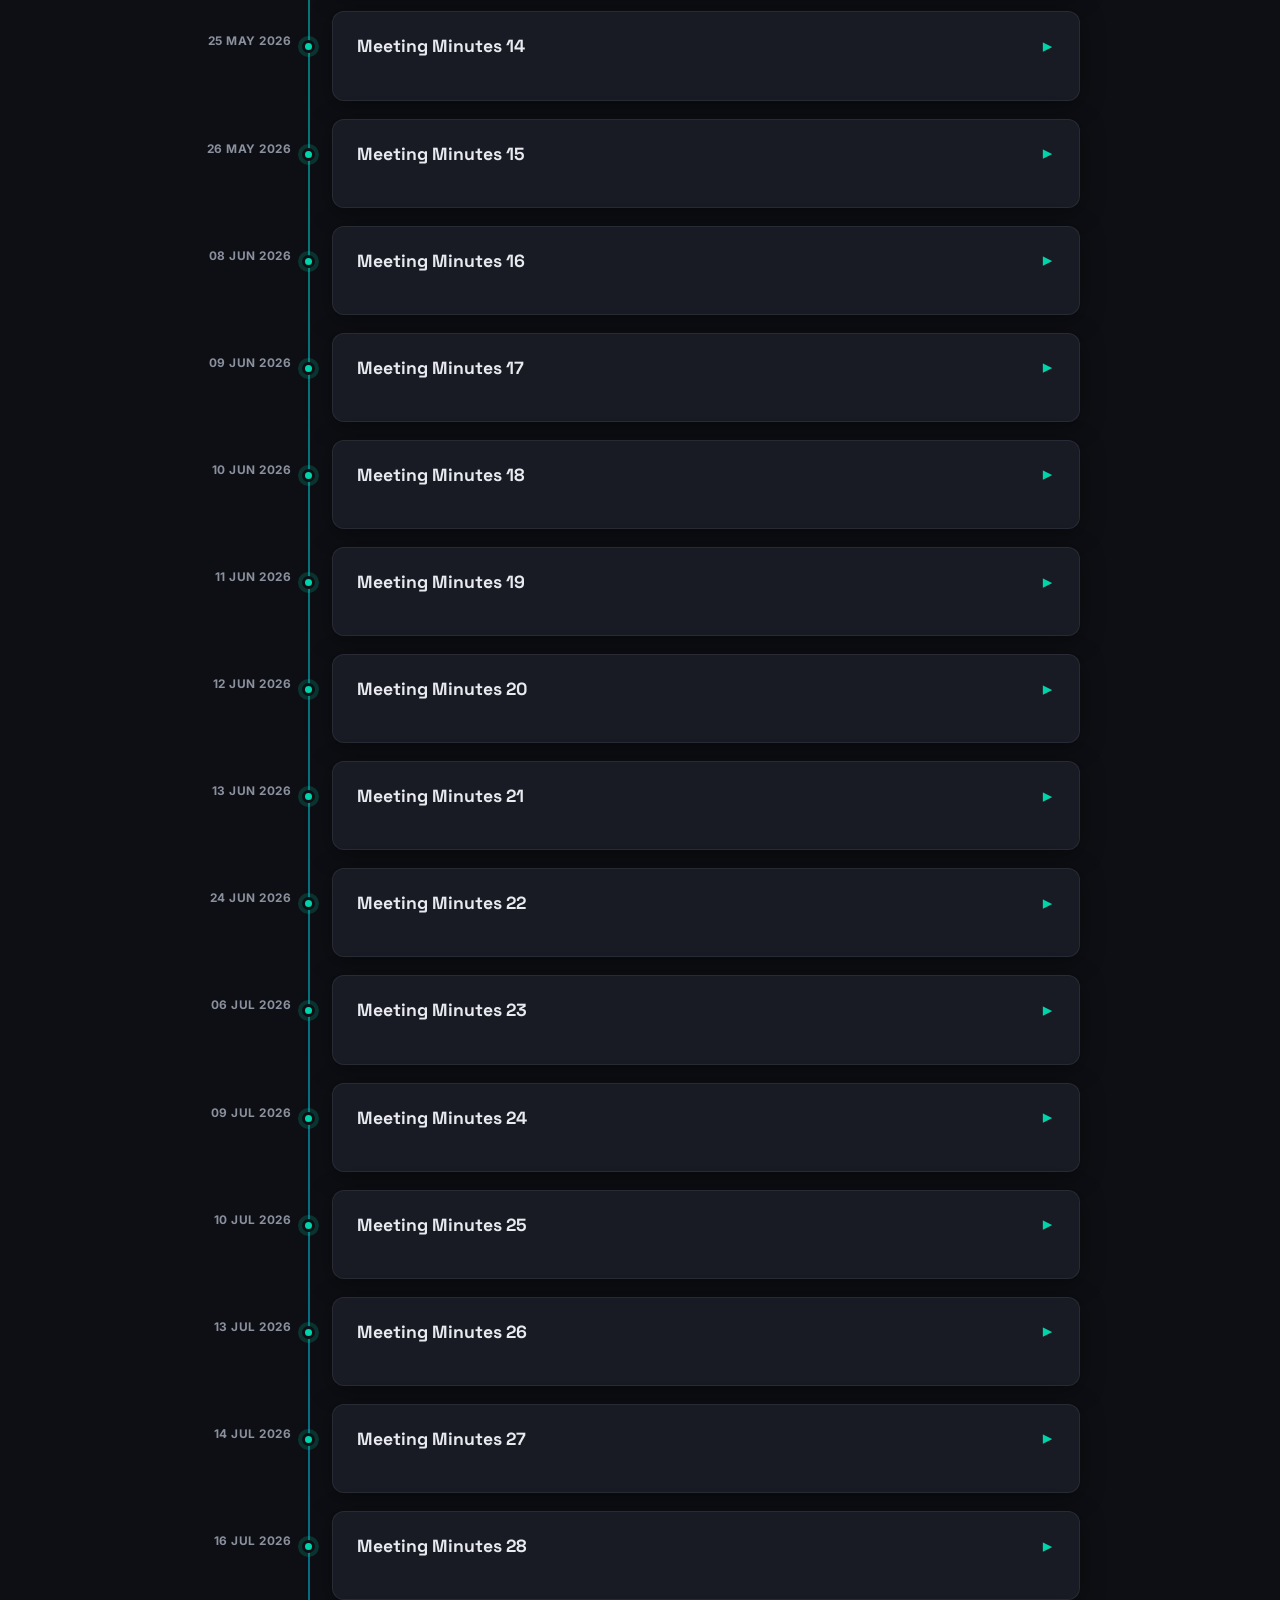
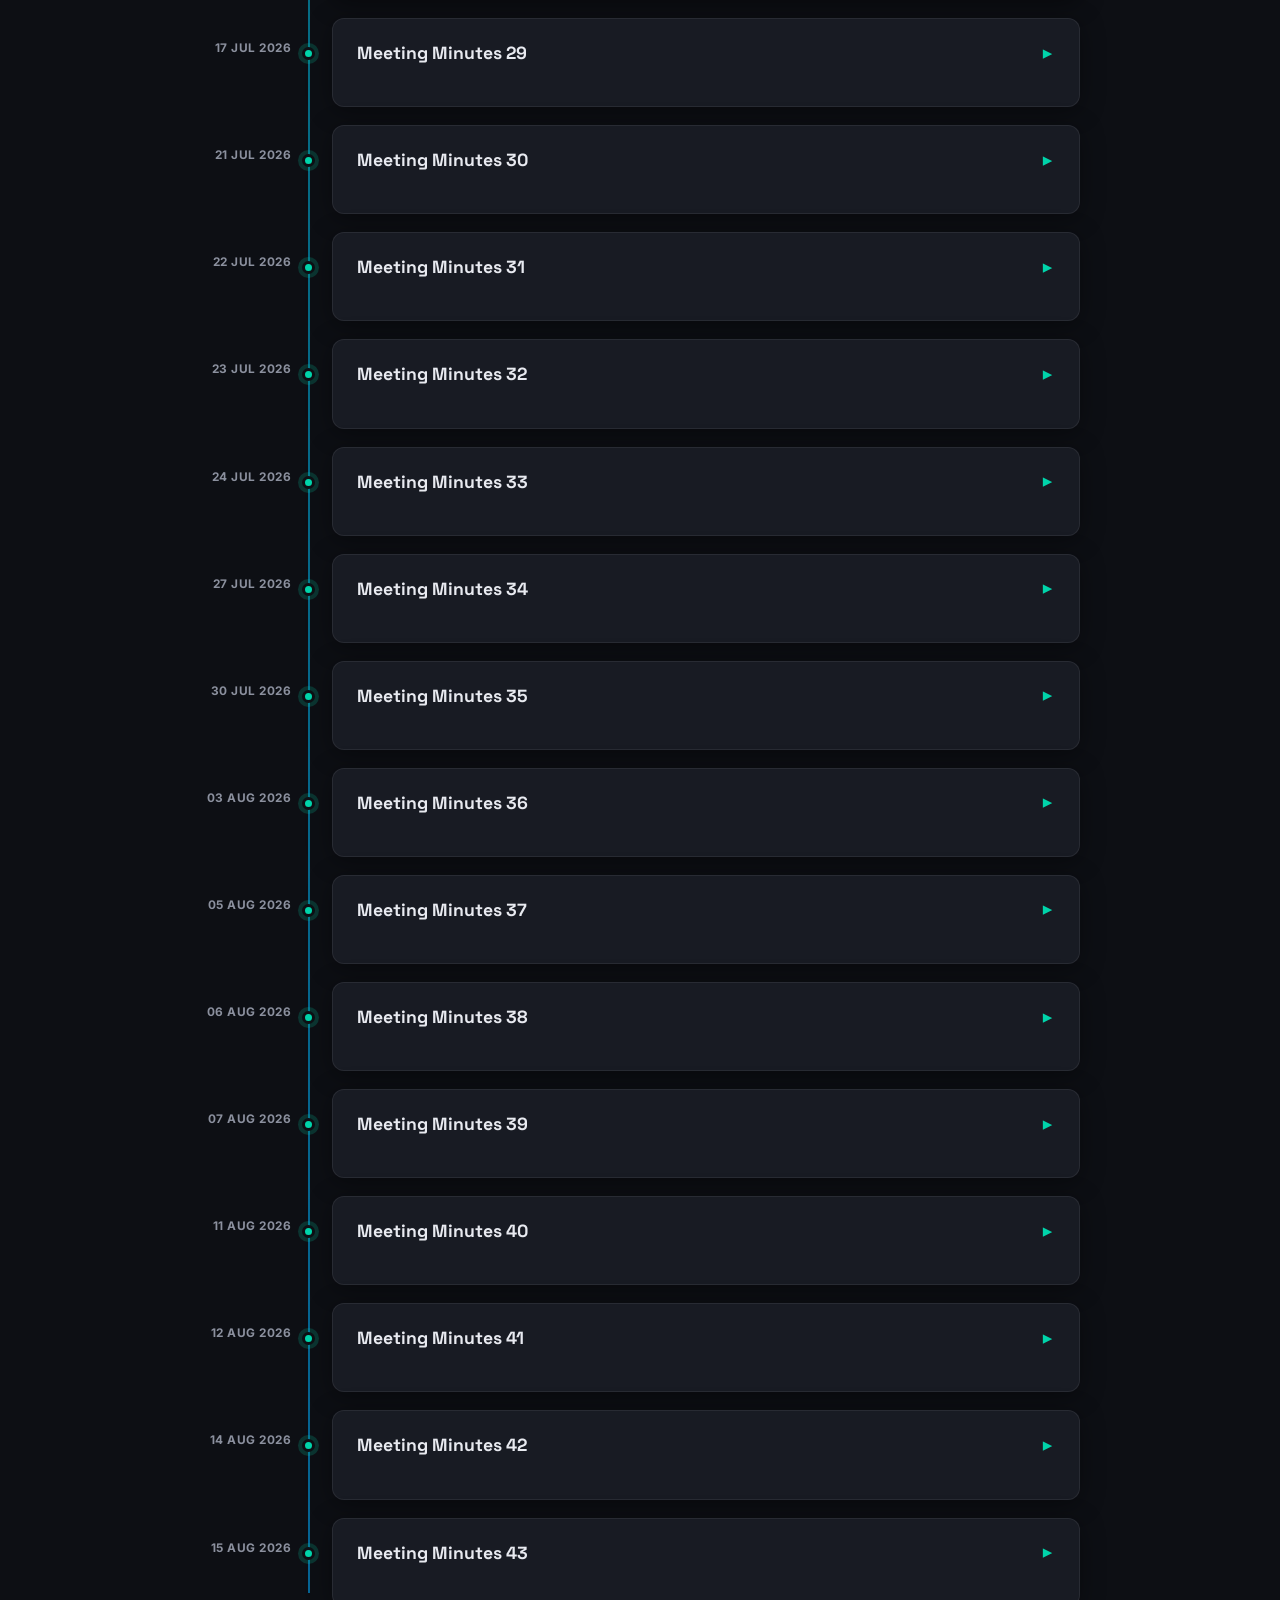
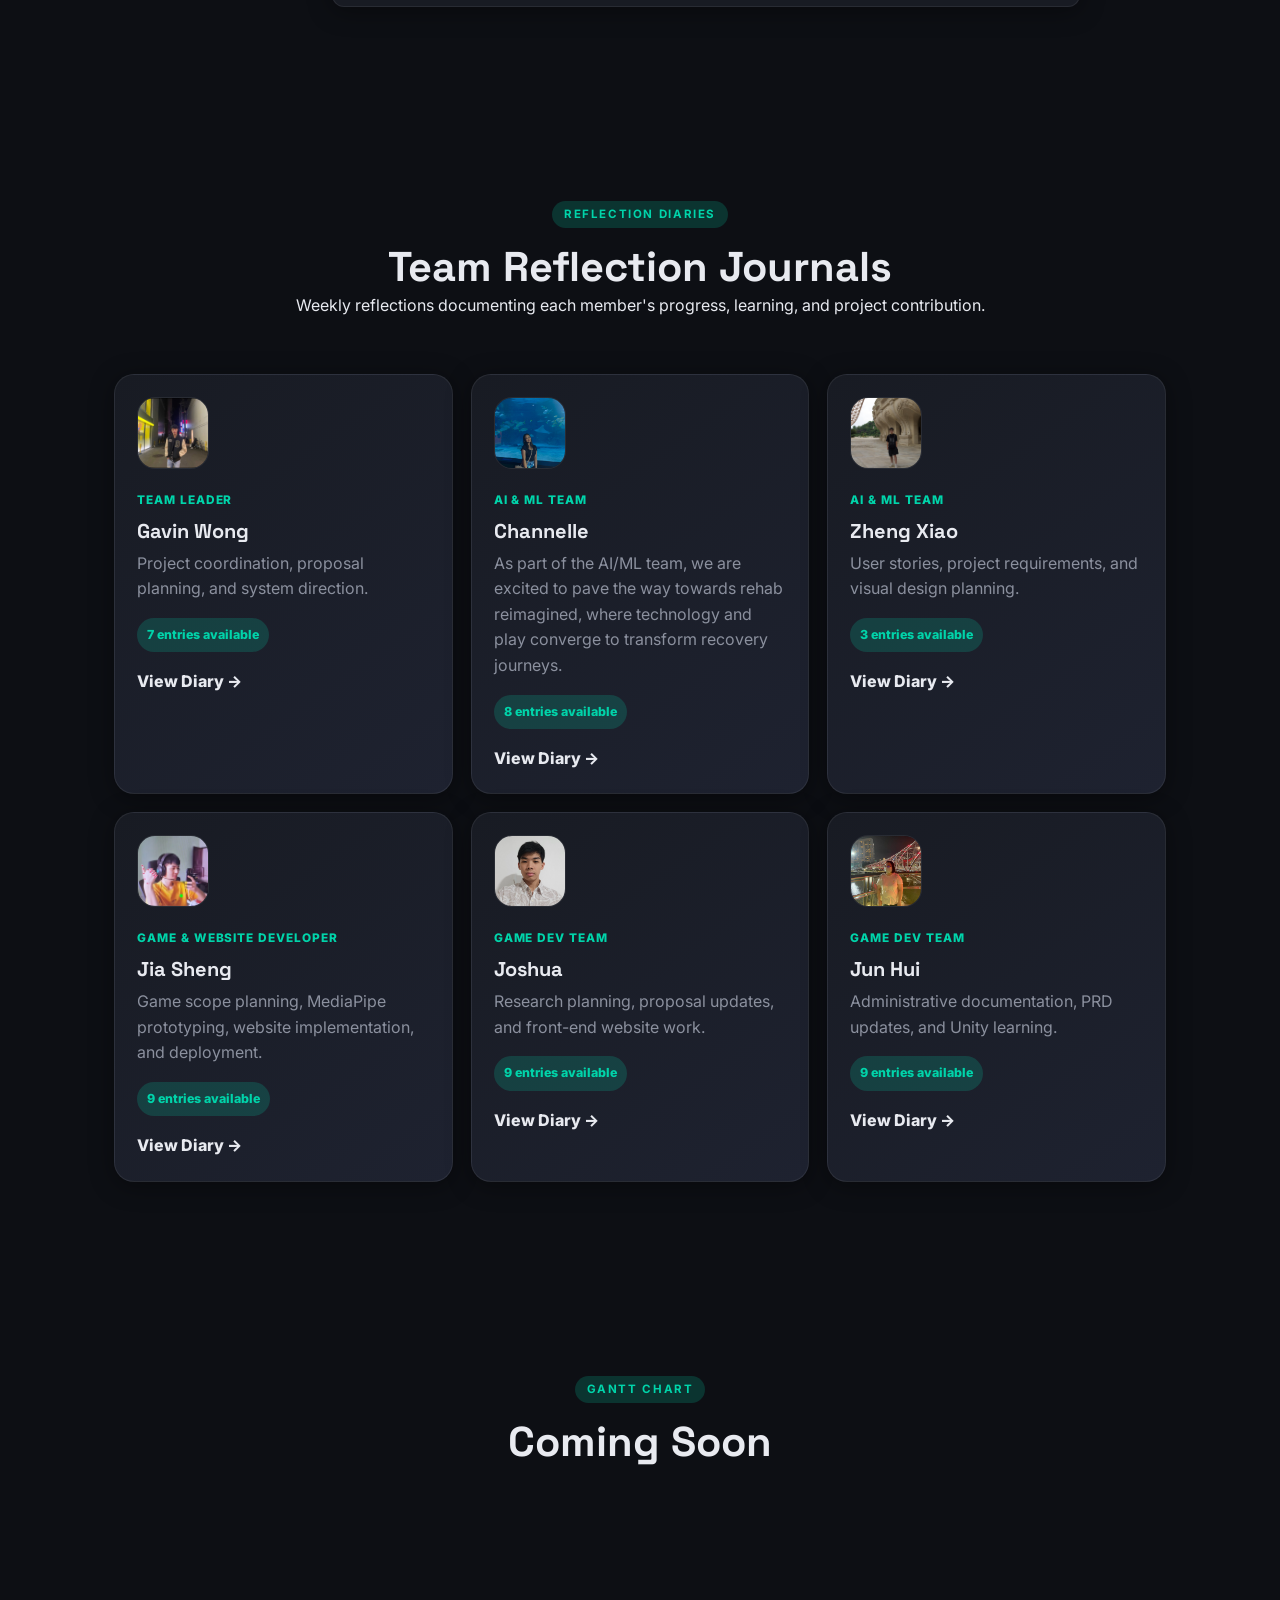
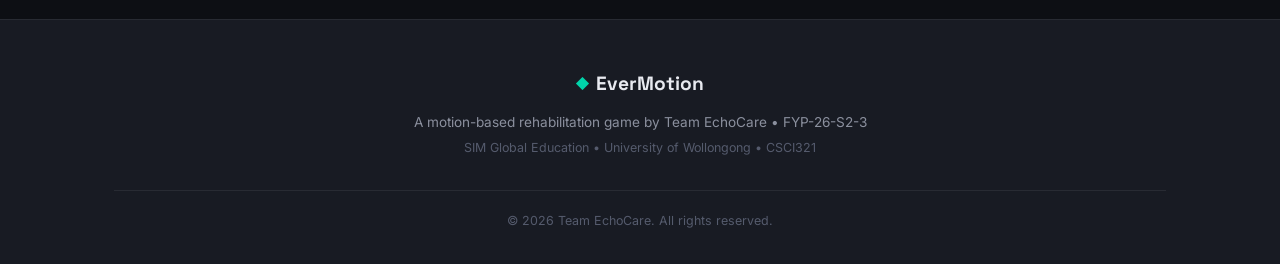
==== commit d2c8e4c6: "Update Meeting Minutes to 15 Aug" ====
--- a/FYP-ProjectWebsite/document.html
+++ b/FYP-ProjectWebsite/document.html
@@ -455,7 +455,364 @@
                 <p>-</p>
                 <b>Date and time of next meeting: </b> 05 July 2026, 11am
                 </div>
-              </div>              
+              </div>   
+                            <div class="session">
+                <h3>Meeting Minutes 23<button class="session-toggle collapsed" data-target="session23-content">&#9660;</button></h3>
+                <div class="session-content collapsed" id="session23-content">
+                    <b>Date: </b>06 July 2026<br>
+                    <b>Time: </b>11am - 5.45pm<br>                    
+                    <b>Attendees: </b>Gavin, Jia Sheng, Joshua & Jun Hui<br>
+              <b>Meeting Objectives: </b>
+                <p>Continue discussing the development of game</p>
+                <b>Agenda: </b>
+                <p>Update progress of the tasks done and give suggestions if required for improvements</p>
+                <p>Fix Mediapipe bugs</p>
+                <b>Action Items:</b>
+                <p>Mini Game - Core Stability Protocol (Jason)</p>
+                <p>Mini Game - Beam Alignment Sequence (Jun Hui) </p>
+                <p>Player profile management & Database </p>
+                <p>Hand Calibration (Gavin)</p>
+                <b>Date and time of next meeting: </b> 05 July 2026, 11am
+              </div>
+              </div>
+                <div class="session">
+                <h3>Meeting Minutes 24<button class="session-toggle collapsed" data-target="session24-content">&#9660;</button></h3>
+                <div class="session-content collapsed" id="session24-content">
+                    <b>Date: </b>09 July 2026<br>
+                    <b>Time: </b>12.30pm - 5.45pm<br>                    
+                    <b>Attendees: </b>Gavin, Jia Sheng, Joshua & Jun Hui<br>
+              <b>Meeting Objectives: </b>
+                <p>Continue discussing the development of game</p>
+                <b>Agenda: </b>
+                <p>Update progress of the tasks done and give suggestions if required for improvements </p>
+                <p>Discuss on the hand calibration part</p>
+                <b>Action Items:</b>
+                <p>-</p>
+                <b>Date and time of next meeting: </b> 10 July 2026, 11am
+                </div>
+                </div>
+                <div class="session">
+                <h3>Meeting Minutes 25<button class="session-toggle collapsed" data-target="session25-content">&#9660;</button></h3>
+                <div class="session-content collapsed" id="session25-content">
+                    <b>Date: </b>10 July 2026<br>
+                    <b>Time: </b>1pm - 5.45pm<br>                    
+                    <b>Attendees: </b>Gavin, Jia Sheng, Joshua & Jun Hui<br>
+              <b>Meeting Objectives: </b>
+                <p>Continue discussing the development of game</p>
+                <b>Agenda: </b>
+                <p>Continue the development of the game</p>
+                <b>Action Items:</b>
+                <p>-</p>
+                <b>Date and time of next meeting: </b> 13 July 2026, 11am
+                </div>
+              </div>
+              <div class="session">
+                <h3>Meeting Minutes 26<button class="session-toggle collapsed" data-target="session26-content">&#9660;</button></h3>
+                <div class="session-content collapsed" id="session26-content">
+                    <b>Date: </b>13 July 2026<br>
+                    <b>Time: </b>11am - 6pm<br>                    
+                    <b>Attendees: </b>Gavin, Jia Sheng, Joshua & Jun Hui<br>
+              <b>Meeting Objectives: </b>
+                <p>Continue discussing the development of game</p>
+                <b>Agenda: </b>
+                <p>Continue the development of the game</p>
+                <b>Action Items:</b>
+                <p>-</p>
+                <b>Date and time of next meeting: </b> 14 July 2026, 11am
+                </div>
+              </div>
+                <div class="session">
+                <h3>Meeting Minutes 27<button class="session-toggle collapsed" data-target="session27-content">&#9660;</button></h3>
+                <div class="session-content collapsed" id="session27-content">
+                    <b>Date: </b>14 July 2026<br>
+                    <b>Time: </b>12pm - 6pm<br>                    
+                    <b>Attendees: </b>Gavin, Jia Sheng, Joshua & Jun Hui<br>
+              <b>Meeting Objectives: </b>
+                <p>Discuss on the development of the game</p>
+                <b>Agenda: </b>
+                <p>Continue the development of the game</p>
+                <p>Reorganize Unity Cloud</p>
+                <b>Action Items:</b>
+                <p>BGM & SFX for all games</p>
+                <p>Tutorial</p>
+                <b>Date and time of next meeting: </b> 16 July 2026, 11am
+                </div>
+              </div>
+              <div class="session">
+                <h3>Meeting Minutes 28<button class="session-toggle collapsed" data-target="session28-content">&#9660;</button></h3>
+                <div class="session-content collapsed" id="session28-content">
+                    <b>Date: </b>16 July 2026<br>
+                    <b>Time: </b>12pm - 6pm<br>
+                    <b>Attendees: </b>Gavin, Jia Sheng, Joshua & Jun Hui<br>
+              <b>Meeting Objectives: </b>
+                <p>Discuss on the development of the game</p>
+                <b>Agenda: </b>
+                <p>Continue the development of the game</p>
+                <p>Reorganize Unity Cloud</p>
+                <b>Action Items:</b>
+                <p>BGM & SFX for all games</p>
+                <p>Tutorial</p>
+                <b>Date and time of next meeting: </b> 17 July 2026, 11am
+                </div>
+              </div>
+              <div class="session">
+                <h3>Meeting Minutes 29<button class="session-toggle collapsed" data-target="session29-content">&#9660;</button></h3>
+                <div class="session-content collapsed" id="session29-content">
+                    <b>Date: </b>17 July 2026<br>
+                    <b>Time: </b>12pm - 5.30pm<br>
+                    <b>Attendees: </b>Gavin, Jia Sheng, Joshua & Jun Hui<br>
+              <b>Meeting Objectives: </b>
+                <p>Discuss on the development of the game</p>
+                <b>Agenda: </b>
+                <p>Continue the development of the game</p>
+                <p>Reorganize Unity Cloud</p>
+                <b>Action Items:</b>
+                <p>BGM & SFX for all games</p>
+                <p>Tutorial</p>
+                <b>Date and time of next meeting: </b> 22 July 2026, 11am
+                </div>
+              </div>
+              <div class="session">
+                <h3>Meeting Minutes 30<button class="session-toggle collapsed" data-target="session30-content">&#9660;</button></h3>
+                <div class="session-content collapsed" id="session30-content">
+                    <b>Date: </b>21 July 2026<br>
+                    <b>Time: </b>12.15pm - 5.30pm<br>
+                    <b>Attendees: </b>Gavin, Jia Sheng, Joshua & Jun Hui<br>
+              <b>Meeting Objectives: </b>
+                <p>Discuss on the development of the game</p>
+                <b>Agenda: </b>
+                <p>Continue the development of the game</p>
+                <b>Action Items:</b>
+                <p>BGM & SFX for all games</p>
+                <p>Tutorial</p>
+                <b>Date and time of next meeting: </b> 22 July 2026, 11am
+                </div>
+              </div>
+              <div class="session">
+                <h3>Meeting Minutes 31<button class="session-toggle collapsed" data-target="session31-content">&#9660;</button></h3>
+                <div class="session-content collapsed" id="session31-content">
+                    <b>Date: </b>22 July 2026<br>
+                    <b>Time: </b>12pm - 5.30pm<br>
+                    <b>Attendees: </b>Gavin, Jia Sheng, Joshua & Jun Hui<br>
+              <b>Meeting Objectives: </b>
+                <p>Discuss on the development of the game</p>
+                <b>Agenda: </b>
+                <p>Continue the development of the game</p>
+                <p>Discuss on the performance UI</p>
+                <b>Action Items:</b>
+                <p>BGM & SFX for all games</p>
+                <p>Tutorial</p>
+                <b>Date and time of next meeting: </b> 23 July 2026, 11am
+                </div>
+              </div>          
+              <div class="session">
+                <h3>Meeting Minutes 32<button class="session-toggle collapsed" data-target="session32-content">&#9660;</button></h3>
+                <div class="session-content collapsed" id="session32-content">
+                    <b>Date: </b>23 July 2026<br>
+                    <b>Time: </b>12.15pm - 5.30pm<br>
+                    <b>Attendees: </b>Gavin, Jia Sheng, Joshua & Jun Hui<br>
+              <b>Meeting Objectives: </b>
+                <p>Discuss on the development of the game</p>
+                <b>Agenda: </b>
+                <p>Continue the development of the game</p>
+                <b>Action Items:</b>
+                <p>BGM & SFX for all games</p>
+                <p>Tutorial</p>
+                <b>Date and time of next meeting: </b> 24 July 2026, 11am
+                </div>
+              </div>
+              <div class="session">
+                <h3>Meeting Minutes 33<button class="session-toggle collapsed" data-target="session33-content">&#9660;</button></h3>
+                <div class="session-content collapsed" id="session33-content">
+                    <b>Date: </b>24 July 2026<br>
+                    <b>Time: </b>12pm - 5.30pm<br>
+                    <b>Attendees: </b>Gavin, Jia Sheng, Joshua & Jun Hui<br>
+              <b>Meeting Objectives: </b>
+                <p>Discuss on the development of the game</p>
+                <b>Agenda: </b>
+                <p>Continue the development of the game</p>
+                <b>Action Items:</b>
+                <p>BGM & SFX for all games</p>
+                <p>Tutorial</p>
+                <b>Date and time of next meeting: </b> 27 July 2026, 11am
+                </div>
+              </div>
+              <div class="session">
+                <h3>Meeting Minutes 34<button class="session-toggle collapsed" data-target="session34-content">&#9660;</button></h3>
+                <div class="session-content collapsed" id="session34-content">
+                    <b>Date: </b>27 July 2026<br>
+                    <b>Time: </b>12pm - 6pm<br>
+                    <b>Attendees: </b>Gavin, Jia Sheng, Joshua & Jun Hui<br>
+              <b>Meeting Objectives: </b>
+                <p>Discuss on the development of the game</p>
+                <b>Agenda: </b>
+                <p>Continue the development of the game</p>
+                <p>Confirm again for the gameflow for our game</p>
+                <b>Action Items:</b>
+                <p>BGM & SFX for all games</p>
+                <p>Tutorial</p>
+                <b>Date and time of next meeting: </b> 30 July 2026, 11am
+                </div>
+              </div>
+              <div class="session">
+                <h3>Meeting Minutes 35<button class="session-toggle collapsed" data-target="session35-content">&#9660;</button></h3>
+                <div class="session-content collapsed" id="session35-content">
+                    <b>Date: </b>30 July 2026<br>
+                    <b>Time: </b>12pm - 6pm<br>
+                    <b>Attendees: </b>Gavin, Jia Sheng, Joshua & Jun Hui<br>
+              <b>Meeting Objectives: </b>
+                <p>Discuss on the development of the game</p>
+                <b>Agenda: </b>
+                <p>Continue the development of the game</p>
+                <p>Confirm again for the gameflow for our game</p>
+                <b>Action Items:</b>
+                <p>BGM & SFX for all games</p>
+                <p>Tutorial</p>
+                <b>Date and time of next meeting: </b> 30 July 2026, 11am
+                </div>
+              </div> 
+              <div class="session">
+                <h3>Meeting Minutes 36<button class="session-toggle collapsed" data-target="session36-content">&#9660;</button></h3>
+                <div class="session-content collapsed" id="session36-content">
+                    <b>Date: </b>03 Aug 2026<br>
+                    <b>Time: </b>12pm - 5.45pm<br>
+                    <b>Attendees: </b>Gavin, Jia Sheng, Joshua, Zheng Xiao & Jun Hui<br>
+              <b>Meeting Objectives: </b>
+                <p>Discuss on the development of the game</p>
+                <b>Agenda: </b>
+                <p>Continue the development of the game</p>
+                <b>Action Items:</b>
+                <p>BGM & SFX for all games</p>
+                <p>Tutorial</p>
+                <p>Hand Calibration</p>
+                <p>Cutscene Introduction & After each mini game</p>
+                <b>Date and time of next meeting: </b> 04 Aug 2026, 11am
+                </div>
+              </div>
+                <div class="session">
+                <h3>Meeting Minutes 37<button class="session-toggle collapsed" data-target="session37-content">&#9660;</button></h3>
+                <div class="session-content collapsed" id="session37-content">
+                    <b>Date: </b>05 Aug 2026<br>
+                    <b>Time: </b>12pm - 5.45pm<br>
+                    <b>Attendees: </b>Gavin, Jia Sheng, Joshua, Zheng Xiao & Jun Hui<br>
+              <b>Meeting Objectives: </b>
+                <p>Discuss on the development of the game</p>
+                <b>Agenda: </b>
+                <p>Wiring of the scenes for our game</p>
+                <p>Documentation</p>
+                <b>Action Items:</b>
+                <p>Wiring up scenes for our game</p>
+                <p>Documentation</p>
+                <b>Date and time of next meeting: </b> 06 Aug 2026, 11am
+                </div>
+              </div>
+                <div class="session">
+                <h3>Meeting Minutes 38<button class="session-toggle collapsed" data-target="session38-content">&#9660;</button></h3>
+                <div class="session-content collapsed" id="session38-content">
+                    <b>Date: </b>06 Aug 2026<br>
+                    <b>Time: </b>12pm - 5.45pm<br>
+                    <b>Attendees: </b>Gavin, Jia Sheng, Joshua, Zheng Xiao, Channelle & Jun Hui<br>
+              <b>Meeting Objectives: </b>
+                <p>Discuss on the development of the game</p>
+                <b>Agenda: </b>
+                <p>Wiring of the scenes for our game</p>
+                <p>Meeting with Supervisor for progress update</p>
+                <p>Fixing mediapipe pipeline</p>
+                <p>Documentation</p>
+                <b>Action Items:</b>
+                <p>Wiring up scenes for our game</p>
+                <p>Documentation</p>
+                <b>Date and time of next meeting: </b> 07 Aug 2026, 11am
+                </div>
+              </div>
+                <div class="session">
+                <h3>Meeting Minutes 39<button class="session-toggle collapsed" data-target="session39-content">&#9660;</button></h3>
+                <div class="session-content collapsed" id="session39-content">
+                    <b>Date: </b>07 Aug 2026<br>
+                    <b>Time: </b>11am - 5.30pm<br>
+                    <b>Attendees: </b>Gavin, Jia Sheng, Joshua & Jun Hui<br>
+              <b>Meeting Objectives: </b>
+                <p>Discuss on the development of the game</p>
+                <b>Agenda: </b>
+                <p>Continue developing of game</p>
+                <p>Work on UI menu</p>
+                <p>Documentation</p>
+                <b>Action Items:</b>
+                <p>Wiring up scenes for our game</p>
+                <p>Documentation</p>
+                <b>Date and time of next meeting: </b> 11 Aug 2026, 11am
+                </div>
+              </div>
+                <div class="session">
+                <h3>Meeting Minutes 40<button class="session-toggle collapsed" data-target="session40-content">&#9660;</button></h3>
+                <div class="session-content collapsed" id="session40-content">
+                    <b>Date: </b>11 Aug 2026<br>
+                    <b>Time: </b>11am - 7pm<br>
+                    <b>Attendees: </b>Gavin, Jia Sheng, Joshua & Jun Hui<br>
+              <b>Meeting Objectives: </b>
+                <p>Discuss on the development of the game</p>
+                <b>Agenda: </b>
+                <p>Integrating all game scene together</p>
+                <p>Documentation</p>
+                <b>Action Items:</b>
+                <p>Wiring up scenes for our game</p>
+                <p>Documentation</p>
+                <b>Date and time of next meeting: </b> 12 Aug 2026, 11am
+                </div>
+              </div> 
+                <div class="session">
+                <h3>Meeting Minutes 41<button class="session-toggle collapsed" data-target="session41-content">&#9660;</button></h3>
+                <div class="session-content collapsed" id="session41-content">
+                    <b>Date: </b>12 Aug 2026<br>
+                    <b>Time: </b>1pm - 6pm<br>
+                    <b>Attendees: </b>Gavin, Jia Sheng, Joshua & Jun Hui<br>
+              <b>Meeting Objectives: </b>
+                <p>Discuss on the development of the game</p>
+                <b>Agenda: </b>
+                <p>Continue developing of game</p>
+                <p>Work on UI menu</p>
+                <p>Documentation</p>
+                <b>Action Items:</b>
+                <p>Wiring up scenes for our game</p>
+                <p>Documentation</p>
+                <b>Date and time of next meeting: </b> 14 Aug 2026, 11am
+                </div>
+              </div>
+                <div class="session">
+                <h3>Meeting Minutes 42<button class="session-toggle collapsed" data-target="session42-content">&#9660;</button></h3>
+                <div class="session-content collapsed" id="session42-content">
+                    <b>Date: </b>14 Aug 2026<br>
+                    <b>Time: </b>9.30am - 12pm<br>
+                    <b>Attendees: </b>Gavin, Jia Sheng, Joshua & Jun Hui<br>
+              <b>Meeting Objectives: </b>
+                <p>Visit Foo Hai rehabilitation center </p>
+                <b>Agenda: </b>
+                <p>To let elderly to test our game and system functionality</p>
+                <b>Action Items:</b>
+                <p>Documentation for submission</p>
+                <p>Wiring up for game for submission</p>
+                <p>Game</p>
+                <b>Date and time of next meeting: </b> 15 Aug 2026, 1.30pm
+                </div>
+              </div> 
+                <div class="session">
+                <h3>Meeting Minutes 43<button class="session-toggle collapsed" data-target="session43-content">&#9660;</button></h3>
+                <div class="session-content collapsed" id="session43-content">
+                    <b>Date: </b>15 Aug 2026<br>
+                    <b>Time: </b>1.30pm - 9.30pm<br>
+                    <b>Attendees: </b>Gavin, Jia Sheng, Joshua & Jun Hui<br>
+              <b>Meeting Objectives: </b>
+                <p>Finalizing all deliverables for submission</p>
+                <b>Agenda: </b>
+                <p>Finalizing all deliverables for submission</p>
+                <p>Game</p>
+                <b>Date and time of next meeting: </b>-
+                </div>
+              </div>                                
+              </div>
+
+
+              
     </section>
     <!-- Reflective Diaries -->
    <section class="section" id="reflectDiaries">
--- a/FYP-ProjectWebsite/css/styles.css
+++ b/FYP-ProjectWebsite/css/styles.css
@@ -689,7 +689,7 @@
    ============================================================ */
 .tech-grid {
   display: grid;
-  grid-template-columns: repeat(4, 1fr);
+  grid-template-columns: repeat(3, 1fr);
   gap: 20px;
   margin-bottom: 64px;
 }
@@ -1473,6 +1473,27 @@
 .meeting-content .session:nth-child(20)::after { content: "12 Jun 2026"; }
 .meeting-content .session:nth-child(21)::after { content: "13 Jun 2026"; }
 .meeting-content .session:nth-child(22)::after { content: "24 Jun 2026"; }
+.meeting-content .session:nth-child(23)::after { content: "06 Jul 2026"; }
+.meeting-content .session:nth-child(24)::after { content: "09 Jul 2026"; }
+.meeting-content .session:nth-child(25)::after { content: "10 Jul 2026"; }
+.meeting-content .session:nth-child(26)::after { content: "13 Jul 2026"; }
+.meeting-content .session:nth-child(27)::after { content: "14 Jul 2026"; }
+.meeting-content .session:nth-child(28)::after { content: "16 Jul 2026"; }
+.meeting-content .session:nth-child(29)::after { content: "17 Jul 2026"; }
+.meeting-content .session:nth-child(30)::after { content: "21 Jul 2026"; }
+.meeting-content .session:nth-child(31)::after { content: "22 Jul 2026"; }
+.meeting-content .session:nth-child(32)::after { content: "23 Jul 2026"; }
+.meeting-content .session:nth-child(33)::after { content: "24 Jul 2026"; }
+.meeting-content .session:nth-child(34)::after { content: "27 Jul 2026"; }
+.meeting-content .session:nth-child(35)::after { content: "30 Jul 2026"; }
+.meeting-content .session:nth-child(36)::after { content: "03 Aug 2026"; }
+.meeting-content .session:nth-child(37)::after { content: "05 Aug 2026"; }
+.meeting-content .session:nth-child(38)::after { content: "06 Aug 2026"; }
+.meeting-content .session:nth-child(39)::after { content: "07 Aug 2026"; }
+.meeting-content .session:nth-child(40)::after { content: "11 Aug 2026"; }
+.meeting-content .session:nth-child(41)::after { content: "12 Aug 2026"; }
+.meeting-content .session:nth-child(42)::after { content: "14 Aug 2026"; }
+.meeting-content .session:nth-child(43)::after { content: "15 Aug 2026"; }
 
 .session h3{
   display: flex;
@@ -1591,7 +1612,7 @@
   color: var(--accent);
 }
 
-@media (max-wdith: 980px)
+@media (max-width: 980px)
 {
   .meeting-content{
     grid-template-columns: 1fr;
@@ -2348,6 +2369,7 @@
 .carousel-btn-prev { left: -22px; }
 .carousel-btn-next { right: -22px; }
 
+
 .carousel-dots {
   display: flex;
   justify-content: center;
@@ -2374,6 +2396,15 @@
 }
 .carousel-dot:hover:not(.active) { background: var(--text-dim); }
 
+.carousel-img {
+  position: absolute;
+  inset: 0;
+  width: 100%;
+  height: 100%;
+  object-fit: cover;
+  z-index: 0;
+}
+
 @media (max-width: 860px) {
   .video-hero {
     grid-template-columns: 24px minmax(0, 1fr) 24px;
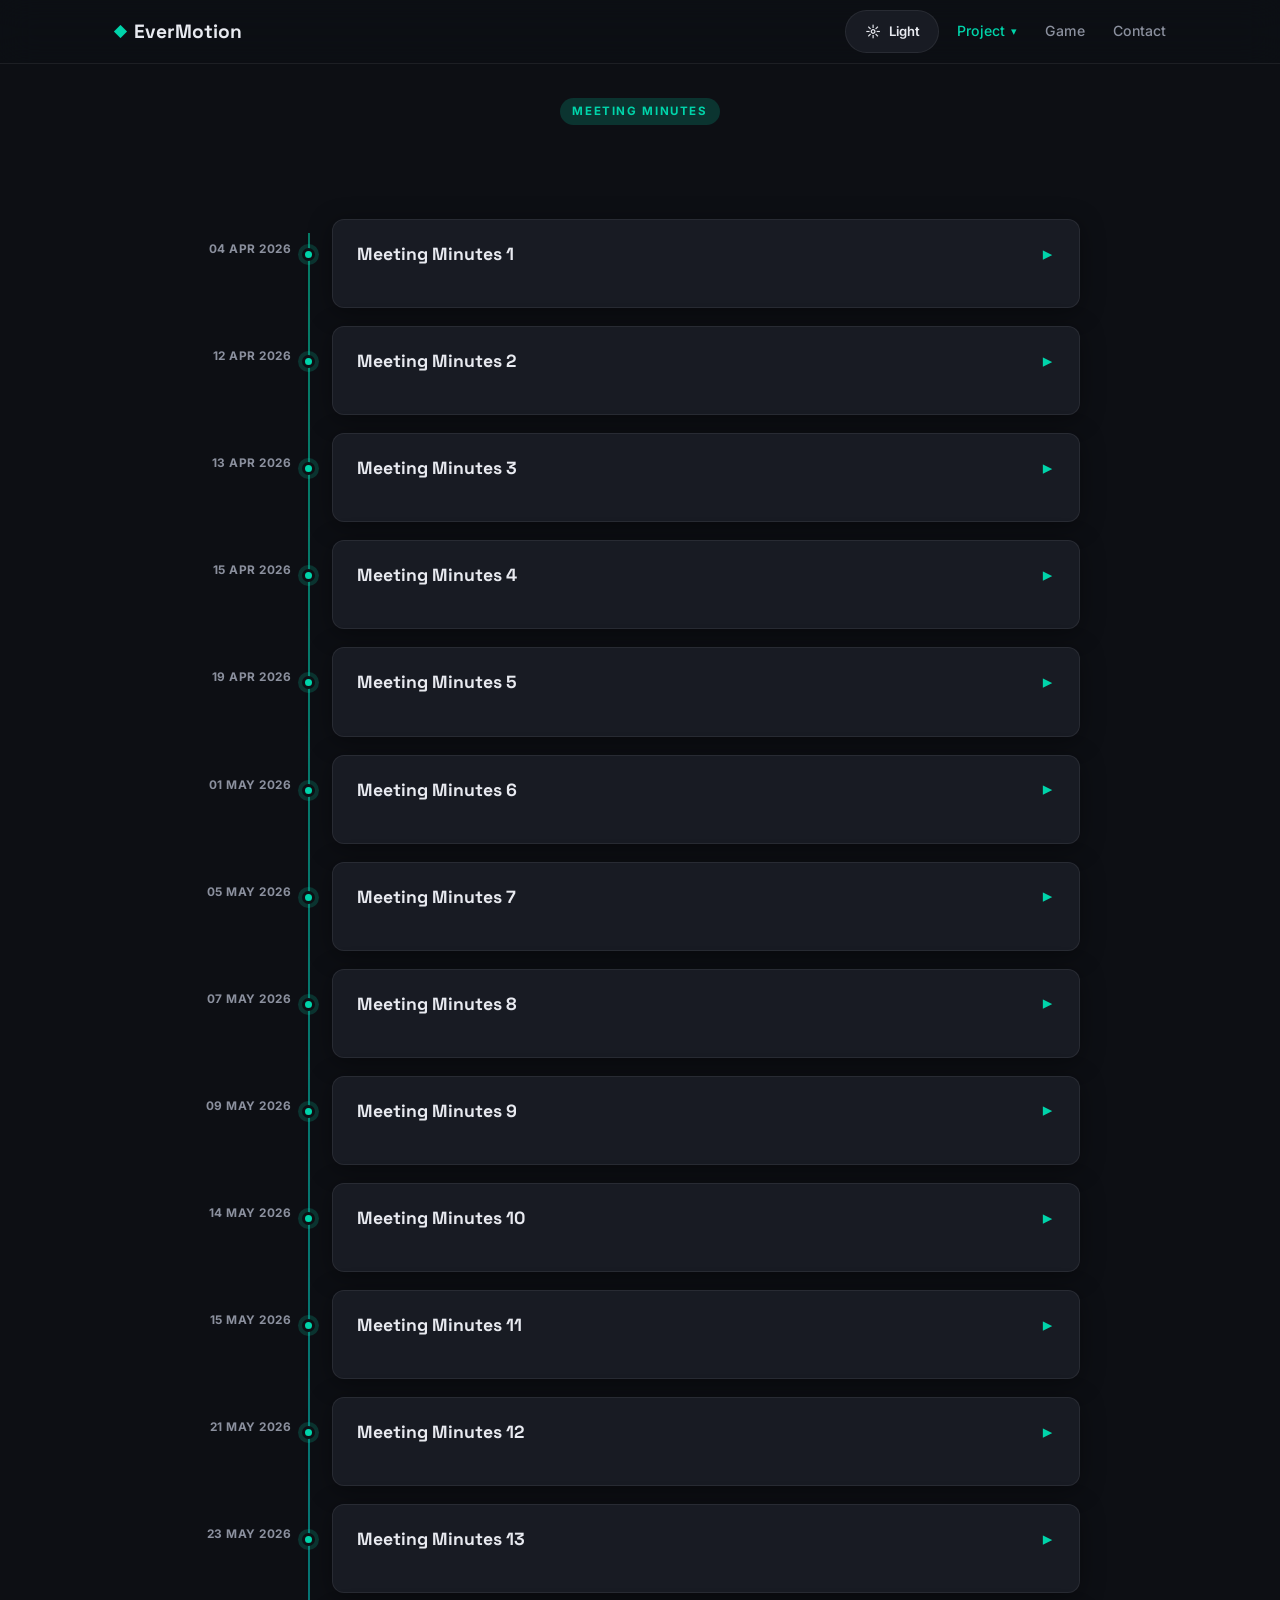
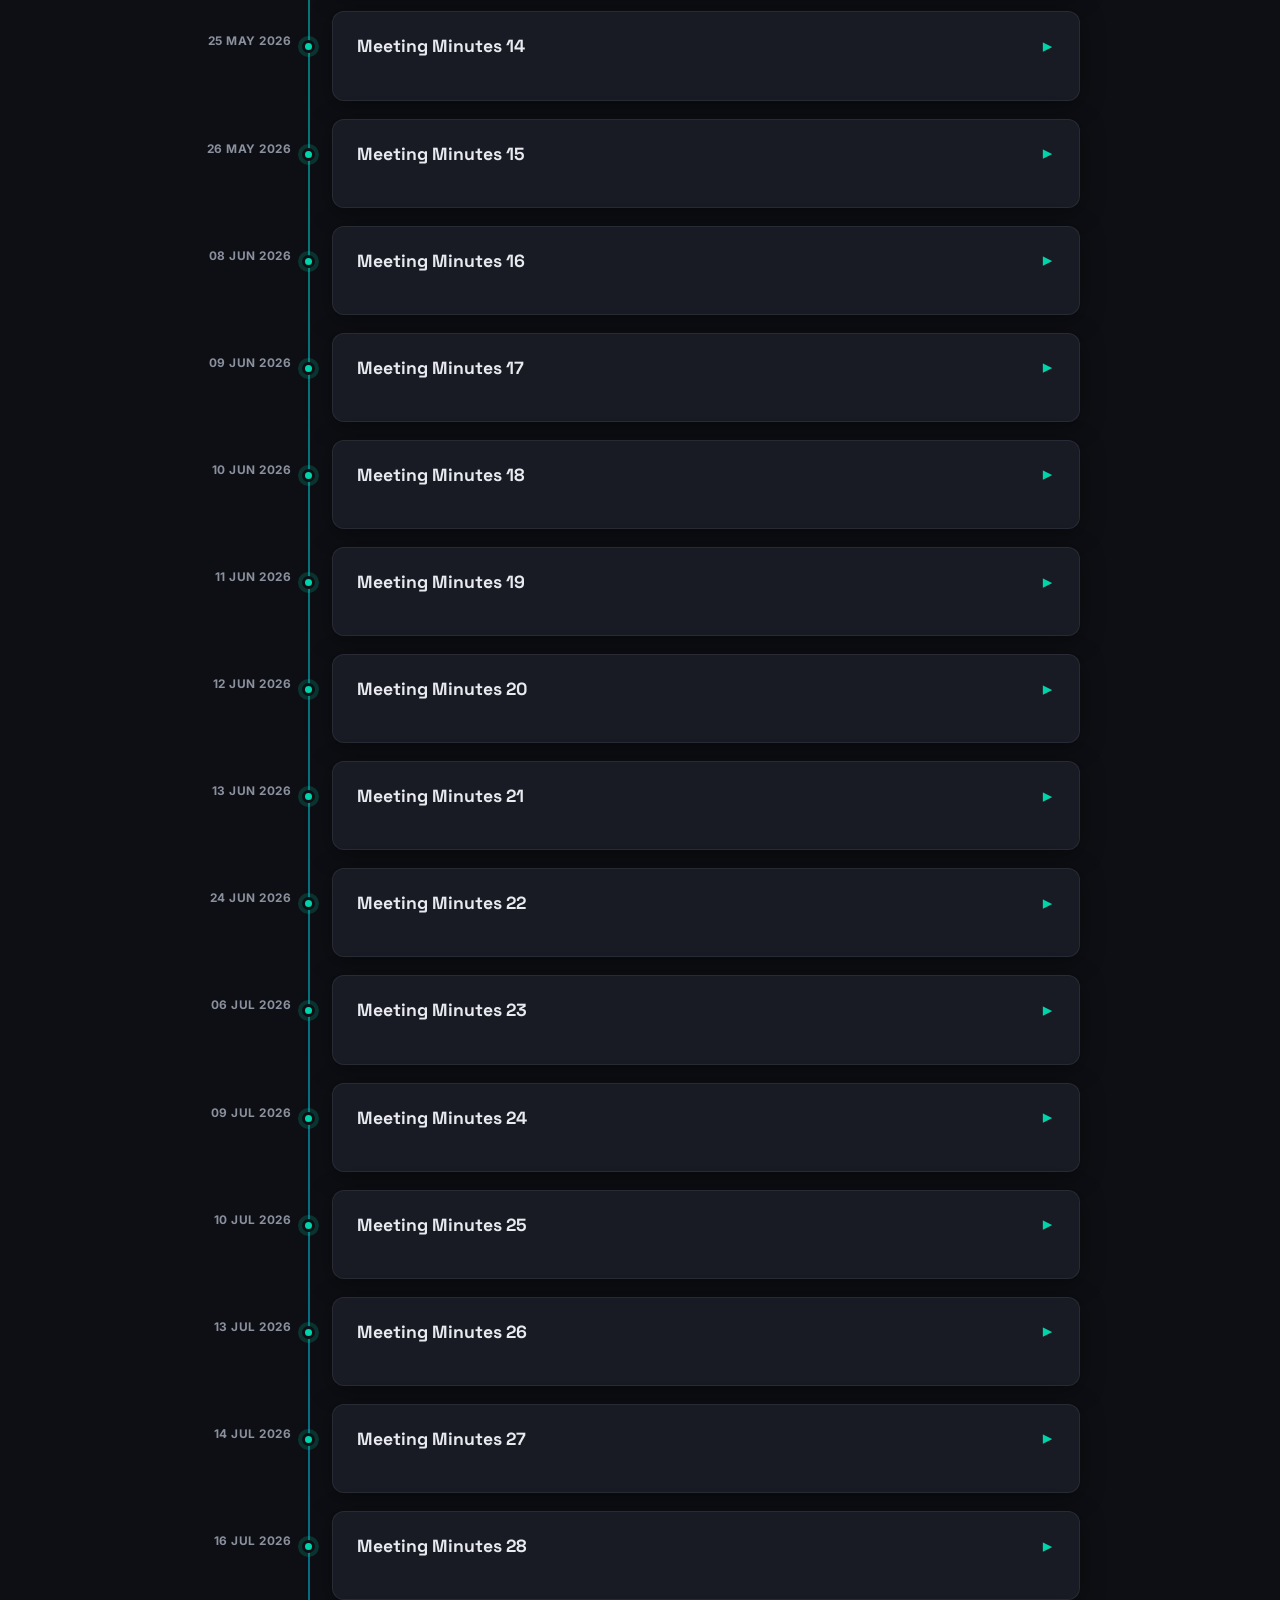
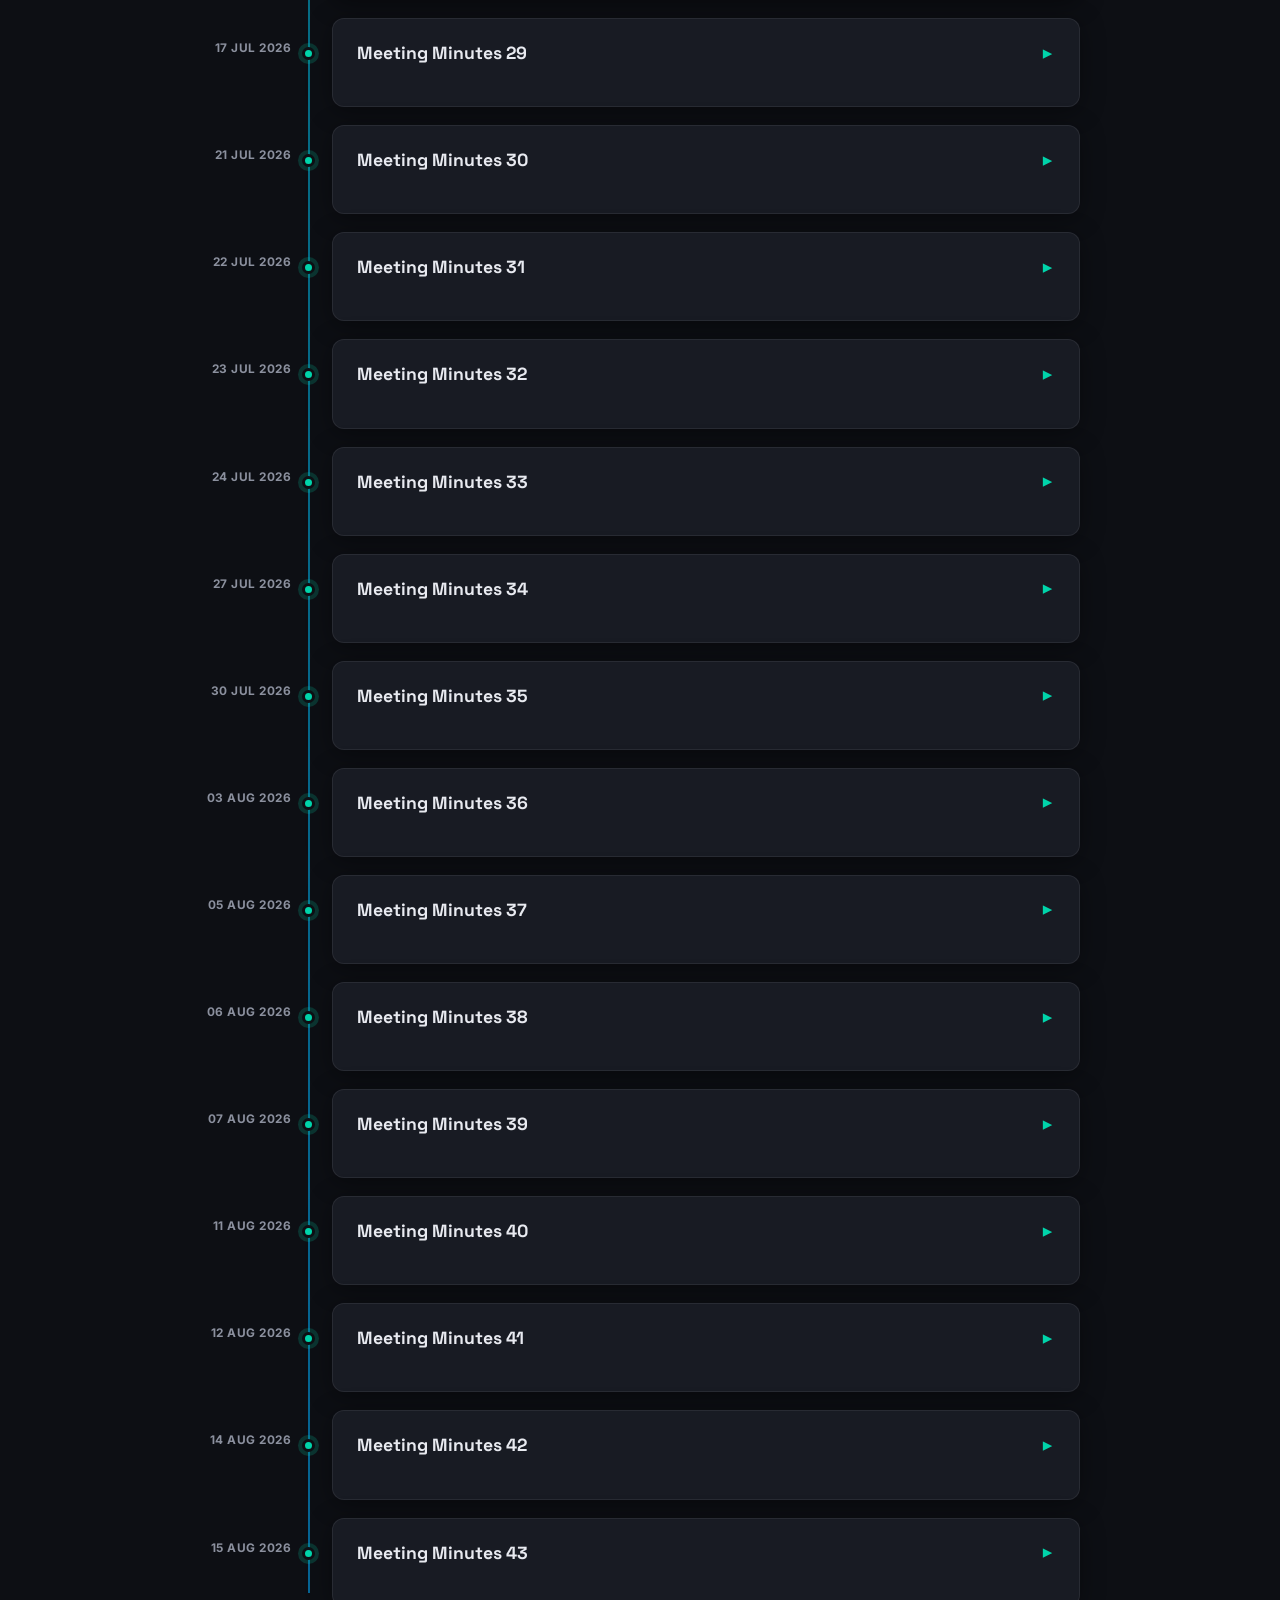
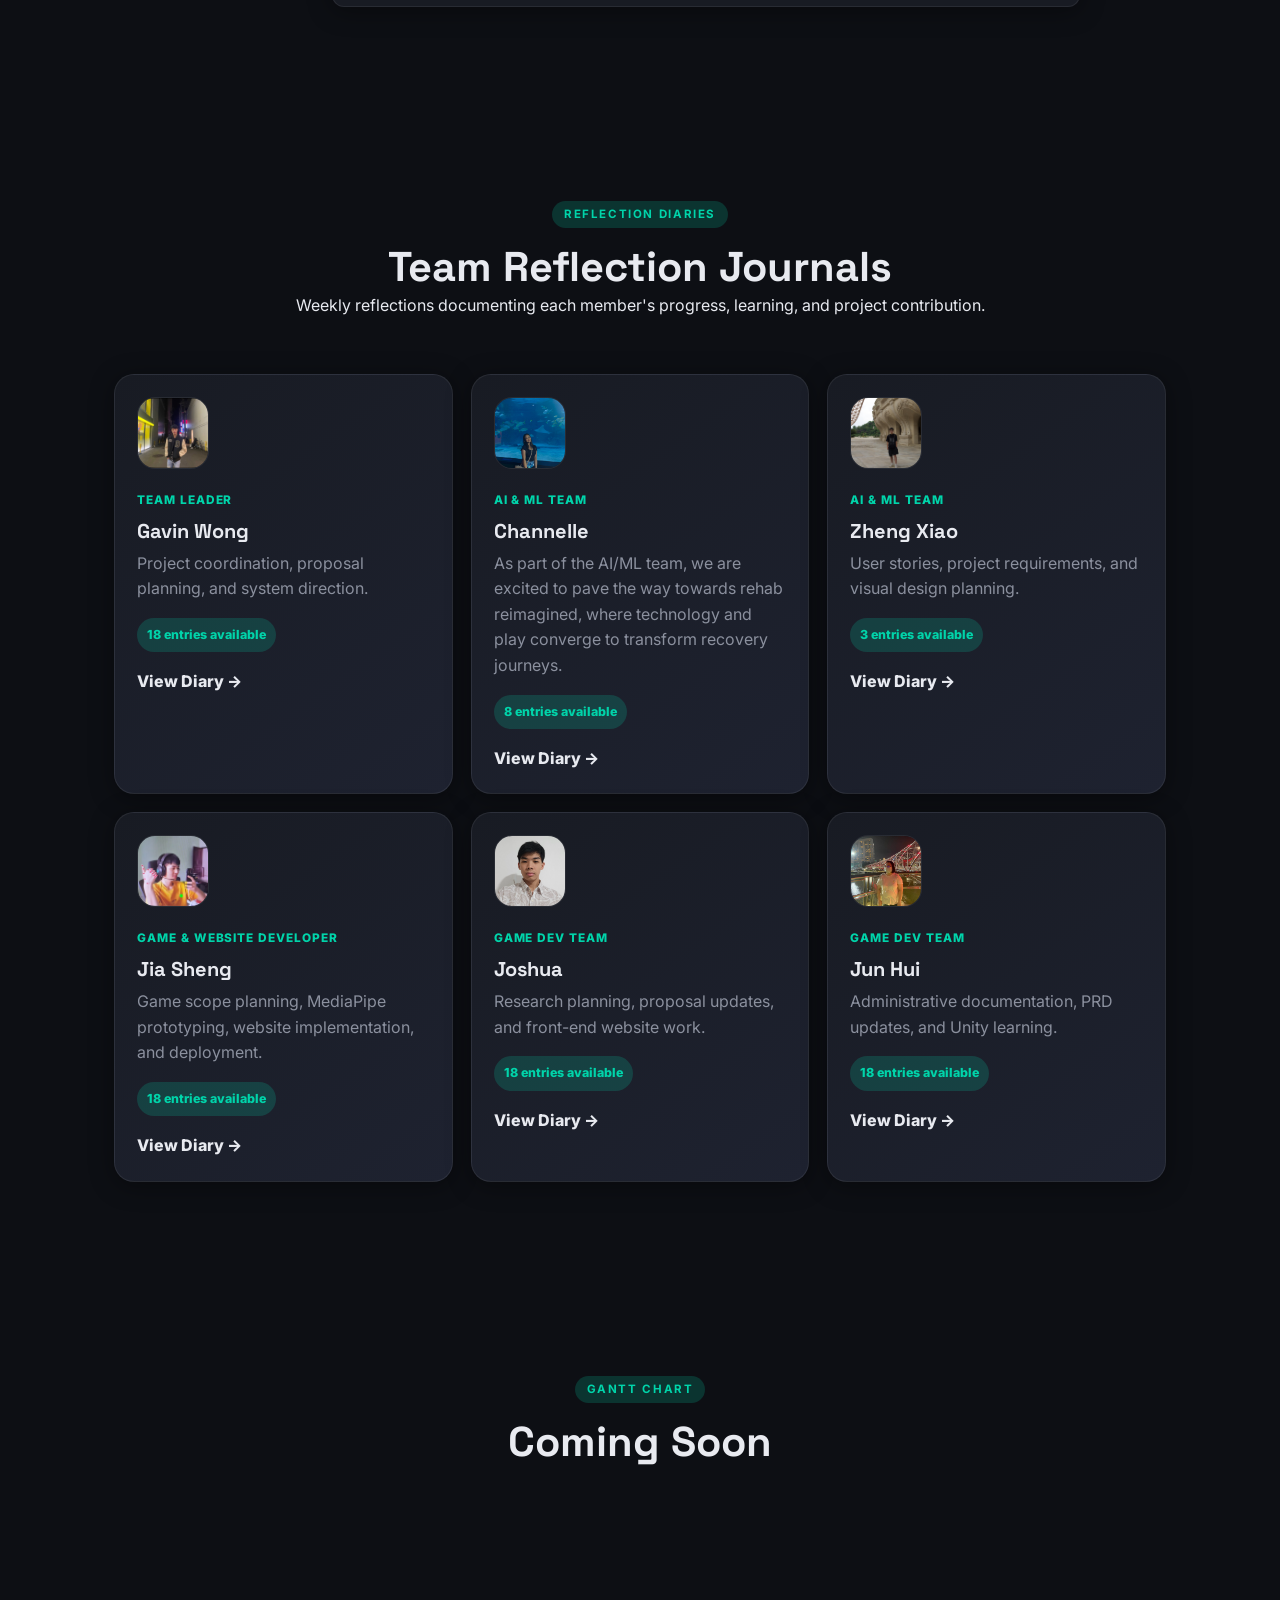
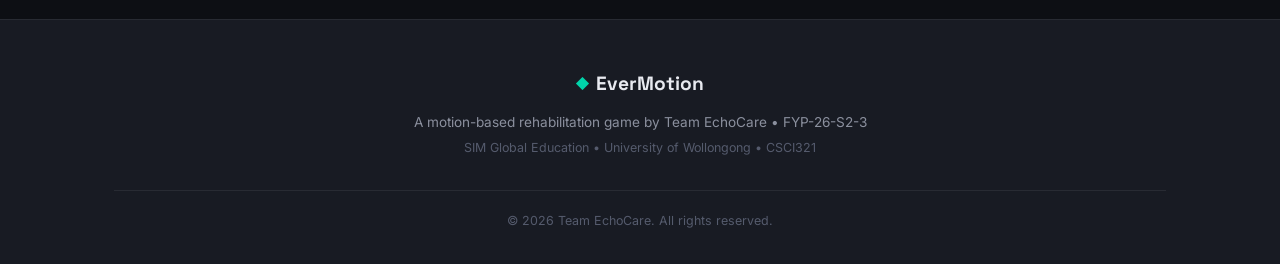
==== commit 53614445: "Push first" ====
--- a/FYP-ProjectWebsite/document.html
+++ b/FYP-ProjectWebsite/document.html
@@ -830,7 +830,7 @@
                     <h3>Gavin Wong</h3>
                     <p>Project coordination, proposal planning, and system direction.</p>
                 </div>
-                <span class="diary-entry-count">7 entries available</span>
+                <span class="diary-entry-count">18 entries available</span>
                 <a href="diary/GavinDiary.html" class="diary-directory-link">View Diary &rarr;</a>
             </article>
 
@@ -863,7 +863,7 @@
                     <h3>Jia Sheng</h3>
                     <p>Game scope planning, MediaPipe prototyping, website implementation, and deployment.</p>
                 </div>
-                <span class="diary-entry-count">9 entries available</span>
+                <span class="diary-entry-count">18 entries available</span>
                 <a href="diary/jsDiary.html" class="diary-directory-link">View Diary &rarr;</a>
             </article>
 
@@ -874,7 +874,7 @@
                     <h3>Joshua</h3>
                     <p>Research planning, proposal updates, and front-end website work.</p>
                 </div>
-                <span class="diary-entry-count">9 entries available</span>
+                <span class="diary-entry-count">18 entries available</span>
                 <a href="diary/joshuaDiary.html" class="diary-directory-link">View Diary &rarr;</a>
             </article>
 
@@ -885,7 +885,7 @@
                     <h3>Jun Hui</h3>
                     <p>Administrative documentation, PRD updates, and Unity learning.</p>
                 </div>
-                <span class="diary-entry-count">9 entries available</span>
+                <span class="diary-entry-count">18 entries available</span>
                 <a href="diary/JHDiary.html" class="diary-directory-link">View Diary &rarr;</a>
             </article>
         </div>
--- a/FYP-ProjectWebsite/css/styles.css
+++ b/FYP-ProjectWebsite/css/styles.css
@@ -2173,6 +2173,11 @@
   border-color: rgba(0, 0, 0, 0.12);
 }
 
+.hero-video-badge:hover {
+  border-color: var(--accent)66;
+  opacity: 1;
+}
+
 .hvb-dot {
   width: 6px;
   height: 6px;
@@ -2199,9 +2204,21 @@
   text-transform: uppercase;
 }
 
-.hero-video {
-  position: absolute;
-  inset: 0;
+/* ============================================================
+   TRAILER
+   ============================================================ */
+.trailer-player {
+  max-width: 960px;
+  margin: 0 auto;
+  aspect-ratio: 16 / 9;
+  background: #000;
+  border: 1px solid var(--border);
+  border-radius: var(--radius-lg);
+  overflow: hidden;
+  box-shadow: var(--shadow);
+}
+
+.trailer-video {
   width: 100%;
   height: 100%;
   object-fit: cover;
